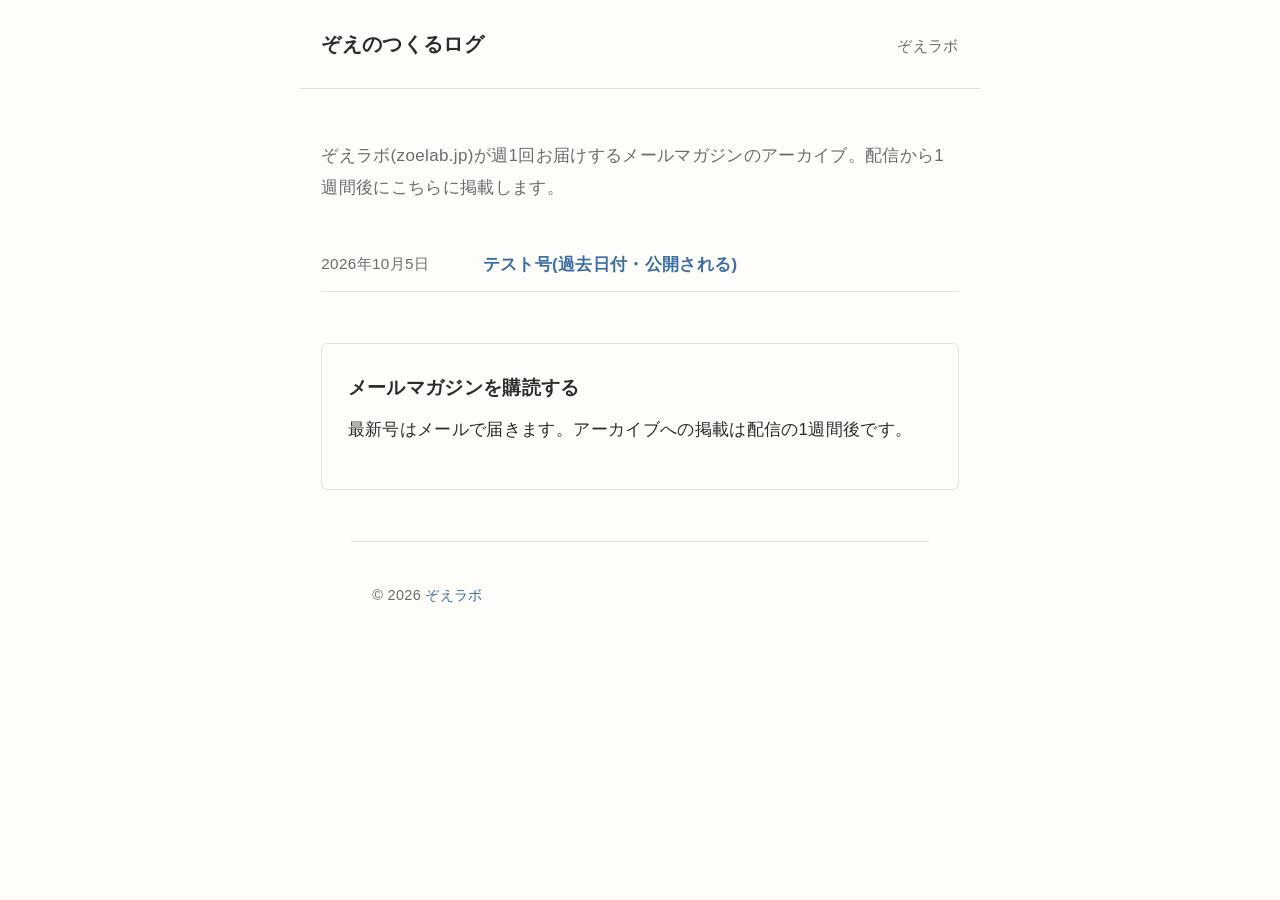
==== index.html @ a9b3b791 "deploy: push 994f52f250ec38b141d0f42de07a185b97714ee7 kz-sue/zoelab-letter@994f52f250ec38b141d0f42de" ====
<!doctype html><html lang=ja><head><meta charset=utf-8><meta name=viewport content="width=device-width,initial-scale=1"><title>ぞえのつくるログ</title><meta name=description content="ぞえラボ(zoelab.jp)が週1回お届けするメールマガジンのアーカイブ"><link rel=canonical href=https://letter.zoelab.jp/><link rel=stylesheet href=/css/style.css><link rel=alternate type=application/rss+xml title=ぞえのつくるログ href=https://letter.zoelab.jp/index.xml><meta name=generator content="Hugo 0.168.0"></head><body><header class=site-header><a class=site-title href=/>ぞえのつくるログ</a><nav class=site-nav><a href=https://zoelab.jp/>ぞえラボ</a></nav></header><main class=site-main><section class=intro><p>ぞえラボ(zoelab.jp)が週1回お届けするメールマガジンのアーカイブ。配信から1週間後にこちらに掲載します。</p></section><ul class=post-list><li class=post-list__item><time class=post-list__date datetime=2026-10-05>2026年10月5日</time>
<a class=post-list__title href=/posts/2026-10-05-test-past/>テスト号(過去日付・公開される)</a></li></ul><section class=subscribe><h2 class=subscribe__title>メールマガジンを購読する</h2><p>最新号はメールで届きます。アーカイブへの掲載は配信の1週間後です。</p></section></main><footer class=site-footer><p>&copy; 2026 <a href=https://zoelab.jp/>ぞえラボ</a></p></footer></body></html>
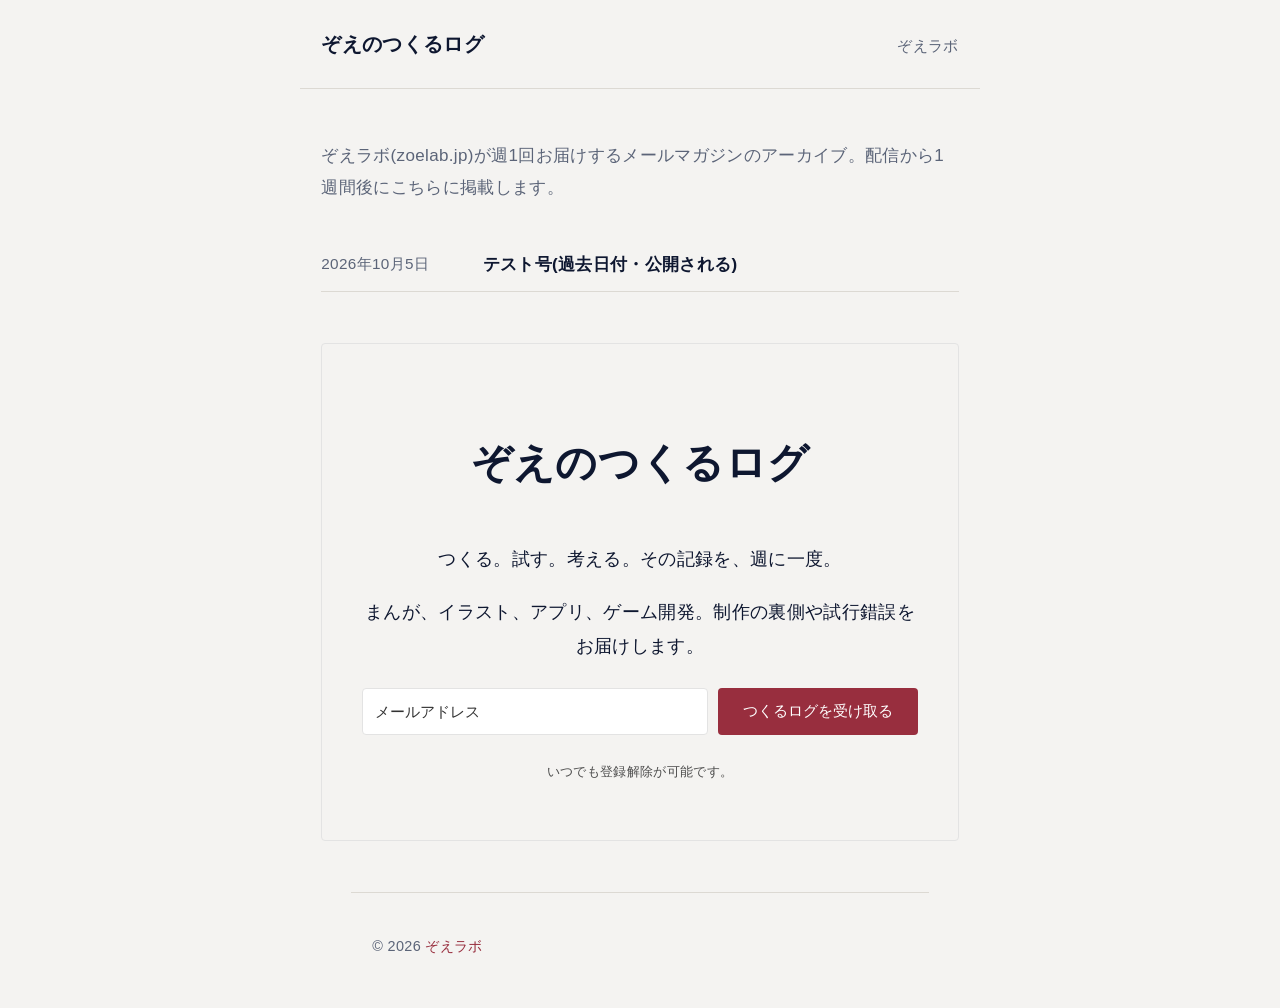
==== commit e119e293: "deploy: push c31c65dd21a1a579f4e2a824b4500133743e1aaf kz-sue/zoelab-letter@c31c65dd21a1a579f4e2a824b" ====
--- a/index.html
+++ b/index.html
@@ -1,2 +1,2 @@
 <!doctype html><html lang=ja><head><meta charset=utf-8><meta name=viewport content="width=device-width,initial-scale=1"><title>ぞえのつくるログ</title><meta name=description content="ぞえラボ(zoelab.jp)が週1回お届けするメールマガジンのアーカイブ"><link rel=canonical href=https://letter.zoelab.jp/><link rel=stylesheet href=/css/style.css><link rel=alternate type=application/rss+xml title=ぞえのつくるログ href=https://letter.zoelab.jp/index.xml><meta name=generator content="Hugo 0.168.0"></head><body><header class=site-header><a class=site-title href=/>ぞえのつくるログ</a><nav class=site-nav><a href=https://zoelab.jp/>ぞえラボ</a></nav></header><main class=site-main><section class=intro><p>ぞえラボ(zoelab.jp)が週1回お届けするメールマガジンのアーカイブ。配信から1週間後にこちらに掲載します。</p></section><ul class=post-list><li class=post-list__item><time class=post-list__date datetime=2026-10-05>2026年10月5日</time>
-<a class=post-list__title href=/posts/2026-10-05-test-past/>テスト号(過去日付・公開される)</a></li></ul><section class=subscribe><h2 class=subscribe__title>メールマガジンを購読する</h2><p>最新号はメールで届きます。アーカイブへの掲載は配信の1週間後です。</p></section></main><footer class=site-footer><p>&copy; 2026 <a href=https://zoelab.jp/>ぞえラボ</a></p></footer></body></html>+<a class=post-list__title href=/posts/2026-10-05-test-past/>テスト号(過去日付・公開される)</a></li></ul><section class=subscribe><script src=https://f.convertkit.com/ckjs/ck.5.js></script><form action=https://app.kit.com/forms/10065532/subscriptions style=background-color:#f4f3f1;border-radius:4px class="seva-form formkit-form" method=post data-sv-form=10065532 data-uid=e13d628d82 data-format=inline data-version=5 data-options='{"settings":{"after_subscribe":{"action":"message","success_message":"ご登録ありがとうございます。\n確認メールを送信しました。メール内のリンクをクリックすると登録完了です。","redirect_url":""},"analytics":{"google":null,"fathom":null,"facebook":null,"segment":null,"pinterest":null,"sparkloop":null,"googletagmanager":null},"modal":{"trigger":"timer","scroll_percentage":null,"timer":5,"devices":"all","show_once_every":15},"powered_by":{"show":false,"url":"https://kit.com/features/forms?utm_campaign=poweredby&amp;utm_content=form&amp;utm_medium=referral&amp;utm_source=dynamic"},"recaptcha":{"enabled":false},"return_visitor":{"action":"show","custom_content":""},"slide_in":{"display_in":"bottom_right","trigger":"timer","scroll_percentage":null,"timer":5,"devices":"all","show_once_every":15},"sticky_bar":{"display_in":"top","trigger":"timer","scroll_percentage":null,"timer":5,"devices":"all","show_once_every":15}},"version":"5"}' min-width="400 500 600 700 800"><div style=opacity:.2 class=formkit-background></div><div data-style=minimal><div class=formkit-header style=color:#0e1730;font-size:27px;font-weight:700 data-element=header><h2>ぞえのつくるログ</h2></div><div class=formkit-subheader style=color:#0e1730;font-size:18px data-element=subheader><p>つくる。試す。考える。その記録を、週に一度。</p><p>まんが、イラスト、アプリ、ゲーム開発。制作の裏側や試行錯誤をお届けします。</p></div><ul class="formkit-alert formkit-alert-error" data-element=errors data-group=alert></ul><div data-element=fields data-stacked=false class="seva-fields formkit-fields"><div class=formkit-field><input class=formkit-input name=email_address style=color:#000;border-color:#e3e3e3;border-radius:4px;font-weight:400 aria-label=メールアドレス placeholder=メールアドレス required type=email></div><button data-element=submit class="formkit-submit formkit-submit" style=color:#fff;background-color:#982e3e;border-radius:4px;font-weight:400><div class=formkit-spinner><div></div><div></div><div></div></div><span>つくるログを受け取る</span></button></div><div class=formkit-guarantee style=color:#4d4d4d;font-size:13px;font-weight:400 data-element=guarantee><p>いつでも登録解除が可能です。</p></div></div><style>.formkit-form[data-uid=e13d628d82] *{box-sizing:border-box}.formkit-form[data-uid=e13d628d82]{-webkit-font-smoothing:antialiased;-moz-osx-font-smoothing:grayscale}.formkit-form[data-uid=e13d628d82] legend{border:none;font-size:inherit;margin-bottom:10px;padding:0;position:relative;display:table}.formkit-form[data-uid=e13d628d82] fieldset{border:0;padding:.01em 0 0;margin:0;min-width:0}.formkit-form[data-uid=e13d628d82] body:not(:-moz-handler-blocked) fieldset{display:table-cell}.formkit-form[data-uid=e13d628d82] h1,.formkit-form[data-uid=e13d628d82] h2,.formkit-form[data-uid=e13d628d82] h3,.formkit-form[data-uid=e13d628d82] h4,.formkit-form[data-uid=e13d628d82] h5,.formkit-form[data-uid=e13d628d82] h6{color:inherit;font-size:inherit;font-weight:inherit}.formkit-form[data-uid=e13d628d82] h2{font-size:1.5em;margin:1em 0}.formkit-form[data-uid=e13d628d82] h3{font-size:1.17em;margin:1em 0}.formkit-form[data-uid=e13d628d82] p{color:inherit;font-size:inherit;font-weight:inherit}.formkit-form[data-uid=e13d628d82] ol:not([template-default]),.formkit-form[data-uid=e13d628d82] ul:not([template-default]),.formkit-form[data-uid=e13d628d82] blockquote:not([template-default]){text-align:left}.formkit-form[data-uid=e13d628d82] p:not([template-default]),.formkit-form[data-uid=e13d628d82] hr:not([template-default]),.formkit-form[data-uid=e13d628d82] blockquote:not([template-default]),.formkit-form[data-uid=e13d628d82] ol:not([template-default]),.formkit-form[data-uid=e13d628d82] ul:not([template-default]){color:inherit;font-style:initial}.formkit-form[data-uid=e13d628d82] .ordered-list,.formkit-form[data-uid=e13d628d82] .unordered-list{list-style-position:outside!important;padding-left:1em}.formkit-form[data-uid=e13d628d82] .list-item{padding-left:0}.formkit-form[data-uid=e13d628d82][data-format=modal]{display:none}.formkit-form[data-uid=e13d628d82][data-format="slide in"]{display:none}.formkit-form[data-uid=e13d628d82][data-format="sticky bar"]{display:none}.formkit-sticky-bar .formkit-form[data-uid=e13d628d82][data-format="sticky bar"]{display:block}.formkit-form[data-uid=e13d628d82] .formkit-input,.formkit-form[data-uid=e13d628d82] .formkit-select,.formkit-form[data-uid=e13d628d82] .formkit-checkboxes{width:100%}.formkit-form[data-uid=e13d628d82] .formkit-button,.formkit-form[data-uid=e13d628d82] .formkit-submit{border:0;border-radius:5px;color:#fff;cursor:pointer;display:inline-block;text-align:center;font-size:15px;font-weight:500;cursor:pointer;margin-bottom:15px;overflow:hidden;padding:0;position:relative;vertical-align:middle}.formkit-form[data-uid=e13d628d82] .formkit-button:hover,.formkit-form[data-uid=e13d628d82] .formkit-submit:hover,.formkit-form[data-uid=e13d628d82] .formkit-button:focus,.formkit-form[data-uid=e13d628d82] .formkit-submit:focus{outline:none}.formkit-form[data-uid=e13d628d82] .formkit-button:hover>span,.formkit-form[data-uid=e13d628d82] .formkit-submit:hover>span,.formkit-form[data-uid=e13d628d82] .formkit-button:focus>span,.formkit-form[data-uid=e13d628d82] .formkit-submit:focus>span{background-color:rgba(0,0,0,.1)}.formkit-form[data-uid=e13d628d82] .formkit-button>span,.formkit-form[data-uid=e13d628d82] .formkit-submit>span{display:block;-webkit-transition:all 300ms ease-in-out;transition:all 300ms ease-in-out;padding:12px 24px}.formkit-form[data-uid=e13d628d82] .formkit-input{background:#fff;font-size:15px;padding:12px;border:1px solid #e3e3e3;-webkit-flex:1 0 auto;-ms-flex:1 0 auto;flex:1 0 auto;line-height:1.4;margin:0;-webkit-transition:border-color ease-out 300ms;transition:border-color ease-out 300ms}.formkit-form[data-uid=e13d628d82] .formkit-input:focus{outline:none;border-color:#1677be;-webkit-transition:border-color ease 300ms;transition:border-color ease 300ms}.formkit-form[data-uid=e13d628d82] .formkit-input::-webkit-input-placeholder{color:inherit;opacity:.8}.formkit-form[data-uid=e13d628d82] .formkit-input::-moz-placeholder{color:inherit;opacity:.8}.formkit-form[data-uid=e13d628d82] .formkit-input:-ms-input-placeholder{color:inherit;opacity:.8}.formkit-form[data-uid=e13d628d82] .formkit-input::placeholder{color:inherit;opacity:.8}.formkit-form[data-uid=e13d628d82] [data-group=dropdown]{position:relative;display:inline-block;width:100%}.formkit-form[data-uid=e13d628d82] [data-group=dropdown]::before{content:"";top:calc(50% - 2.5px);right:10px;position:absolute;pointer-events:none;border-color:#4f4f4f transparent transparent transparent;border-style:solid;border-width:6px 6px 0;height:0;width:0;z-index:999}.formkit-form[data-uid=e13d628d82] [data-group=dropdown] select{height:auto;width:100%;cursor:pointer;color:#333;line-height:1.4;margin-bottom:0;padding:0 6px;-webkit-appearance:none;-moz-appearance:none;appearance:none;font-size:15px;padding:12px;padding-right:25px;border:1px solid #e3e3e3;background:#fff}.formkit-form[data-uid=e13d628d82] [data-group=dropdown] select:focus{outline:none}.formkit-form[data-uid=e13d628d82] [data-group=checkboxes]{text-align:left;margin:0}.formkit-form[data-uid=e13d628d82] [data-group=checkboxes] [data-group=checkbox]{margin-bottom:10px}.formkit-form[data-uid=e13d628d82] [data-group=checkboxes] [data-group=checkbox] *{cursor:pointer}.formkit-form[data-uid=e13d628d82] [data-group=checkboxes] [data-group=checkbox]:last-of-type{margin-bottom:0}.formkit-form[data-uid=e13d628d82] [data-group=checkboxes] [data-group=checkbox] input[type=checkbox]{display:none}.formkit-form[data-uid=e13d628d82] [data-group=checkboxes] [data-group=checkbox] input[type=checkbox]+label::after{content:none}.formkit-form[data-uid=e13d628d82] [data-group=checkboxes] [data-group=checkbox] input[type=checkbox]:checked+label::after{border-color:#fff;content:""}.formkit-form[data-uid=e13d628d82] [data-group=checkboxes] [data-group=checkbox] input[type=checkbox]:checked+label::before{background:#10bf7a;border-color:#10bf7a}.formkit-form[data-uid=e13d628d82] [data-group=checkboxes] [data-group=checkbox] label{position:relative;display:inline-block;padding-left:28px}.formkit-form[data-uid=e13d628d82] [data-group=checkboxes] [data-group=checkbox] label::before,.formkit-form[data-uid=e13d628d82] [data-group=checkboxes] [data-group=checkbox] label::after{position:absolute;content:"";display:inline-block}.formkit-form[data-uid=e13d628d82] [data-group=checkboxes] [data-group=checkbox] label::before{height:16px;width:16px;border:1px solid #e3e3e3;background:#fff;left:0;top:3px}.formkit-form[data-uid=e13d628d82] [data-group=checkboxes] [data-group=checkbox] label::after{height:4px;width:8px;border-left:2px solid #4d4d4d;border-bottom:2px solid #4d4d4d;-webkit-transform:rotate(-45deg);-ms-transform:rotate(-45deg);transform:rotate(-45deg);left:4px;top:8px}.formkit-form[data-uid=e13d628d82] .formkit-alert{background:#f9fafb;border:1px solid #e3e3e3;border-radius:5px;-webkit-flex:1 0 auto;-ms-flex:1 0 auto;flex:1 0 auto;list-style:none;margin:25px auto;padding:12px;text-align:center;width:100%}.formkit-form[data-uid=e13d628d82] .formkit-alert:empty{display:none}.formkit-form[data-uid=e13d628d82] .formkit-alert-success{background:#d3fbeb;border-color:#10bf7a;color:#0c905c}.formkit-form[data-uid=e13d628d82] .formkit-alert-error{background:#fde8e2;border-color:#f2643b;color:#ea4110}.formkit-form[data-uid=e13d628d82] .formkit-spinner{display:-webkit-box;display:-webkit-flex;display:-ms-flexbox;display:flex;height:0;width:0;margin:0 auto;position:absolute;top:0;left:0;right:0;width:0;overflow:hidden;text-align:center;-webkit-transition:all 300ms ease-in-out;transition:all 300ms ease-in-out}.formkit-form[data-uid=e13d628d82] .formkit-spinner>div{margin:auto;width:12px;height:12px;background-color:#fff;opacity:.3;border-radius:100%;display:inline-block;-webkit-animation:formkit-bouncedelay-formkit-form-data-uid-e13d628d82- 1.4s infinite ease-in-out both;animation:formkit-bouncedelay-formkit-form-data-uid-e13d628d82- 1.4s infinite ease-in-out both}.formkit-form[data-uid=e13d628d82] .formkit-spinner>div:nth-child(1){-webkit-animation-delay:-.32s;animation-delay:-.32s}.formkit-form[data-uid=e13d628d82] .formkit-spinner>div:nth-child(2){-webkit-animation-delay:-.16s;animation-delay:-.16s}.formkit-form[data-uid=e13d628d82] .formkit-submit[data-active] .formkit-spinner{opacity:1;height:100%;width:50px}.formkit-form[data-uid=e13d628d82] .formkit-submit[data-active] .formkit-spinner~span{opacity:0}.formkit-form[data-uid=e13d628d82] .formkit-powered-by[data-active=false]{opacity:.35}.formkit-form[data-uid=e13d628d82] .formkit-powered-by-convertkit-container{display:-webkit-box;display:-webkit-flex;display:-ms-flexbox;display:flex;width:100%;margin:10px 0;position:relative}.formkit-form[data-uid=e13d628d82] .formkit-powered-by-convertkit-container[data-active=false]{opacity:.35}.formkit-form[data-uid=e13d628d82] .formkit-powered-by-convertkit{-webkit-align-items:center;-webkit-box-align:center;-ms-flex-align:center;align-items:center;background-color:#fff;border-radius:9px;color:#3d3d3d;cursor:pointer;display:block;height:36px;margin:0 auto;opacity:.95;padding:0;-webkit-text-decoration:none;text-decoration:none;text-indent:100%;-webkit-transition:ease-in-out all 200ms;transition:ease-in-out all 200ms;white-space:nowrap;overflow:hidden;-webkit-user-select:none;-moz-user-select:none;-ms-user-select:none;user-select:none;width:157px;background-repeat:no-repeat;background-position:50%;background-image:url("data:image/svg+xml;charset=utf8,%3Csvg width='133' height='36' viewBox='0 0 133 36' fill='none' xmlns='http://www.w3.org/2000/svg'%3E%3Cpath d='M0.861 25.5C0.735 25.5 0.651 25.416 0.651 25.29V10.548C0.651 10.422 0.735 10.338 0.861 10.338H6.279C9.072 10.338 10.668 11.451 10.668 13.824C10.668 15.819 9.219 16.932 8.001 17.226C7.707 17.268 7.707 17.625 8.022 17.688C9.912 18.108 11.088 19.116 11.088 21.321C11.088 23.715 9.429 25.5 6.426 25.5H0.861ZM5.397 23.085C6.825 23.085 7.518 22.224 7.518 21.006C7.518 19.683 6.825 18.948 5.397 18.948H4.2V23.085H5.397ZM5.313 16.617C6.51 16.617 7.245 15.945 7.245 14.601C7.245 13.383 6.51 12.753 5.25 12.753H4.2V16.617H5.313ZM17.9758 23.883C17.9758 23.568 17.6608 23.505 17.5348 23.799C17.0308 24.954 16.1698 25.731 14.5528 25.731C12.8728 25.731 12.0958 24.471 12.0958 22.707V14.937C12.0958 14.811 12.1798 14.727 12.3058 14.727H15.2248C15.3508 14.727 15.4348 14.811 15.4348 14.937V21.657C15.4348 22.581 15.7708 23.022 16.4638 23.022C17.1778 23.022 17.6188 22.581 17.6188 21.657V14.937C17.6188 14.811 17.7028 14.727 17.8288 14.727H20.7478C20.8738 14.727 20.9578 14.811 20.9578 14.937V25.29C20.9578 25.416 20.8738 25.5 20.7478 25.5H18.1858C18.0598 25.5 17.9758 25.416 17.9758 25.29V23.883ZM25.6141 25.29C25.6141 25.416 25.5301 25.5 25.4041 25.5H22.4851C22.3591 25.5 22.2751 25.416 22.2751 25.29V14.937C22.2751 14.811 22.3591 14.727 22.4851 14.727H25.4041C25.5301 14.727 25.6141 14.811 25.6141 14.937V25.29ZM23.9131 13.74C22.8001 13.74 22.0441 12.942 22.0441 11.934C22.0441 10.926 22.8001 10.107 23.9131 10.107C25.0051 10.107 25.7611 10.926 25.7611 11.934C25.7611 12.942 25.0051 13.74 23.9131 13.74ZM26.7883 10.548C26.7883 10.422 26.8723 10.338 26.9983 10.338H29.9173C30.0433 10.338 30.1273 10.422 30.1273 10.548V22.056C30.1273 22.749 30.2533 23.085 30.8203 23.085C31.0093 23.085 31.1983 23.043 31.3663 23.001C31.5133 22.959 31.6183 22.959 31.6183 23.127V25.059C31.6183 25.164 31.5763 25.269 31.4923 25.311C30.9673 25.521 30.2953 25.71 29.5813 25.71C27.7123 25.71 26.7883 24.639 26.7883 22.476V10.548ZM32.4237 14.727C32.8227 14.727 32.9277 14.538 32.9697 14.055L33.1167 12.039C33.1167 11.913 33.2217 11.829 33.3477 11.829H35.8887C36.0147 11.829 36.0987 11.913 36.0987 12.039V14.517C36.0987 14.643 36.1827 14.727 36.3087 14.727H38.2827C38.4087 14.727 38.4927 14.811 38.4927 14.937V16.659C38.4927 16.785 38.4087 16.869 38.2827 16.869H36.0777V22.056C36.0777 22.875 36.5397 23.085 37.0647 23.085C37.4847 23.085 37.9467 22.938 38.3247 22.707C38.4717 22.623 38.5767 22.665 38.5767 22.833V24.828C38.5767 24.933 38.5347 25.017 38.4507 25.08C37.8417 25.458 36.9807 25.71 36.0357 25.71C34.2927 25.71 32.7387 24.912 32.7387 22.476V16.869H31.8567C31.7307 16.869 31.6467 16.785 31.6467 16.659V14.937C31.6467 14.811 31.7307 14.727 31.8567 14.727H32.4237ZM51.3808 14.727C51.5068 14.727 51.5908 14.79 51.6118 14.916L52.3888 19.851L52.5778 21.174C52.6198 21.468 52.9558 21.468 52.9768 21.174C53.0398 20.712 53.0818 20.271 53.1658 19.83L53.8798 14.916C53.9008 14.79 53.9848 14.727 54.1108 14.727H56.6728C56.8198 14.727 56.8828 14.811 56.8618 14.958L54.6778 25.311C54.6568 25.437 54.5728 25.5 54.4468 25.5H51.3178C51.1918 25.5 51.1078 25.437 51.0868 25.311L50.1208 20.082L49.8898 18.633C49.8688 18.444 49.6588 18.444 49.6378 18.633L49.4068 20.103L48.5458 25.311C48.5248 25.437 48.4408 25.5 48.3148 25.5H45.2068C45.0808 25.5 44.9968 25.437 44.9758 25.311L42.8128 14.958C42.7918 14.811 42.8548 14.727 43.0018 14.727H45.9628C46.0888 14.727 46.1728 14.79 46.1938 14.916L46.9288 19.83C47.0128 20.271 47.0758 20.754 47.1388 21.195C47.2018 21.51 47.4748 21.531 47.5378 21.195L47.7478 19.872L48.6088 14.916C48.6298 14.79 48.7138 14.727 48.8398 14.727H51.3808ZM61.1582 25.29C61.1582 25.416 61.0742 25.5 60.9482 25.5H58.0292C57.9032 25.5 57.8192 25.416 57.8192 25.29V14.937C57.8192 14.811 57.9032 14.727 58.0292 14.727H60.9482C61.0742 14.727 61.1582 14.811 61.1582 14.937V25.29ZM59.4572 13.74C58.3442 13.74 57.5882 12.942 57.5882 11.934C57.5882 10.926 58.3442 10.107 59.4572 10.107C60.5492 10.107 61.3052 10.926 61.3052 11.934C61.3052 12.942 60.5492 13.74 59.4572 13.74ZM62.8154 14.727C63.2144 14.727 63.3194 14.538 63.3614 14.055L63.5084 12.039C63.5084 11.913 63.6134 11.829 63.7394 11.829H66.2804C66.4064 11.829 66.4904 11.913 66.4904 12.039V14.517C66.4904 14.643 66.5744 14.727 66.7004 14.727H68.6744C68.8004 14.727 68.8844 14.811 68.8844 14.937V16.659C68.8844 16.785 68.8004 16.869 68.6744 16.869H66.4694V22.056C66.4694 22.875 66.9314 23.085 67.4564 23.085C67.8764 23.085 68.3384 22.938 68.7164 22.707C68.8634 22.623 68.9684 22.665 68.9684 22.833V24.828C68.9684 24.933 68.9264 25.017 68.8424 25.08C68.2334 25.458 67.3724 25.71 66.4274 25.71C64.6844 25.71 63.1304 24.912 63.1304 22.476V16.869H62.2484C62.1224 16.869 62.0384 16.785 62.0384 16.659V14.937C62.0384 14.811 62.1224 14.727 62.2484 14.727H62.8154ZM73.4298 16.323C73.4298 16.638 73.7868 16.68 73.9128 16.407C74.3748 15.315 75.1308 14.496 76.6008 14.496C78.2178 14.496 78.9528 15.609 78.9528 17.373V25.29C78.9528 25.416 78.8688 25.5 78.7428 25.5H75.8238C75.6978 25.5 75.6138 25.416 75.6138 25.29V18.633C75.6138 17.709 75.2778 17.268 74.5848 17.268C73.8708 17.268 73.4298 17.709 73.4298 18.633V25.29C73.4298 25.416 73.3458 25.5 73.2198 25.5H70.3008C70.1748 25.5 70.0908 25.416 70.0908 25.29V10.548C70.0908 10.422 70.1748 10.338 70.3008 10.338H73.2198C73.3458 10.338 73.4298 10.422 73.4298 10.548V16.323Z' fill='%231E1E1E'/%3E%3Cpath d='M100.132 16.3203C105.58 17.3761 107.272 22.4211 107.318 27.4961C107.318 27.6101 107.226 27.7041 107.112 27.7041H100.252C100.138 27.7041 100.046 27.6121 100.046 27.5001C100.026 23.5629 99.3877 20.0896 95.4865 19.9396C95.3705 19.9356 95.2725 20.0276 95.2725 20.1456V27.5001C95.2725 27.6141 95.1806 27.7061 95.0666 27.7061H88.206C88.092 27.7061 88 27.6141 88 27.5001V8.75585C88 8.64187 88.092 8.54989 88.206 8.54989H95.0686C95.1826 8.54989 95.2745 8.64187 95.2745 8.75585V15.7764C95.2745 15.8804 95.3585 15.9644 95.4625 15.9644C95.5445 15.9644 95.6185 15.9104 95.6425 15.8324C97.4081 10.0416 100.709 8.58588 106.07 8.55189C106.184 8.55189 106.276 8.64387 106.276 8.75785V15.7604C106.276 15.8744 106.184 15.9664 106.07 15.9664H100.166C100.066 15.9664 99.9856 16.0464 99.9856 16.1464C99.9856 16.2304 100.048 16.3043 100.132 16.3203ZM118.918 20.7095V16.1704C118.918 16.0564 119.01 15.9644 119.124 15.9644H124.173C124.273 15.9644 124.353 15.8844 124.353 15.7844C124.353 15.6985 124.291 15.6245 124.207 15.6085C120.256 14.8246 118.432 12.5511 118.37 8.75585C118.368 8.64387 118.458 8.54989 118.572 8.54989H125.986C126.1 8.54989 126.192 8.64187 126.192 8.75585V11.9532C126.192 12.0672 126.284 12.1592 126.398 12.1592H130.649C130.763 12.1592 130.855 12.2511 130.855 12.3651V15.7624C130.855 15.8764 130.763 15.9684 130.649 15.9684H126.398C126.284 15.9684 126.192 16.0604 126.192 16.1744V19.8356C126.192 21.1294 126.986 21.5553 128.04 21.5553C129.692 21.5553 131.323 20.8114 131.977 20.4735C132.113 20.4035 132.277 20.5015 132.277 20.6555V26.3543C132.277 26.5063 132.193 26.6463 132.059 26.7183C131.413 27.0582 129.418 28 127.136 28C122.435 27.996 118.918 26.0824 118.918 20.7095ZM109.266 27.4981V16.1704C109.266 16.0564 109.358 15.9644 109.472 15.9644H116.334C116.448 15.9644 116.54 16.0564 116.54 16.1704V27.4981C116.54 27.6121 116.448 27.7041 116.334 27.7041H109.472C109.358 27.7021 109.266 27.6101 109.266 27.4981ZM108.876 11.4913C108.876 13.4189 110.238 14.9826 112.853 14.9826C115.469 14.9826 116.83 13.4189 116.83 11.4913C116.83 9.56369 115.471 8 112.853 8C110.238 8 108.876 9.56369 108.876 11.4913Z' fill='%231E1E1E'/%3E%3C/svg%3E")}.formkit-form[data-uid=e13d628d82] .formkit-powered-by-convertkit:hover,.formkit-form[data-uid=e13d628d82] .formkit-powered-by-convertkit:focus{background-color:#fff;-webkit-transform:scale(1.025)perspective(1px);-ms-transform:scale(1.025)perspective(1px);transform:scale(1.025)perspective(1px);opacity:1}.formkit-form[data-uid=e13d628d82] .formkit-powered-by-convertkit[data-variant=dark],.formkit-form[data-uid=e13d628d82] .formkit-powered-by-convertkit[data-variant=light]{background-color:transparent;border-color:transparent;width:133px}.formkit-form[data-uid=e13d628d82] .formkit-powered-by-convertkit[data-variant=light]{color:#fff;background-image:url("data:image/svg+xml;charset=utf8,%3Csvg width='133' height='36' viewBox='0 0 133 36' fill='none' xmlns='http://www.w3.org/2000/svg'%3E%3Cpath d='M0.861 25.5C0.735 25.5 0.651 25.416 0.651 25.29V10.548C0.651 10.422 0.735 10.338 0.861 10.338H6.279C9.072 10.338 10.668 11.451 10.668 13.824C10.668 15.819 9.219 16.932 8.001 17.226C7.707 17.268 7.707 17.625 8.022 17.688C9.912 18.108 11.088 19.116 11.088 21.321C11.088 23.715 9.429 25.5 6.426 25.5H0.861ZM5.397 23.085C6.825 23.085 7.518 22.224 7.518 21.006C7.518 19.683 6.825 18.948 5.397 18.948H4.2V23.085H5.397ZM5.313 16.617C6.51 16.617 7.245 15.945 7.245 14.601C7.245 13.383 6.51 12.753 5.25 12.753H4.2V16.617H5.313ZM17.9758 23.883C17.9758 23.568 17.6608 23.505 17.5348 23.799C17.0308 24.954 16.1698 25.731 14.5528 25.731C12.8728 25.731 12.0958 24.471 12.0958 22.707V14.937C12.0958 14.811 12.1798 14.727 12.3058 14.727H15.2248C15.3508 14.727 15.4348 14.811 15.4348 14.937V21.657C15.4348 22.581 15.7708 23.022 16.4638 23.022C17.1778 23.022 17.6188 22.581 17.6188 21.657V14.937C17.6188 14.811 17.7028 14.727 17.8288 14.727H20.7478C20.8738 14.727 20.9578 14.811 20.9578 14.937V25.29C20.9578 25.416 20.8738 25.5 20.7478 25.5H18.1858C18.0598 25.5 17.9758 25.416 17.9758 25.29V23.883ZM25.6141 25.29C25.6141 25.416 25.5301 25.5 25.4041 25.5H22.4851C22.3591 25.5 22.2751 25.416 22.2751 25.29V14.937C22.2751 14.811 22.3591 14.727 22.4851 14.727H25.4041C25.5301 14.727 25.6141 14.811 25.6141 14.937V25.29ZM23.9131 13.74C22.8001 13.74 22.0441 12.942 22.0441 11.934C22.0441 10.926 22.8001 10.107 23.9131 10.107C25.0051 10.107 25.7611 10.926 25.7611 11.934C25.7611 12.942 25.0051 13.74 23.9131 13.74ZM26.7883 10.548C26.7883 10.422 26.8723 10.338 26.9983 10.338H29.9173C30.0433 10.338 30.1273 10.422 30.1273 10.548V22.056C30.1273 22.749 30.2533 23.085 30.8203 23.085C31.0093 23.085 31.1983 23.043 31.3663 23.001C31.5133 22.959 31.6183 22.959 31.6183 23.127V25.059C31.6183 25.164 31.5763 25.269 31.4923 25.311C30.9673 25.521 30.2953 25.71 29.5813 25.71C27.7123 25.71 26.7883 24.639 26.7883 22.476V10.548ZM32.4237 14.727C32.8227 14.727 32.9277 14.538 32.9697 14.055L33.1167 12.039C33.1167 11.913 33.2217 11.829 33.3477 11.829H35.8887C36.0147 11.829 36.0987 11.913 36.0987 12.039V14.517C36.0987 14.643 36.1827 14.727 36.3087 14.727H38.2827C38.4087 14.727 38.4927 14.811 38.4927 14.937V16.659C38.4927 16.785 38.4087 16.869 38.2827 16.869H36.0777V22.056C36.0777 22.875 36.5397 23.085 37.0647 23.085C37.4847 23.085 37.9467 22.938 38.3247 22.707C38.4717 22.623 38.5767 22.665 38.5767 22.833V24.828C38.5767 24.933 38.5347 25.017 38.4507 25.08C37.8417 25.458 36.9807 25.71 36.0357 25.71C34.2927 25.71 32.7387 24.912 32.7387 22.476V16.869H31.8567C31.7307 16.869 31.6467 16.785 31.6467 16.659V14.937C31.6467 14.811 31.7307 14.727 31.8567 14.727H32.4237ZM51.3808 14.727C51.5068 14.727 51.5908 14.79 51.6118 14.916L52.3888 19.851L52.5778 21.174C52.6198 21.468 52.9558 21.468 52.9768 21.174C53.0398 20.712 53.0818 20.271 53.1658 19.83L53.8798 14.916C53.9008 14.79 53.9848 14.727 54.1108 14.727H56.6728C56.8198 14.727 56.8828 14.811 56.8618 14.958L54.6778 25.311C54.6568 25.437 54.5728 25.5 54.4468 25.5H51.3178C51.1918 25.5 51.1078 25.437 51.0868 25.311L50.1208 20.082L49.8898 18.633C49.8688 18.444 49.6588 18.444 49.6378 18.633L49.4068 20.103L48.5458 25.311C48.5248 25.437 48.4408 25.5 48.3148 25.5H45.2068C45.0808 25.5 44.9968 25.437 44.9758 25.311L42.8128 14.958C42.7918 14.811 42.8548 14.727 43.0018 14.727H45.9628C46.0888 14.727 46.1728 14.79 46.1938 14.916L46.9288 19.83C47.0128 20.271 47.0758 20.754 47.1388 21.195C47.2018 21.51 47.4748 21.531 47.5378 21.195L47.7478 19.872L48.6088 14.916C48.6298 14.79 48.7138 14.727 48.8398 14.727H51.3808ZM61.1582 25.29C61.1582 25.416 61.0742 25.5 60.9482 25.5H58.0292C57.9032 25.5 57.8192 25.416 57.8192 25.29V14.937C57.8192 14.811 57.9032 14.727 58.0292 14.727H60.9482C61.0742 14.727 61.1582 14.811 61.1582 14.937V25.29ZM59.4572 13.74C58.3442 13.74 57.5882 12.942 57.5882 11.934C57.5882 10.926 58.3442 10.107 59.4572 10.107C60.5492 10.107 61.3052 10.926 61.3052 11.934C61.3052 12.942 60.5492 13.74 59.4572 13.74ZM62.8154 14.727C63.2144 14.727 63.3194 14.538 63.3614 14.055L63.5084 12.039C63.5084 11.913 63.6134 11.829 63.7394 11.829H66.2804C66.4064 11.829 66.4904 11.913 66.4904 12.039V14.517C66.4904 14.643 66.5744 14.727 66.7004 14.727H68.6744C68.8004 14.727 68.8844 14.811 68.8844 14.937V16.659C68.8844 16.785 68.8004 16.869 68.6744 16.869H66.4694V22.056C66.4694 22.875 66.9314 23.085 67.4564 23.085C67.8764 23.085 68.3384 22.938 68.7164 22.707C68.8634 22.623 68.9684 22.665 68.9684 22.833V24.828C68.9684 24.933 68.9264 25.017 68.8424 25.08C68.2334 25.458 67.3724 25.71 66.4274 25.71C64.6844 25.71 63.1304 24.912 63.1304 22.476V16.869H62.2484C62.1224 16.869 62.0384 16.785 62.0384 16.659V14.937C62.0384 14.811 62.1224 14.727 62.2484 14.727H62.8154ZM73.4298 16.323C73.4298 16.638 73.7868 16.68 73.9128 16.407C74.3748 15.315 75.1308 14.496 76.6008 14.496C78.2178 14.496 78.9528 15.609 78.9528 17.373V25.29C78.9528 25.416 78.8688 25.5 78.7428 25.5H75.8238C75.6978 25.5 75.6138 25.416 75.6138 25.29V18.633C75.6138 17.709 75.2778 17.268 74.5848 17.268C73.8708 17.268 73.4298 17.709 73.4298 18.633V25.29C73.4298 25.416 73.3458 25.5 73.2198 25.5H70.3008C70.1748 25.5 70.0908 25.416 70.0908 25.29V10.548C70.0908 10.422 70.1748 10.338 70.3008 10.338H73.2198C73.3458 10.338 73.4298 10.422 73.4298 10.548V16.323Z' fill='white'/%3E%3Cpath d='M100.132 16.3203C105.58 17.3761 107.272 22.4211 107.318 27.4961C107.318 27.6101 107.226 27.7041 107.112 27.7041H100.252C100.138 27.7041 100.046 27.6121 100.046 27.5001C100.026 23.5629 99.3877 20.0896 95.4865 19.9396C95.3705 19.9356 95.2725 20.0276 95.2725 20.1456V27.5001C95.2725 27.6141 95.1806 27.7061 95.0666 27.7061H88.206C88.092 27.7061 88 27.6141 88 27.5001V8.75585C88 8.64187 88.092 8.54989 88.206 8.54989H95.0686C95.1826 8.54989 95.2745 8.64187 95.2745 8.75585V15.7764C95.2745 15.8804 95.3585 15.9644 95.4625 15.9644C95.5445 15.9644 95.6185 15.9104 95.6425 15.8324C97.4081 10.0416 100.709 8.58588 106.07 8.55189C106.184 8.55189 106.276 8.64387 106.276 8.75785V15.7604C106.276 15.8744 106.184 15.9664 106.07 15.9664H100.166C100.066 15.9664 99.9856 16.0464 99.9856 16.1464C99.9856 16.2304 100.048 16.3043 100.132 16.3203ZM118.918 20.7095V16.1704C118.918 16.0564 119.01 15.9644 119.124 15.9644H124.173C124.273 15.9644 124.353 15.8844 124.353 15.7844C124.353 15.6985 124.291 15.6245 124.207 15.6085C120.256 14.8246 118.432 12.5511 118.37 8.75585C118.368 8.64387 118.458 8.54989 118.572 8.54989H125.986C126.1 8.54989 126.192 8.64187 126.192 8.75585V11.9532C126.192 12.0672 126.284 12.1592 126.398 12.1592H130.649C130.763 12.1592 130.855 12.2511 130.855 12.3651V15.7624C130.855 15.8764 130.763 15.9684 130.649 15.9684H126.398C126.284 15.9684 126.192 16.0604 126.192 16.1744V19.8356C126.192 21.1294 126.986 21.5553 128.04 21.5553C129.692 21.5553 131.323 20.8114 131.977 20.4735C132.113 20.4035 132.277 20.5015 132.277 20.6555V26.3543C132.277 26.5063 132.193 26.6463 132.059 26.7183C131.413 27.0582 129.418 28 127.136 28C122.435 27.996 118.918 26.0824 118.918 20.7095ZM109.266 27.4981V16.1704C109.266 16.0564 109.358 15.9644 109.472 15.9644H116.334C116.448 15.9644 116.54 16.0564 116.54 16.1704V27.4981C116.54 27.6121 116.448 27.7041 116.334 27.7041H109.472C109.358 27.7021 109.266 27.6101 109.266 27.4981ZM108.876 11.4913C108.876 13.4189 110.238 14.9826 112.853 14.9826C115.469 14.9826 116.83 13.4189 116.83 11.4913C116.83 9.56369 115.471 8 112.853 8C110.238 8 108.876 9.56369 108.876 11.4913Z' fill='white'/%3E%3C/svg%3E")}@-webkit-keyframes formkit-bouncedelay-formkit-form-data-uid-e13d628d82-{0%,80%,100%{-webkit-transform:scale(0);-ms-transform:scale(0);transform:scale(0)}40%{-webkit-transform:scale(1);-ms-transform:scale(1);transform:scale(1)}}@keyframes formkit-bouncedelay-formkit-form-data-uid-e13d628d82-{0%,80%,100%{-webkit-transform:scale(0);-ms-transform:scale(0);transform:scale(0)}40%{-webkit-transform:scale(1);-ms-transform:scale(1);transform:scale(1)}}.formkit-form[data-uid=e13d628d82] blockquote{padding:10px 20px;margin:0 0 20px;border-left:5px solid #e1e1e1}.formkit-form[data-uid=e13d628d82] .seva-custom-content{padding:15px;font-size:16px;color:#fff;mix-blend-mode:difference}.formkit-form[data-uid=e13d628d82] .formkit-modal.guard{max-width:420px;width:100%}.formkit-form[data-uid=e13d628d82]{border:1px solid #e3e3e3;max-width:700px;position:relative;overflow:hidden}.formkit-form[data-uid=e13d628d82] .formkit-background{width:100%;height:100%;position:absolute;top:0;left:0;background-size:cover;background-position:50%;opacity:.3}.formkit-form[data-uid=e13d628d82] [data-style=minimal]{padding:20px;width:100%;position:relative}.formkit-form[data-uid=e13d628d82] .formkit-header{margin:0 0 27px;text-align:center}.formkit-form[data-uid=e13d628d82] .formkit-subheader{margin:18px 0;text-align:center}.formkit-form[data-uid=e13d628d82] .formkit-guarantee{font-size:13px;margin:10px 0 15px;text-align:center}.formkit-form[data-uid=e13d628d82] .formkit-guarantee>p{margin:0}.formkit-form[data-uid=e13d628d82] .formkit-powered-by-convertkit-container{margin-bottom:0}.formkit-form[data-uid=e13d628d82] .formkit-fields{display:-webkit-box;display:-webkit-flex;display:-ms-flexbox;display:flex;-webkit-flex-wrap:wrap;-ms-flex-wrap:wrap;flex-wrap:wrap;margin:25px auto 0}.formkit-form[data-uid=e13d628d82] .formkit-field{min-width:220px}.formkit-form[data-uid=e13d628d82] .formkit-field,.formkit-form[data-uid=e13d628d82] .formkit-submit{margin:0 0 15px;-webkit-flex:1 0 100%;-ms-flex:1 0 100%;flex:1 0 100%}.formkit-form[data-uid=e13d628d82][min-width~="600"] [data-style=minimal]{padding:40px}.formkit-form[data-uid=e13d628d82][min-width~="600"] .formkit-fields[data-stacked=false]{margin-left:-5px;margin-right:-5px}.formkit-form[data-uid=e13d628d82][min-width~="600"] .formkit-fields[data-stacked=false] .formkit-field,.formkit-form[data-uid=e13d628d82][min-width~="600"] .formkit-fields[data-stacked=false] .formkit-submit{margin:0 5px 15px}.formkit-form[data-uid=e13d628d82][min-width~="600"] .formkit-fields[data-stacked=false] .formkit-field{-webkit-flex:100 1 auto;-ms-flex:100 1 auto;flex:100 1 auto}.formkit-form[data-uid=e13d628d82][min-width~="600"] .formkit-fields[data-stacked=false] .formkit-submit{-webkit-flex:1 1 auto;-ms-flex:1 1 auto;flex:auto}</style></form></section></main><footer class=site-footer><p>&copy; 2026 <a href=https://zoelab.jp/>ぞえラボ</a></p></footer></body></html>
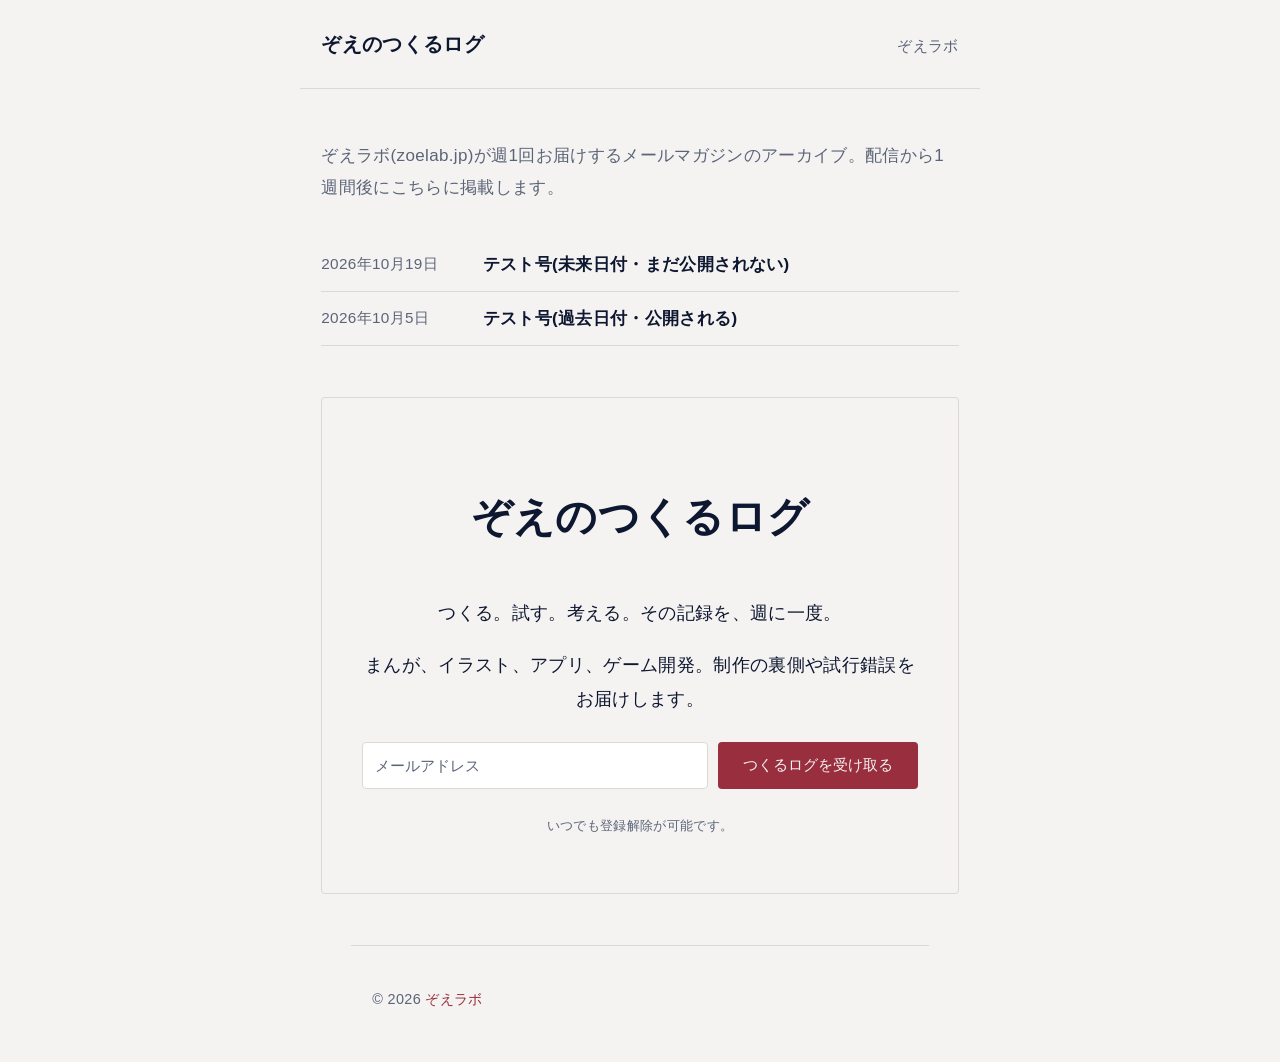
==== commit 35fc031c: "deploy: schedule a2a3f84c529e6a069f101870e593c8397fd10650 kz-sue/zoelab-letter@a2a3f84c529e6a069f101" ====
--- a/index.html
+++ b/index.html
@@ -1,2 +1,3 @@
-<!doctype html><html lang=ja><head><meta charset=utf-8><meta name=viewport content="width=device-width,initial-scale=1"><title>ぞえのつくるログ</title><meta name=description content="ぞえラボ(zoelab.jp)が週1回お届けするメールマガジンのアーカイブ"><link rel=canonical href=https://letter.zoelab.jp/><link rel=stylesheet href=/css/style.css><link rel=alternate type=application/rss+xml title=ぞえのつくるログ href=https://letter.zoelab.jp/index.xml><meta name=generator content="Hugo 0.168.0"></head><body><header class=site-header><a class=site-title href=/>ぞえのつくるログ</a><nav class=site-nav><a href=https://zoelab.jp/>ぞえラボ</a></nav></header><main class=site-main><section class=intro><p>ぞえラボ(zoelab.jp)が週1回お届けするメールマガジンのアーカイブ。配信から1週間後にこちらに掲載します。</p></section><ul class=post-list><li class=post-list__item><time class=post-list__date datetime=2026-10-05>2026年10月5日</time>
+<!doctype html><html lang=ja><head><meta charset=utf-8><meta name=viewport content="width=device-width,initial-scale=1"><title>ぞえのつくるログ</title><meta name=description content="ぞえラボ(zoelab.jp)が週1回お届けするメールマガジンのアーカイブ"><link rel=canonical href=https://letter.zoelab.jp/><link rel=stylesheet href=/css/style.css><link rel=alternate type=application/rss+xml title=ぞえのつくるログ href=https://letter.zoelab.jp/index.xml><meta name=generator content="Hugo 0.168.0"></head><body><header class=site-header><a class=site-title href=/>ぞえのつくるログ</a><nav class=site-nav><a href=https://zoelab.jp/>ぞえラボ</a></nav></header><main class=site-main><section class=intro><p>ぞえラボ(zoelab.jp)が週1回お届けするメールマガジンのアーカイブ。配信から1週間後にこちらに掲載します。</p></section><ul class=post-list><li class=post-list__item><time class=post-list__date datetime=2026-10-19>2026年10月19日</time>
+<a class=post-list__title href=/posts/2026-10-19-test-future/>テスト号(未来日付・まだ公開されない)</a></li><li class=post-list__item><time class=post-list__date datetime=2026-10-05>2026年10月5日</time>
 <a class=post-list__title href=/posts/2026-10-05-test-past/>テスト号(過去日付・公開される)</a></li></ul><section class=subscribe><script src=https://f.convertkit.com/ckjs/ck.5.js></script><form action=https://app.kit.com/forms/10065532/subscriptions style=background-color:#f4f3f1;border-radius:4px class="seva-form formkit-form" method=post data-sv-form=10065532 data-uid=e13d628d82 data-format=inline data-version=5 data-options='{"settings":{"after_subscribe":{"action":"message","success_message":"ご登録ありがとうございます。\n確認メールを送信しました。メール内のリンクをクリックすると登録完了です。","redirect_url":""},"analytics":{"google":null,"fathom":null,"facebook":null,"segment":null,"pinterest":null,"sparkloop":null,"googletagmanager":null},"modal":{"trigger":"timer","scroll_percentage":null,"timer":5,"devices":"all","show_once_every":15},"powered_by":{"show":false,"url":"https://kit.com/features/forms?utm_campaign=poweredby&amp;utm_content=form&amp;utm_medium=referral&amp;utm_source=dynamic"},"recaptcha":{"enabled":false},"return_visitor":{"action":"show","custom_content":""},"slide_in":{"display_in":"bottom_right","trigger":"timer","scroll_percentage":null,"timer":5,"devices":"all","show_once_every":15},"sticky_bar":{"display_in":"top","trigger":"timer","scroll_percentage":null,"timer":5,"devices":"all","show_once_every":15}},"version":"5"}' min-width="400 500 600 700 800"><div style=opacity:.2 class=formkit-background></div><div data-style=minimal><div class=formkit-header style=color:#0e1730;font-size:27px;font-weight:700 data-element=header><h2>ぞえのつくるログ</h2></div><div class=formkit-subheader style=color:#0e1730;font-size:18px data-element=subheader><p>つくる。試す。考える。その記録を、週に一度。</p><p>まんが、イラスト、アプリ、ゲーム開発。制作の裏側や試行錯誤をお届けします。</p></div><ul class="formkit-alert formkit-alert-error" data-element=errors data-group=alert></ul><div data-element=fields data-stacked=false class="seva-fields formkit-fields"><div class=formkit-field><input class=formkit-input name=email_address style=color:#000;border-color:#e3e3e3;border-radius:4px;font-weight:400 aria-label=メールアドレス placeholder=メールアドレス required type=email></div><button data-element=submit class="formkit-submit formkit-submit" style=color:#fff;background-color:#982e3e;border-radius:4px;font-weight:400><div class=formkit-spinner><div></div><div></div><div></div></div><span>つくるログを受け取る</span></button></div><div class=formkit-guarantee style=color:#4d4d4d;font-size:13px;font-weight:400 data-element=guarantee><p>いつでも登録解除が可能です。</p></div></div><style>.formkit-form[data-uid=e13d628d82] *{box-sizing:border-box}.formkit-form[data-uid=e13d628d82]{-webkit-font-smoothing:antialiased;-moz-osx-font-smoothing:grayscale}.formkit-form[data-uid=e13d628d82] legend{border:none;font-size:inherit;margin-bottom:10px;padding:0;position:relative;display:table}.formkit-form[data-uid=e13d628d82] fieldset{border:0;padding:.01em 0 0;margin:0;min-width:0}.formkit-form[data-uid=e13d628d82] body:not(:-moz-handler-blocked) fieldset{display:table-cell}.formkit-form[data-uid=e13d628d82] h1,.formkit-form[data-uid=e13d628d82] h2,.formkit-form[data-uid=e13d628d82] h3,.formkit-form[data-uid=e13d628d82] h4,.formkit-form[data-uid=e13d628d82] h5,.formkit-form[data-uid=e13d628d82] h6{color:inherit;font-size:inherit;font-weight:inherit}.formkit-form[data-uid=e13d628d82] h2{font-size:1.5em;margin:1em 0}.formkit-form[data-uid=e13d628d82] h3{font-size:1.17em;margin:1em 0}.formkit-form[data-uid=e13d628d82] p{color:inherit;font-size:inherit;font-weight:inherit}.formkit-form[data-uid=e13d628d82] ol:not([template-default]),.formkit-form[data-uid=e13d628d82] ul:not([template-default]),.formkit-form[data-uid=e13d628d82] blockquote:not([template-default]){text-align:left}.formkit-form[data-uid=e13d628d82] p:not([template-default]),.formkit-form[data-uid=e13d628d82] hr:not([template-default]),.formkit-form[data-uid=e13d628d82] blockquote:not([template-default]),.formkit-form[data-uid=e13d628d82] ol:not([template-default]),.formkit-form[data-uid=e13d628d82] ul:not([template-default]){color:inherit;font-style:initial}.formkit-form[data-uid=e13d628d82] .ordered-list,.formkit-form[data-uid=e13d628d82] .unordered-list{list-style-position:outside!important;padding-left:1em}.formkit-form[data-uid=e13d628d82] .list-item{padding-left:0}.formkit-form[data-uid=e13d628d82][data-format=modal]{display:none}.formkit-form[data-uid=e13d628d82][data-format="slide in"]{display:none}.formkit-form[data-uid=e13d628d82][data-format="sticky bar"]{display:none}.formkit-sticky-bar .formkit-form[data-uid=e13d628d82][data-format="sticky bar"]{display:block}.formkit-form[data-uid=e13d628d82] .formkit-input,.formkit-form[data-uid=e13d628d82] .formkit-select,.formkit-form[data-uid=e13d628d82] .formkit-checkboxes{width:100%}.formkit-form[data-uid=e13d628d82] .formkit-button,.formkit-form[data-uid=e13d628d82] .formkit-submit{border:0;border-radius:5px;color:#fff;cursor:pointer;display:inline-block;text-align:center;font-size:15px;font-weight:500;cursor:pointer;margin-bottom:15px;overflow:hidden;padding:0;position:relative;vertical-align:middle}.formkit-form[data-uid=e13d628d82] .formkit-button:hover,.formkit-form[data-uid=e13d628d82] .formkit-submit:hover,.formkit-form[data-uid=e13d628d82] .formkit-button:focus,.formkit-form[data-uid=e13d628d82] .formkit-submit:focus{outline:none}.formkit-form[data-uid=e13d628d82] .formkit-button:hover>span,.formkit-form[data-uid=e13d628d82] .formkit-submit:hover>span,.formkit-form[data-uid=e13d628d82] .formkit-button:focus>span,.formkit-form[data-uid=e13d628d82] .formkit-submit:focus>span{background-color:rgba(0,0,0,.1)}.formkit-form[data-uid=e13d628d82] .formkit-button>span,.formkit-form[data-uid=e13d628d82] .formkit-submit>span{display:block;-webkit-transition:all 300ms ease-in-out;transition:all 300ms ease-in-out;padding:12px 24px}.formkit-form[data-uid=e13d628d82] .formkit-input{background:#fff;font-size:15px;padding:12px;border:1px solid #e3e3e3;-webkit-flex:1 0 auto;-ms-flex:1 0 auto;flex:1 0 auto;line-height:1.4;margin:0;-webkit-transition:border-color ease-out 300ms;transition:border-color ease-out 300ms}.formkit-form[data-uid=e13d628d82] .formkit-input:focus{outline:none;border-color:#1677be;-webkit-transition:border-color ease 300ms;transition:border-color ease 300ms}.formkit-form[data-uid=e13d628d82] .formkit-input::-webkit-input-placeholder{color:inherit;opacity:.8}.formkit-form[data-uid=e13d628d82] .formkit-input::-moz-placeholder{color:inherit;opacity:.8}.formkit-form[data-uid=e13d628d82] .formkit-input:-ms-input-placeholder{color:inherit;opacity:.8}.formkit-form[data-uid=e13d628d82] .formkit-input::placeholder{color:inherit;opacity:.8}.formkit-form[data-uid=e13d628d82] [data-group=dropdown]{position:relative;display:inline-block;width:100%}.formkit-form[data-uid=e13d628d82] [data-group=dropdown]::before{content:"";top:calc(50% - 2.5px);right:10px;position:absolute;pointer-events:none;border-color:#4f4f4f transparent transparent transparent;border-style:solid;border-width:6px 6px 0;height:0;width:0;z-index:999}.formkit-form[data-uid=e13d628d82] [data-group=dropdown] select{height:auto;width:100%;cursor:pointer;color:#333;line-height:1.4;margin-bottom:0;padding:0 6px;-webkit-appearance:none;-moz-appearance:none;appearance:none;font-size:15px;padding:12px;padding-right:25px;border:1px solid #e3e3e3;background:#fff}.formkit-form[data-uid=e13d628d82] [data-group=dropdown] select:focus{outline:none}.formkit-form[data-uid=e13d628d82] [data-group=checkboxes]{text-align:left;margin:0}.formkit-form[data-uid=e13d628d82] [data-group=checkboxes] [data-group=checkbox]{margin-bottom:10px}.formkit-form[data-uid=e13d628d82] [data-group=checkboxes] [data-group=checkbox] *{cursor:pointer}.formkit-form[data-uid=e13d628d82] [data-group=checkboxes] [data-group=checkbox]:last-of-type{margin-bottom:0}.formkit-form[data-uid=e13d628d82] [data-group=checkboxes] [data-group=checkbox] input[type=checkbox]{display:none}.formkit-form[data-uid=e13d628d82] [data-group=checkboxes] [data-group=checkbox] input[type=checkbox]+label::after{content:none}.formkit-form[data-uid=e13d628d82] [data-group=checkboxes] [data-group=checkbox] input[type=checkbox]:checked+label::after{border-color:#fff;content:""}.formkit-form[data-uid=e13d628d82] [data-group=checkboxes] [data-group=checkbox] input[type=checkbox]:checked+label::before{background:#10bf7a;border-color:#10bf7a}.formkit-form[data-uid=e13d628d82] [data-group=checkboxes] [data-group=checkbox] label{position:relative;display:inline-block;padding-left:28px}.formkit-form[data-uid=e13d628d82] [data-group=checkboxes] [data-group=checkbox] label::before,.formkit-form[data-uid=e13d628d82] [data-group=checkboxes] [data-group=checkbox] label::after{position:absolute;content:"";display:inline-block}.formkit-form[data-uid=e13d628d82] [data-group=checkboxes] [data-group=checkbox] label::before{height:16px;width:16px;border:1px solid #e3e3e3;background:#fff;left:0;top:3px}.formkit-form[data-uid=e13d628d82] [data-group=checkboxes] [data-group=checkbox] label::after{height:4px;width:8px;border-left:2px solid #4d4d4d;border-bottom:2px solid #4d4d4d;-webkit-transform:rotate(-45deg);-ms-transform:rotate(-45deg);transform:rotate(-45deg);left:4px;top:8px}.formkit-form[data-uid=e13d628d82] .formkit-alert{background:#f9fafb;border:1px solid #e3e3e3;border-radius:5px;-webkit-flex:1 0 auto;-ms-flex:1 0 auto;flex:1 0 auto;list-style:none;margin:25px auto;padding:12px;text-align:center;width:100%}.formkit-form[data-uid=e13d628d82] .formkit-alert:empty{display:none}.formkit-form[data-uid=e13d628d82] .formkit-alert-success{background:#d3fbeb;border-color:#10bf7a;color:#0c905c}.formkit-form[data-uid=e13d628d82] .formkit-alert-error{background:#fde8e2;border-color:#f2643b;color:#ea4110}.formkit-form[data-uid=e13d628d82] .formkit-spinner{display:-webkit-box;display:-webkit-flex;display:-ms-flexbox;display:flex;height:0;width:0;margin:0 auto;position:absolute;top:0;left:0;right:0;width:0;overflow:hidden;text-align:center;-webkit-transition:all 300ms ease-in-out;transition:all 300ms ease-in-out}.formkit-form[data-uid=e13d628d82] .formkit-spinner>div{margin:auto;width:12px;height:12px;background-color:#fff;opacity:.3;border-radius:100%;display:inline-block;-webkit-animation:formkit-bouncedelay-formkit-form-data-uid-e13d628d82- 1.4s infinite ease-in-out both;animation:formkit-bouncedelay-formkit-form-data-uid-e13d628d82- 1.4s infinite ease-in-out both}.formkit-form[data-uid=e13d628d82] .formkit-spinner>div:nth-child(1){-webkit-animation-delay:-.32s;animation-delay:-.32s}.formkit-form[data-uid=e13d628d82] .formkit-spinner>div:nth-child(2){-webkit-animation-delay:-.16s;animation-delay:-.16s}.formkit-form[data-uid=e13d628d82] .formkit-submit[data-active] .formkit-spinner{opacity:1;height:100%;width:50px}.formkit-form[data-uid=e13d628d82] .formkit-submit[data-active] .formkit-spinner~span{opacity:0}.formkit-form[data-uid=e13d628d82] .formkit-powered-by[data-active=false]{opacity:.35}.formkit-form[data-uid=e13d628d82] .formkit-powered-by-convertkit-container{display:-webkit-box;display:-webkit-flex;display:-ms-flexbox;display:flex;width:100%;margin:10px 0;position:relative}.formkit-form[data-uid=e13d628d82] .formkit-powered-by-convertkit-container[data-active=false]{opacity:.35}.formkit-form[data-uid=e13d628d82] .formkit-powered-by-convertkit{-webkit-align-items:center;-webkit-box-align:center;-ms-flex-align:center;align-items:center;background-color:#fff;border-radius:9px;color:#3d3d3d;cursor:pointer;display:block;height:36px;margin:0 auto;opacity:.95;padding:0;-webkit-text-decoration:none;text-decoration:none;text-indent:100%;-webkit-transition:ease-in-out all 200ms;transition:ease-in-out all 200ms;white-space:nowrap;overflow:hidden;-webkit-user-select:none;-moz-user-select:none;-ms-user-select:none;user-select:none;width:157px;background-repeat:no-repeat;background-position:50%;background-image:url("data:image/svg+xml;charset=utf8,%3Csvg width='133' height='36' viewBox='0 0 133 36' fill='none' xmlns='http://www.w3.org/2000/svg'%3E%3Cpath d='M0.861 25.5C0.735 25.5 0.651 25.416 0.651 25.29V10.548C0.651 10.422 0.735 10.338 0.861 10.338H6.279C9.072 10.338 10.668 11.451 10.668 13.824C10.668 15.819 9.219 16.932 8.001 17.226C7.707 17.268 7.707 17.625 8.022 17.688C9.912 18.108 11.088 19.116 11.088 21.321C11.088 23.715 9.429 25.5 6.426 25.5H0.861ZM5.397 23.085C6.825 23.085 7.518 22.224 7.518 21.006C7.518 19.683 6.825 18.948 5.397 18.948H4.2V23.085H5.397ZM5.313 16.617C6.51 16.617 7.245 15.945 7.245 14.601C7.245 13.383 6.51 12.753 5.25 12.753H4.2V16.617H5.313ZM17.9758 23.883C17.9758 23.568 17.6608 23.505 17.5348 23.799C17.0308 24.954 16.1698 25.731 14.5528 25.731C12.8728 25.731 12.0958 24.471 12.0958 22.707V14.937C12.0958 14.811 12.1798 14.727 12.3058 14.727H15.2248C15.3508 14.727 15.4348 14.811 15.4348 14.937V21.657C15.4348 22.581 15.7708 23.022 16.4638 23.022C17.1778 23.022 17.6188 22.581 17.6188 21.657V14.937C17.6188 14.811 17.7028 14.727 17.8288 14.727H20.7478C20.8738 14.727 20.9578 14.811 20.9578 14.937V25.29C20.9578 25.416 20.8738 25.5 20.7478 25.5H18.1858C18.0598 25.5 17.9758 25.416 17.9758 25.29V23.883ZM25.6141 25.29C25.6141 25.416 25.5301 25.5 25.4041 25.5H22.4851C22.3591 25.5 22.2751 25.416 22.2751 25.29V14.937C22.2751 14.811 22.3591 14.727 22.4851 14.727H25.4041C25.5301 14.727 25.6141 14.811 25.6141 14.937V25.29ZM23.9131 13.74C22.8001 13.74 22.0441 12.942 22.0441 11.934C22.0441 10.926 22.8001 10.107 23.9131 10.107C25.0051 10.107 25.7611 10.926 25.7611 11.934C25.7611 12.942 25.0051 13.74 23.9131 13.74ZM26.7883 10.548C26.7883 10.422 26.8723 10.338 26.9983 10.338H29.9173C30.0433 10.338 30.1273 10.422 30.1273 10.548V22.056C30.1273 22.749 30.2533 23.085 30.8203 23.085C31.0093 23.085 31.1983 23.043 31.3663 23.001C31.5133 22.959 31.6183 22.959 31.6183 23.127V25.059C31.6183 25.164 31.5763 25.269 31.4923 25.311C30.9673 25.521 30.2953 25.71 29.5813 25.71C27.7123 25.71 26.7883 24.639 26.7883 22.476V10.548ZM32.4237 14.727C32.8227 14.727 32.9277 14.538 32.9697 14.055L33.1167 12.039C33.1167 11.913 33.2217 11.829 33.3477 11.829H35.8887C36.0147 11.829 36.0987 11.913 36.0987 12.039V14.517C36.0987 14.643 36.1827 14.727 36.3087 14.727H38.2827C38.4087 14.727 38.4927 14.811 38.4927 14.937V16.659C38.4927 16.785 38.4087 16.869 38.2827 16.869H36.0777V22.056C36.0777 22.875 36.5397 23.085 37.0647 23.085C37.4847 23.085 37.9467 22.938 38.3247 22.707C38.4717 22.623 38.5767 22.665 38.5767 22.833V24.828C38.5767 24.933 38.5347 25.017 38.4507 25.08C37.8417 25.458 36.9807 25.71 36.0357 25.71C34.2927 25.71 32.7387 24.912 32.7387 22.476V16.869H31.8567C31.7307 16.869 31.6467 16.785 31.6467 16.659V14.937C31.6467 14.811 31.7307 14.727 31.8567 14.727H32.4237ZM51.3808 14.727C51.5068 14.727 51.5908 14.79 51.6118 14.916L52.3888 19.851L52.5778 21.174C52.6198 21.468 52.9558 21.468 52.9768 21.174C53.0398 20.712 53.0818 20.271 53.1658 19.83L53.8798 14.916C53.9008 14.79 53.9848 14.727 54.1108 14.727H56.6728C56.8198 14.727 56.8828 14.811 56.8618 14.958L54.6778 25.311C54.6568 25.437 54.5728 25.5 54.4468 25.5H51.3178C51.1918 25.5 51.1078 25.437 51.0868 25.311L50.1208 20.082L49.8898 18.633C49.8688 18.444 49.6588 18.444 49.6378 18.633L49.4068 20.103L48.5458 25.311C48.5248 25.437 48.4408 25.5 48.3148 25.5H45.2068C45.0808 25.5 44.9968 25.437 44.9758 25.311L42.8128 14.958C42.7918 14.811 42.8548 14.727 43.0018 14.727H45.9628C46.0888 14.727 46.1728 14.79 46.1938 14.916L46.9288 19.83C47.0128 20.271 47.0758 20.754 47.1388 21.195C47.2018 21.51 47.4748 21.531 47.5378 21.195L47.7478 19.872L48.6088 14.916C48.6298 14.79 48.7138 14.727 48.8398 14.727H51.3808ZM61.1582 25.29C61.1582 25.416 61.0742 25.5 60.9482 25.5H58.0292C57.9032 25.5 57.8192 25.416 57.8192 25.29V14.937C57.8192 14.811 57.9032 14.727 58.0292 14.727H60.9482C61.0742 14.727 61.1582 14.811 61.1582 14.937V25.29ZM59.4572 13.74C58.3442 13.74 57.5882 12.942 57.5882 11.934C57.5882 10.926 58.3442 10.107 59.4572 10.107C60.5492 10.107 61.3052 10.926 61.3052 11.934C61.3052 12.942 60.5492 13.74 59.4572 13.74ZM62.8154 14.727C63.2144 14.727 63.3194 14.538 63.3614 14.055L63.5084 12.039C63.5084 11.913 63.6134 11.829 63.7394 11.829H66.2804C66.4064 11.829 66.4904 11.913 66.4904 12.039V14.517C66.4904 14.643 66.5744 14.727 66.7004 14.727H68.6744C68.8004 14.727 68.8844 14.811 68.8844 14.937V16.659C68.8844 16.785 68.8004 16.869 68.6744 16.869H66.4694V22.056C66.4694 22.875 66.9314 23.085 67.4564 23.085C67.8764 23.085 68.3384 22.938 68.7164 22.707C68.8634 22.623 68.9684 22.665 68.9684 22.833V24.828C68.9684 24.933 68.9264 25.017 68.8424 25.08C68.2334 25.458 67.3724 25.71 66.4274 25.71C64.6844 25.71 63.1304 24.912 63.1304 22.476V16.869H62.2484C62.1224 16.869 62.0384 16.785 62.0384 16.659V14.937C62.0384 14.811 62.1224 14.727 62.2484 14.727H62.8154ZM73.4298 16.323C73.4298 16.638 73.7868 16.68 73.9128 16.407C74.3748 15.315 75.1308 14.496 76.6008 14.496C78.2178 14.496 78.9528 15.609 78.9528 17.373V25.29C78.9528 25.416 78.8688 25.5 78.7428 25.5H75.8238C75.6978 25.5 75.6138 25.416 75.6138 25.29V18.633C75.6138 17.709 75.2778 17.268 74.5848 17.268C73.8708 17.268 73.4298 17.709 73.4298 18.633V25.29C73.4298 25.416 73.3458 25.5 73.2198 25.5H70.3008C70.1748 25.5 70.0908 25.416 70.0908 25.29V10.548C70.0908 10.422 70.1748 10.338 70.3008 10.338H73.2198C73.3458 10.338 73.4298 10.422 73.4298 10.548V16.323Z' fill='%231E1E1E'/%3E%3Cpath d='M100.132 16.3203C105.58 17.3761 107.272 22.4211 107.318 27.4961C107.318 27.6101 107.226 27.7041 107.112 27.7041H100.252C100.138 27.7041 100.046 27.6121 100.046 27.5001C100.026 23.5629 99.3877 20.0896 95.4865 19.9396C95.3705 19.9356 95.2725 20.0276 95.2725 20.1456V27.5001C95.2725 27.6141 95.1806 27.7061 95.0666 27.7061H88.206C88.092 27.7061 88 27.6141 88 27.5001V8.75585C88 8.64187 88.092 8.54989 88.206 8.54989H95.0686C95.1826 8.54989 95.2745 8.64187 95.2745 8.75585V15.7764C95.2745 15.8804 95.3585 15.9644 95.4625 15.9644C95.5445 15.9644 95.6185 15.9104 95.6425 15.8324C97.4081 10.0416 100.709 8.58588 106.07 8.55189C106.184 8.55189 106.276 8.64387 106.276 8.75785V15.7604C106.276 15.8744 106.184 15.9664 106.07 15.9664H100.166C100.066 15.9664 99.9856 16.0464 99.9856 16.1464C99.9856 16.2304 100.048 16.3043 100.132 16.3203ZM118.918 20.7095V16.1704C118.918 16.0564 119.01 15.9644 119.124 15.9644H124.173C124.273 15.9644 124.353 15.8844 124.353 15.7844C124.353 15.6985 124.291 15.6245 124.207 15.6085C120.256 14.8246 118.432 12.5511 118.37 8.75585C118.368 8.64387 118.458 8.54989 118.572 8.54989H125.986C126.1 8.54989 126.192 8.64187 126.192 8.75585V11.9532C126.192 12.0672 126.284 12.1592 126.398 12.1592H130.649C130.763 12.1592 130.855 12.2511 130.855 12.3651V15.7624C130.855 15.8764 130.763 15.9684 130.649 15.9684H126.398C126.284 15.9684 126.192 16.0604 126.192 16.1744V19.8356C126.192 21.1294 126.986 21.5553 128.04 21.5553C129.692 21.5553 131.323 20.8114 131.977 20.4735C132.113 20.4035 132.277 20.5015 132.277 20.6555V26.3543C132.277 26.5063 132.193 26.6463 132.059 26.7183C131.413 27.0582 129.418 28 127.136 28C122.435 27.996 118.918 26.0824 118.918 20.7095ZM109.266 27.4981V16.1704C109.266 16.0564 109.358 15.9644 109.472 15.9644H116.334C116.448 15.9644 116.54 16.0564 116.54 16.1704V27.4981C116.54 27.6121 116.448 27.7041 116.334 27.7041H109.472C109.358 27.7021 109.266 27.6101 109.266 27.4981ZM108.876 11.4913C108.876 13.4189 110.238 14.9826 112.853 14.9826C115.469 14.9826 116.83 13.4189 116.83 11.4913C116.83 9.56369 115.471 8 112.853 8C110.238 8 108.876 9.56369 108.876 11.4913Z' fill='%231E1E1E'/%3E%3C/svg%3E")}.formkit-form[data-uid=e13d628d82] .formkit-powered-by-convertkit:hover,.formkit-form[data-uid=e13d628d82] .formkit-powered-by-convertkit:focus{background-color:#fff;-webkit-transform:scale(1.025)perspective(1px);-ms-transform:scale(1.025)perspective(1px);transform:scale(1.025)perspective(1px);opacity:1}.formkit-form[data-uid=e13d628d82] .formkit-powered-by-convertkit[data-variant=dark],.formkit-form[data-uid=e13d628d82] .formkit-powered-by-convertkit[data-variant=light]{background-color:transparent;border-color:transparent;width:133px}.formkit-form[data-uid=e13d628d82] .formkit-powered-by-convertkit[data-variant=light]{color:#fff;background-image:url("data:image/svg+xml;charset=utf8,%3Csvg width='133' height='36' viewBox='0 0 133 36' fill='none' xmlns='http://www.w3.org/2000/svg'%3E%3Cpath d='M0.861 25.5C0.735 25.5 0.651 25.416 0.651 25.29V10.548C0.651 10.422 0.735 10.338 0.861 10.338H6.279C9.072 10.338 10.668 11.451 10.668 13.824C10.668 15.819 9.219 16.932 8.001 17.226C7.707 17.268 7.707 17.625 8.022 17.688C9.912 18.108 11.088 19.116 11.088 21.321C11.088 23.715 9.429 25.5 6.426 25.5H0.861ZM5.397 23.085C6.825 23.085 7.518 22.224 7.518 21.006C7.518 19.683 6.825 18.948 5.397 18.948H4.2V23.085H5.397ZM5.313 16.617C6.51 16.617 7.245 15.945 7.245 14.601C7.245 13.383 6.51 12.753 5.25 12.753H4.2V16.617H5.313ZM17.9758 23.883C17.9758 23.568 17.6608 23.505 17.5348 23.799C17.0308 24.954 16.1698 25.731 14.5528 25.731C12.8728 25.731 12.0958 24.471 12.0958 22.707V14.937C12.0958 14.811 12.1798 14.727 12.3058 14.727H15.2248C15.3508 14.727 15.4348 14.811 15.4348 14.937V21.657C15.4348 22.581 15.7708 23.022 16.4638 23.022C17.1778 23.022 17.6188 22.581 17.6188 21.657V14.937C17.6188 14.811 17.7028 14.727 17.8288 14.727H20.7478C20.8738 14.727 20.9578 14.811 20.9578 14.937V25.29C20.9578 25.416 20.8738 25.5 20.7478 25.5H18.1858C18.0598 25.5 17.9758 25.416 17.9758 25.29V23.883ZM25.6141 25.29C25.6141 25.416 25.5301 25.5 25.4041 25.5H22.4851C22.3591 25.5 22.2751 25.416 22.2751 25.29V14.937C22.2751 14.811 22.3591 14.727 22.4851 14.727H25.4041C25.5301 14.727 25.6141 14.811 25.6141 14.937V25.29ZM23.9131 13.74C22.8001 13.74 22.0441 12.942 22.0441 11.934C22.0441 10.926 22.8001 10.107 23.9131 10.107C25.0051 10.107 25.7611 10.926 25.7611 11.934C25.7611 12.942 25.0051 13.74 23.9131 13.74ZM26.7883 10.548C26.7883 10.422 26.8723 10.338 26.9983 10.338H29.9173C30.0433 10.338 30.1273 10.422 30.1273 10.548V22.056C30.1273 22.749 30.2533 23.085 30.8203 23.085C31.0093 23.085 31.1983 23.043 31.3663 23.001C31.5133 22.959 31.6183 22.959 31.6183 23.127V25.059C31.6183 25.164 31.5763 25.269 31.4923 25.311C30.9673 25.521 30.2953 25.71 29.5813 25.71C27.7123 25.71 26.7883 24.639 26.7883 22.476V10.548ZM32.4237 14.727C32.8227 14.727 32.9277 14.538 32.9697 14.055L33.1167 12.039C33.1167 11.913 33.2217 11.829 33.3477 11.829H35.8887C36.0147 11.829 36.0987 11.913 36.0987 12.039V14.517C36.0987 14.643 36.1827 14.727 36.3087 14.727H38.2827C38.4087 14.727 38.4927 14.811 38.4927 14.937V16.659C38.4927 16.785 38.4087 16.869 38.2827 16.869H36.0777V22.056C36.0777 22.875 36.5397 23.085 37.0647 23.085C37.4847 23.085 37.9467 22.938 38.3247 22.707C38.4717 22.623 38.5767 22.665 38.5767 22.833V24.828C38.5767 24.933 38.5347 25.017 38.4507 25.08C37.8417 25.458 36.9807 25.71 36.0357 25.71C34.2927 25.71 32.7387 24.912 32.7387 22.476V16.869H31.8567C31.7307 16.869 31.6467 16.785 31.6467 16.659V14.937C31.6467 14.811 31.7307 14.727 31.8567 14.727H32.4237ZM51.3808 14.727C51.5068 14.727 51.5908 14.79 51.6118 14.916L52.3888 19.851L52.5778 21.174C52.6198 21.468 52.9558 21.468 52.9768 21.174C53.0398 20.712 53.0818 20.271 53.1658 19.83L53.8798 14.916C53.9008 14.79 53.9848 14.727 54.1108 14.727H56.6728C56.8198 14.727 56.8828 14.811 56.8618 14.958L54.6778 25.311C54.6568 25.437 54.5728 25.5 54.4468 25.5H51.3178C51.1918 25.5 51.1078 25.437 51.0868 25.311L50.1208 20.082L49.8898 18.633C49.8688 18.444 49.6588 18.444 49.6378 18.633L49.4068 20.103L48.5458 25.311C48.5248 25.437 48.4408 25.5 48.3148 25.5H45.2068C45.0808 25.5 44.9968 25.437 44.9758 25.311L42.8128 14.958C42.7918 14.811 42.8548 14.727 43.0018 14.727H45.9628C46.0888 14.727 46.1728 14.79 46.1938 14.916L46.9288 19.83C47.0128 20.271 47.0758 20.754 47.1388 21.195C47.2018 21.51 47.4748 21.531 47.5378 21.195L47.7478 19.872L48.6088 14.916C48.6298 14.79 48.7138 14.727 48.8398 14.727H51.3808ZM61.1582 25.29C61.1582 25.416 61.0742 25.5 60.9482 25.5H58.0292C57.9032 25.5 57.8192 25.416 57.8192 25.29V14.937C57.8192 14.811 57.9032 14.727 58.0292 14.727H60.9482C61.0742 14.727 61.1582 14.811 61.1582 14.937V25.29ZM59.4572 13.74C58.3442 13.74 57.5882 12.942 57.5882 11.934C57.5882 10.926 58.3442 10.107 59.4572 10.107C60.5492 10.107 61.3052 10.926 61.3052 11.934C61.3052 12.942 60.5492 13.74 59.4572 13.74ZM62.8154 14.727C63.2144 14.727 63.3194 14.538 63.3614 14.055L63.5084 12.039C63.5084 11.913 63.6134 11.829 63.7394 11.829H66.2804C66.4064 11.829 66.4904 11.913 66.4904 12.039V14.517C66.4904 14.643 66.5744 14.727 66.7004 14.727H68.6744C68.8004 14.727 68.8844 14.811 68.8844 14.937V16.659C68.8844 16.785 68.8004 16.869 68.6744 16.869H66.4694V22.056C66.4694 22.875 66.9314 23.085 67.4564 23.085C67.8764 23.085 68.3384 22.938 68.7164 22.707C68.8634 22.623 68.9684 22.665 68.9684 22.833V24.828C68.9684 24.933 68.9264 25.017 68.8424 25.08C68.2334 25.458 67.3724 25.71 66.4274 25.71C64.6844 25.71 63.1304 24.912 63.1304 22.476V16.869H62.2484C62.1224 16.869 62.0384 16.785 62.0384 16.659V14.937C62.0384 14.811 62.1224 14.727 62.2484 14.727H62.8154ZM73.4298 16.323C73.4298 16.638 73.7868 16.68 73.9128 16.407C74.3748 15.315 75.1308 14.496 76.6008 14.496C78.2178 14.496 78.9528 15.609 78.9528 17.373V25.29C78.9528 25.416 78.8688 25.5 78.7428 25.5H75.8238C75.6978 25.5 75.6138 25.416 75.6138 25.29V18.633C75.6138 17.709 75.2778 17.268 74.5848 17.268C73.8708 17.268 73.4298 17.709 73.4298 18.633V25.29C73.4298 25.416 73.3458 25.5 73.2198 25.5H70.3008C70.1748 25.5 70.0908 25.416 70.0908 25.29V10.548C70.0908 10.422 70.1748 10.338 70.3008 10.338H73.2198C73.3458 10.338 73.4298 10.422 73.4298 10.548V16.323Z' fill='white'/%3E%3Cpath d='M100.132 16.3203C105.58 17.3761 107.272 22.4211 107.318 27.4961C107.318 27.6101 107.226 27.7041 107.112 27.7041H100.252C100.138 27.7041 100.046 27.6121 100.046 27.5001C100.026 23.5629 99.3877 20.0896 95.4865 19.9396C95.3705 19.9356 95.2725 20.0276 95.2725 20.1456V27.5001C95.2725 27.6141 95.1806 27.7061 95.0666 27.7061H88.206C88.092 27.7061 88 27.6141 88 27.5001V8.75585C88 8.64187 88.092 8.54989 88.206 8.54989H95.0686C95.1826 8.54989 95.2745 8.64187 95.2745 8.75585V15.7764C95.2745 15.8804 95.3585 15.9644 95.4625 15.9644C95.5445 15.9644 95.6185 15.9104 95.6425 15.8324C97.4081 10.0416 100.709 8.58588 106.07 8.55189C106.184 8.55189 106.276 8.64387 106.276 8.75785V15.7604C106.276 15.8744 106.184 15.9664 106.07 15.9664H100.166C100.066 15.9664 99.9856 16.0464 99.9856 16.1464C99.9856 16.2304 100.048 16.3043 100.132 16.3203ZM118.918 20.7095V16.1704C118.918 16.0564 119.01 15.9644 119.124 15.9644H124.173C124.273 15.9644 124.353 15.8844 124.353 15.7844C124.353 15.6985 124.291 15.6245 124.207 15.6085C120.256 14.8246 118.432 12.5511 118.37 8.75585C118.368 8.64387 118.458 8.54989 118.572 8.54989H125.986C126.1 8.54989 126.192 8.64187 126.192 8.75585V11.9532C126.192 12.0672 126.284 12.1592 126.398 12.1592H130.649C130.763 12.1592 130.855 12.2511 130.855 12.3651V15.7624C130.855 15.8764 130.763 15.9684 130.649 15.9684H126.398C126.284 15.9684 126.192 16.0604 126.192 16.1744V19.8356C126.192 21.1294 126.986 21.5553 128.04 21.5553C129.692 21.5553 131.323 20.8114 131.977 20.4735C132.113 20.4035 132.277 20.5015 132.277 20.6555V26.3543C132.277 26.5063 132.193 26.6463 132.059 26.7183C131.413 27.0582 129.418 28 127.136 28C122.435 27.996 118.918 26.0824 118.918 20.7095ZM109.266 27.4981V16.1704C109.266 16.0564 109.358 15.9644 109.472 15.9644H116.334C116.448 15.9644 116.54 16.0564 116.54 16.1704V27.4981C116.54 27.6121 116.448 27.7041 116.334 27.7041H109.472C109.358 27.7021 109.266 27.6101 109.266 27.4981ZM108.876 11.4913C108.876 13.4189 110.238 14.9826 112.853 14.9826C115.469 14.9826 116.83 13.4189 116.83 11.4913C116.83 9.56369 115.471 8 112.853 8C110.238 8 108.876 9.56369 108.876 11.4913Z' fill='white'/%3E%3C/svg%3E")}@-webkit-keyframes formkit-bouncedelay-formkit-form-data-uid-e13d628d82-{0%,80%,100%{-webkit-transform:scale(0);-ms-transform:scale(0);transform:scale(0)}40%{-webkit-transform:scale(1);-ms-transform:scale(1);transform:scale(1)}}@keyframes formkit-bouncedelay-formkit-form-data-uid-e13d628d82-{0%,80%,100%{-webkit-transform:scale(0);-ms-transform:scale(0);transform:scale(0)}40%{-webkit-transform:scale(1);-ms-transform:scale(1);transform:scale(1)}}.formkit-form[data-uid=e13d628d82] blockquote{padding:10px 20px;margin:0 0 20px;border-left:5px solid #e1e1e1}.formkit-form[data-uid=e13d628d82] .seva-custom-content{padding:15px;font-size:16px;color:#fff;mix-blend-mode:difference}.formkit-form[data-uid=e13d628d82] .formkit-modal.guard{max-width:420px;width:100%}.formkit-form[data-uid=e13d628d82]{border:1px solid #e3e3e3;max-width:700px;position:relative;overflow:hidden}.formkit-form[data-uid=e13d628d82] .formkit-background{width:100%;height:100%;position:absolute;top:0;left:0;background-size:cover;background-position:50%;opacity:.3}.formkit-form[data-uid=e13d628d82] [data-style=minimal]{padding:20px;width:100%;position:relative}.formkit-form[data-uid=e13d628d82] .formkit-header{margin:0 0 27px;text-align:center}.formkit-form[data-uid=e13d628d82] .formkit-subheader{margin:18px 0;text-align:center}.formkit-form[data-uid=e13d628d82] .formkit-guarantee{font-size:13px;margin:10px 0 15px;text-align:center}.formkit-form[data-uid=e13d628d82] .formkit-guarantee>p{margin:0}.formkit-form[data-uid=e13d628d82] .formkit-powered-by-convertkit-container{margin-bottom:0}.formkit-form[data-uid=e13d628d82] .formkit-fields{display:-webkit-box;display:-webkit-flex;display:-ms-flexbox;display:flex;-webkit-flex-wrap:wrap;-ms-flex-wrap:wrap;flex-wrap:wrap;margin:25px auto 0}.formkit-form[data-uid=e13d628d82] .formkit-field{min-width:220px}.formkit-form[data-uid=e13d628d82] .formkit-field,.formkit-form[data-uid=e13d628d82] .formkit-submit{margin:0 0 15px;-webkit-flex:1 0 100%;-ms-flex:1 0 100%;flex:1 0 100%}.formkit-form[data-uid=e13d628d82][min-width~="600"] [data-style=minimal]{padding:40px}.formkit-form[data-uid=e13d628d82][min-width~="600"] .formkit-fields[data-stacked=false]{margin-left:-5px;margin-right:-5px}.formkit-form[data-uid=e13d628d82][min-width~="600"] .formkit-fields[data-stacked=false] .formkit-field,.formkit-form[data-uid=e13d628d82][min-width~="600"] .formkit-fields[data-stacked=false] .formkit-submit{margin:0 5px 15px}.formkit-form[data-uid=e13d628d82][min-width~="600"] .formkit-fields[data-stacked=false] .formkit-field{-webkit-flex:100 1 auto;-ms-flex:100 1 auto;flex:100 1 auto}.formkit-form[data-uid=e13d628d82][min-width~="600"] .formkit-fields[data-stacked=false] .formkit-submit{-webkit-flex:1 1 auto;-ms-flex:1 1 auto;flex:auto}</style></form></section></main><footer class=site-footer><p>&copy; 2026 <a href=https://zoelab.jp/>ぞえラボ</a></p></footer></body></html>
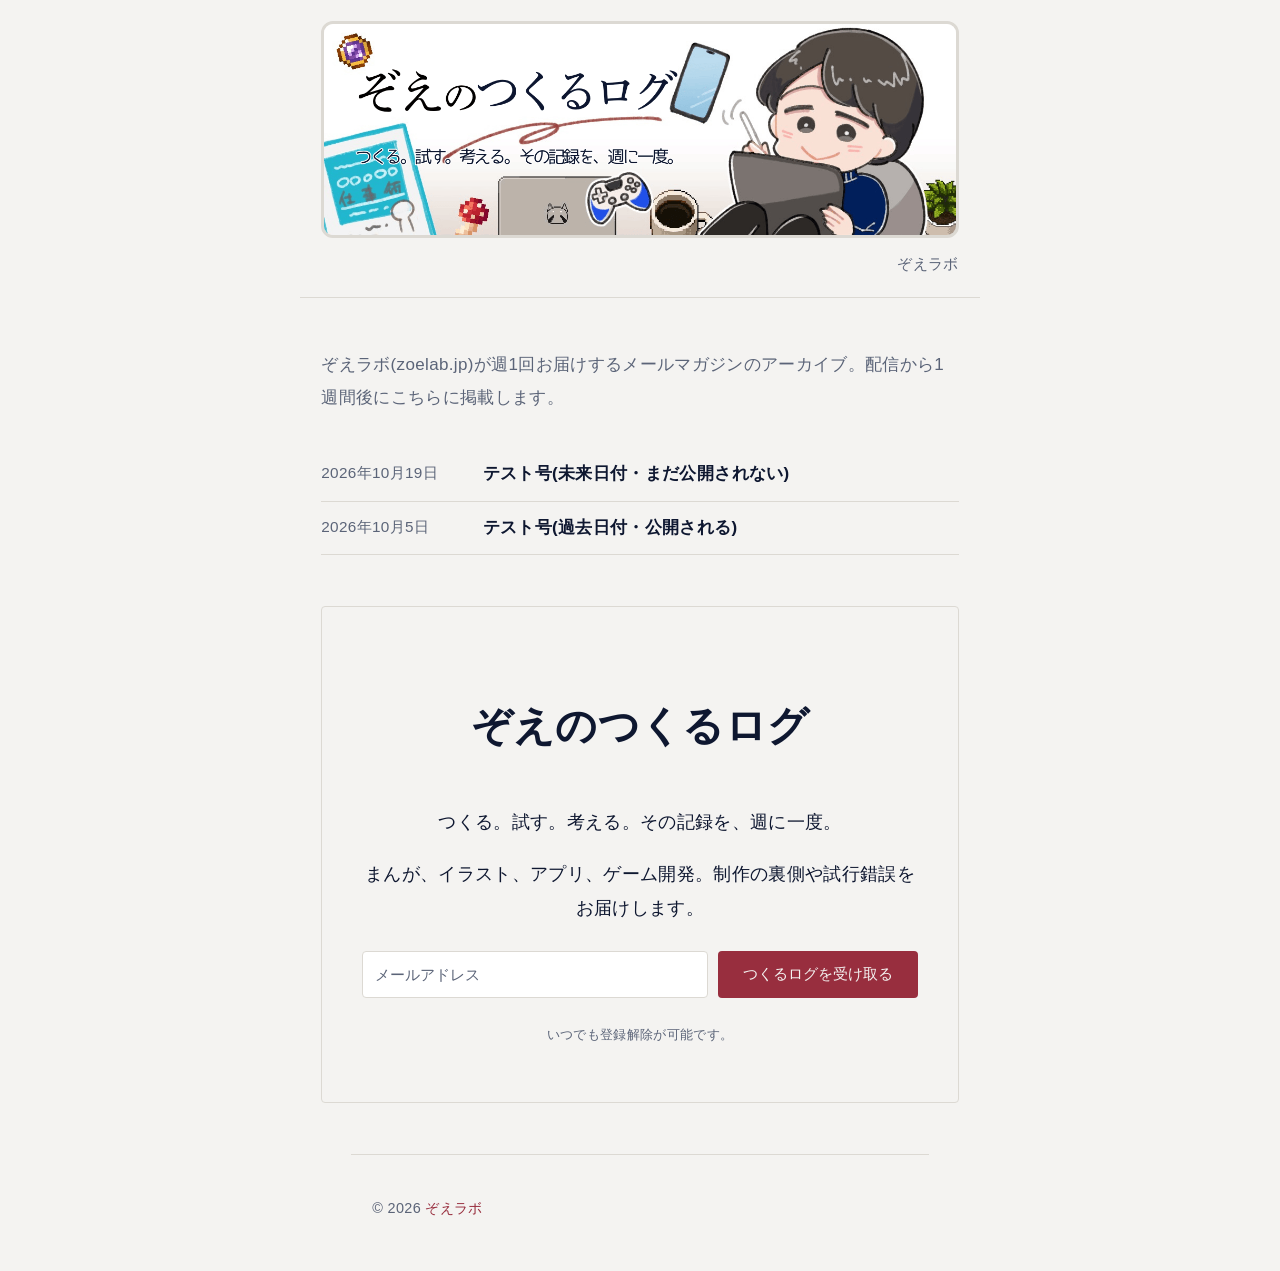
==== commit bd08bdd0: "deploy: push 225b9337d7bd0aa317a2e2e5fd13620e0b097abf kz-sue/zoelab-letter@225b9337d7bd0aa317a2e2e5f" ====
--- a/index.html
+++ b/index.html
@@ -1,3 +1,3 @@
-<!doctype html><html lang=ja><head><meta charset=utf-8><meta name=viewport content="width=device-width,initial-scale=1"><title>ぞえのつくるログ</title><meta name=description content="ぞえラボ(zoelab.jp)が週1回お届けするメールマガジンのアーカイブ"><link rel=canonical href=https://letter.zoelab.jp/><link rel=stylesheet href=/css/style.css><link rel=alternate type=application/rss+xml title=ぞえのつくるログ href=https://letter.zoelab.jp/index.xml><meta name=generator content="Hugo 0.168.0"></head><body><header class=site-header><a class=site-title href=/>ぞえのつくるログ</a><nav class=site-nav><a href=https://zoelab.jp/>ぞえラボ</a></nav></header><main class=site-main><section class=intro><p>ぞえラボ(zoelab.jp)が週1回お届けするメールマガジンのアーカイブ。配信から1週間後にこちらに掲載します。</p></section><ul class=post-list><li class=post-list__item><time class=post-list__date datetime=2026-10-19>2026年10月19日</time>
+<!doctype html><html lang=ja><head><meta charset=utf-8><meta name=viewport content="width=device-width,initial-scale=1"><title>ぞえのつくるログ</title><meta name=description content="ぞえラボ(zoelab.jp)が週1回お届けするメールマガジンのアーカイブ"><link rel=canonical href=https://letter.zoelab.jp/><link rel=stylesheet href=/css/style.css><link rel=alternate type=application/rss+xml title=ぞえのつくるログ href=https://letter.zoelab.jp/index.xml><meta name=generator content="Hugo 0.168.0"></head><body><header class="site-header site-header--image"><a class=site-title href=/><img class=site-logo src=/img/header.png alt=ぞえのつくるログ width=1200 height=400></a><nav class=site-nav><a href=https://zoelab.jp/>ぞえラボ</a></nav></header><main class=site-main><section class=intro><p>ぞえラボ(zoelab.jp)が週1回お届けするメールマガジンのアーカイブ。配信から1週間後にこちらに掲載します。</p></section><ul class=post-list><li class=post-list__item><time class=post-list__date datetime=2026-10-19>2026年10月19日</time>
 <a class=post-list__title href=/posts/2026-10-19-test-future/>テスト号(未来日付・まだ公開されない)</a></li><li class=post-list__item><time class=post-list__date datetime=2026-10-05>2026年10月5日</time>
 <a class=post-list__title href=/posts/2026-10-05-test-past/>テスト号(過去日付・公開される)</a></li></ul><section class=subscribe><script src=https://f.convertkit.com/ckjs/ck.5.js></script><form action=https://app.kit.com/forms/10065532/subscriptions style=background-color:#f4f3f1;border-radius:4px class="seva-form formkit-form" method=post data-sv-form=10065532 data-uid=e13d628d82 data-format=inline data-version=5 data-options='{"settings":{"after_subscribe":{"action":"message","success_message":"ご登録ありがとうございます。\n確認メールを送信しました。メール内のリンクをクリックすると登録完了です。","redirect_url":""},"analytics":{"google":null,"fathom":null,"facebook":null,"segment":null,"pinterest":null,"sparkloop":null,"googletagmanager":null},"modal":{"trigger":"timer","scroll_percentage":null,"timer":5,"devices":"all","show_once_every":15},"powered_by":{"show":false,"url":"https://kit.com/features/forms?utm_campaign=poweredby&amp;utm_content=form&amp;utm_medium=referral&amp;utm_source=dynamic"},"recaptcha":{"enabled":false},"return_visitor":{"action":"show","custom_content":""},"slide_in":{"display_in":"bottom_right","trigger":"timer","scroll_percentage":null,"timer":5,"devices":"all","show_once_every":15},"sticky_bar":{"display_in":"top","trigger":"timer","scroll_percentage":null,"timer":5,"devices":"all","show_once_every":15}},"version":"5"}' min-width="400 500 600 700 800"><div style=opacity:.2 class=formkit-background></div><div data-style=minimal><div class=formkit-header style=color:#0e1730;font-size:27px;font-weight:700 data-element=header><h2>ぞえのつくるログ</h2></div><div class=formkit-subheader style=color:#0e1730;font-size:18px data-element=subheader><p>つくる。試す。考える。その記録を、週に一度。</p><p>まんが、イラスト、アプリ、ゲーム開発。制作の裏側や試行錯誤をお届けします。</p></div><ul class="formkit-alert formkit-alert-error" data-element=errors data-group=alert></ul><div data-element=fields data-stacked=false class="seva-fields formkit-fields"><div class=formkit-field><input class=formkit-input name=email_address style=color:#000;border-color:#e3e3e3;border-radius:4px;font-weight:400 aria-label=メールアドレス placeholder=メールアドレス required type=email></div><button data-element=submit class="formkit-submit formkit-submit" style=color:#fff;background-color:#982e3e;border-radius:4px;font-weight:400><div class=formkit-spinner><div></div><div></div><div></div></div><span>つくるログを受け取る</span></button></div><div class=formkit-guarantee style=color:#4d4d4d;font-size:13px;font-weight:400 data-element=guarantee><p>いつでも登録解除が可能です。</p></div></div><style>.formkit-form[data-uid=e13d628d82] *{box-sizing:border-box}.formkit-form[data-uid=e13d628d82]{-webkit-font-smoothing:antialiased;-moz-osx-font-smoothing:grayscale}.formkit-form[data-uid=e13d628d82] legend{border:none;font-size:inherit;margin-bottom:10px;padding:0;position:relative;display:table}.formkit-form[data-uid=e13d628d82] fieldset{border:0;padding:.01em 0 0;margin:0;min-width:0}.formkit-form[data-uid=e13d628d82] body:not(:-moz-handler-blocked) fieldset{display:table-cell}.formkit-form[data-uid=e13d628d82] h1,.formkit-form[data-uid=e13d628d82] h2,.formkit-form[data-uid=e13d628d82] h3,.formkit-form[data-uid=e13d628d82] h4,.formkit-form[data-uid=e13d628d82] h5,.formkit-form[data-uid=e13d628d82] h6{color:inherit;font-size:inherit;font-weight:inherit}.formkit-form[data-uid=e13d628d82] h2{font-size:1.5em;margin:1em 0}.formkit-form[data-uid=e13d628d82] h3{font-size:1.17em;margin:1em 0}.formkit-form[data-uid=e13d628d82] p{color:inherit;font-size:inherit;font-weight:inherit}.formkit-form[data-uid=e13d628d82] ol:not([template-default]),.formkit-form[data-uid=e13d628d82] ul:not([template-default]),.formkit-form[data-uid=e13d628d82] blockquote:not([template-default]){text-align:left}.formkit-form[data-uid=e13d628d82] p:not([template-default]),.formkit-form[data-uid=e13d628d82] hr:not([template-default]),.formkit-form[data-uid=e13d628d82] blockquote:not([template-default]),.formkit-form[data-uid=e13d628d82] ol:not([template-default]),.formkit-form[data-uid=e13d628d82] ul:not([template-default]){color:inherit;font-style:initial}.formkit-form[data-uid=e13d628d82] .ordered-list,.formkit-form[data-uid=e13d628d82] .unordered-list{list-style-position:outside!important;padding-left:1em}.formkit-form[data-uid=e13d628d82] .list-item{padding-left:0}.formkit-form[data-uid=e13d628d82][data-format=modal]{display:none}.formkit-form[data-uid=e13d628d82][data-format="slide in"]{display:none}.formkit-form[data-uid=e13d628d82][data-format="sticky bar"]{display:none}.formkit-sticky-bar .formkit-form[data-uid=e13d628d82][data-format="sticky bar"]{display:block}.formkit-form[data-uid=e13d628d82] .formkit-input,.formkit-form[data-uid=e13d628d82] .formkit-select,.formkit-form[data-uid=e13d628d82] .formkit-checkboxes{width:100%}.formkit-form[data-uid=e13d628d82] .formkit-button,.formkit-form[data-uid=e13d628d82] .formkit-submit{border:0;border-radius:5px;color:#fff;cursor:pointer;display:inline-block;text-align:center;font-size:15px;font-weight:500;cursor:pointer;margin-bottom:15px;overflow:hidden;padding:0;position:relative;vertical-align:middle}.formkit-form[data-uid=e13d628d82] .formkit-button:hover,.formkit-form[data-uid=e13d628d82] .formkit-submit:hover,.formkit-form[data-uid=e13d628d82] .formkit-button:focus,.formkit-form[data-uid=e13d628d82] .formkit-submit:focus{outline:none}.formkit-form[data-uid=e13d628d82] .formkit-button:hover>span,.formkit-form[data-uid=e13d628d82] .formkit-submit:hover>span,.formkit-form[data-uid=e13d628d82] .formkit-button:focus>span,.formkit-form[data-uid=e13d628d82] .formkit-submit:focus>span{background-color:rgba(0,0,0,.1)}.formkit-form[data-uid=e13d628d82] .formkit-button>span,.formkit-form[data-uid=e13d628d82] .formkit-submit>span{display:block;-webkit-transition:all 300ms ease-in-out;transition:all 300ms ease-in-out;padding:12px 24px}.formkit-form[data-uid=e13d628d82] .formkit-input{background:#fff;font-size:15px;padding:12px;border:1px solid #e3e3e3;-webkit-flex:1 0 auto;-ms-flex:1 0 auto;flex:1 0 auto;line-height:1.4;margin:0;-webkit-transition:border-color ease-out 300ms;transition:border-color ease-out 300ms}.formkit-form[data-uid=e13d628d82] .formkit-input:focus{outline:none;border-color:#1677be;-webkit-transition:border-color ease 300ms;transition:border-color ease 300ms}.formkit-form[data-uid=e13d628d82] .formkit-input::-webkit-input-placeholder{color:inherit;opacity:.8}.formkit-form[data-uid=e13d628d82] .formkit-input::-moz-placeholder{color:inherit;opacity:.8}.formkit-form[data-uid=e13d628d82] .formkit-input:-ms-input-placeholder{color:inherit;opacity:.8}.formkit-form[data-uid=e13d628d82] .formkit-input::placeholder{color:inherit;opacity:.8}.formkit-form[data-uid=e13d628d82] [data-group=dropdown]{position:relative;display:inline-block;width:100%}.formkit-form[data-uid=e13d628d82] [data-group=dropdown]::before{content:"";top:calc(50% - 2.5px);right:10px;position:absolute;pointer-events:none;border-color:#4f4f4f transparent transparent transparent;border-style:solid;border-width:6px 6px 0;height:0;width:0;z-index:999}.formkit-form[data-uid=e13d628d82] [data-group=dropdown] select{height:auto;width:100%;cursor:pointer;color:#333;line-height:1.4;margin-bottom:0;padding:0 6px;-webkit-appearance:none;-moz-appearance:none;appearance:none;font-size:15px;padding:12px;padding-right:25px;border:1px solid #e3e3e3;background:#fff}.formkit-form[data-uid=e13d628d82] [data-group=dropdown] select:focus{outline:none}.formkit-form[data-uid=e13d628d82] [data-group=checkboxes]{text-align:left;margin:0}.formkit-form[data-uid=e13d628d82] [data-group=checkboxes] [data-group=checkbox]{margin-bottom:10px}.formkit-form[data-uid=e13d628d82] [data-group=checkboxes] [data-group=checkbox] *{cursor:pointer}.formkit-form[data-uid=e13d628d82] [data-group=checkboxes] [data-group=checkbox]:last-of-type{margin-bottom:0}.formkit-form[data-uid=e13d628d82] [data-group=checkboxes] [data-group=checkbox] input[type=checkbox]{display:none}.formkit-form[data-uid=e13d628d82] [data-group=checkboxes] [data-group=checkbox] input[type=checkbox]+label::after{content:none}.formkit-form[data-uid=e13d628d82] [data-group=checkboxes] [data-group=checkbox] input[type=checkbox]:checked+label::after{border-color:#fff;content:""}.formkit-form[data-uid=e13d628d82] [data-group=checkboxes] [data-group=checkbox] input[type=checkbox]:checked+label::before{background:#10bf7a;border-color:#10bf7a}.formkit-form[data-uid=e13d628d82] [data-group=checkboxes] [data-group=checkbox] label{position:relative;display:inline-block;padding-left:28px}.formkit-form[data-uid=e13d628d82] [data-group=checkboxes] [data-group=checkbox] label::before,.formkit-form[data-uid=e13d628d82] [data-group=checkboxes] [data-group=checkbox] label::after{position:absolute;content:"";display:inline-block}.formkit-form[data-uid=e13d628d82] [data-group=checkboxes] [data-group=checkbox] label::before{height:16px;width:16px;border:1px solid #e3e3e3;background:#fff;left:0;top:3px}.formkit-form[data-uid=e13d628d82] [data-group=checkboxes] [data-group=checkbox] label::after{height:4px;width:8px;border-left:2px solid #4d4d4d;border-bottom:2px solid #4d4d4d;-webkit-transform:rotate(-45deg);-ms-transform:rotate(-45deg);transform:rotate(-45deg);left:4px;top:8px}.formkit-form[data-uid=e13d628d82] .formkit-alert{background:#f9fafb;border:1px solid #e3e3e3;border-radius:5px;-webkit-flex:1 0 auto;-ms-flex:1 0 auto;flex:1 0 auto;list-style:none;margin:25px auto;padding:12px;text-align:center;width:100%}.formkit-form[data-uid=e13d628d82] .formkit-alert:empty{display:none}.formkit-form[data-uid=e13d628d82] .formkit-alert-success{background:#d3fbeb;border-color:#10bf7a;color:#0c905c}.formkit-form[data-uid=e13d628d82] .formkit-alert-error{background:#fde8e2;border-color:#f2643b;color:#ea4110}.formkit-form[data-uid=e13d628d82] .formkit-spinner{display:-webkit-box;display:-webkit-flex;display:-ms-flexbox;display:flex;height:0;width:0;margin:0 auto;position:absolute;top:0;left:0;right:0;width:0;overflow:hidden;text-align:center;-webkit-transition:all 300ms ease-in-out;transition:all 300ms ease-in-out}.formkit-form[data-uid=e13d628d82] .formkit-spinner>div{margin:auto;width:12px;height:12px;background-color:#fff;opacity:.3;border-radius:100%;display:inline-block;-webkit-animation:formkit-bouncedelay-formkit-form-data-uid-e13d628d82- 1.4s infinite ease-in-out both;animation:formkit-bouncedelay-formkit-form-data-uid-e13d628d82- 1.4s infinite ease-in-out both}.formkit-form[data-uid=e13d628d82] .formkit-spinner>div:nth-child(1){-webkit-animation-delay:-.32s;animation-delay:-.32s}.formkit-form[data-uid=e13d628d82] .formkit-spinner>div:nth-child(2){-webkit-animation-delay:-.16s;animation-delay:-.16s}.formkit-form[data-uid=e13d628d82] .formkit-submit[data-active] .formkit-spinner{opacity:1;height:100%;width:50px}.formkit-form[data-uid=e13d628d82] .formkit-submit[data-active] .formkit-spinner~span{opacity:0}.formkit-form[data-uid=e13d628d82] .formkit-powered-by[data-active=false]{opacity:.35}.formkit-form[data-uid=e13d628d82] .formkit-powered-by-convertkit-container{display:-webkit-box;display:-webkit-flex;display:-ms-flexbox;display:flex;width:100%;margin:10px 0;position:relative}.formkit-form[data-uid=e13d628d82] .formkit-powered-by-convertkit-container[data-active=false]{opacity:.35}.formkit-form[data-uid=e13d628d82] .formkit-powered-by-convertkit{-webkit-align-items:center;-webkit-box-align:center;-ms-flex-align:center;align-items:center;background-color:#fff;border-radius:9px;color:#3d3d3d;cursor:pointer;display:block;height:36px;margin:0 auto;opacity:.95;padding:0;-webkit-text-decoration:none;text-decoration:none;text-indent:100%;-webkit-transition:ease-in-out all 200ms;transition:ease-in-out all 200ms;white-space:nowrap;overflow:hidden;-webkit-user-select:none;-moz-user-select:none;-ms-user-select:none;user-select:none;width:157px;background-repeat:no-repeat;background-position:50%;background-image:url("data:image/svg+xml;charset=utf8,%3Csvg width='133' height='36' viewBox='0 0 133 36' fill='none' xmlns='http://www.w3.org/2000/svg'%3E%3Cpath d='M0.861 25.5C0.735 25.5 0.651 25.416 0.651 25.29V10.548C0.651 10.422 0.735 10.338 0.861 10.338H6.279C9.072 10.338 10.668 11.451 10.668 13.824C10.668 15.819 9.219 16.932 8.001 17.226C7.707 17.268 7.707 17.625 8.022 17.688C9.912 18.108 11.088 19.116 11.088 21.321C11.088 23.715 9.429 25.5 6.426 25.5H0.861ZM5.397 23.085C6.825 23.085 7.518 22.224 7.518 21.006C7.518 19.683 6.825 18.948 5.397 18.948H4.2V23.085H5.397ZM5.313 16.617C6.51 16.617 7.245 15.945 7.245 14.601C7.245 13.383 6.51 12.753 5.25 12.753H4.2V16.617H5.313ZM17.9758 23.883C17.9758 23.568 17.6608 23.505 17.5348 23.799C17.0308 24.954 16.1698 25.731 14.5528 25.731C12.8728 25.731 12.0958 24.471 12.0958 22.707V14.937C12.0958 14.811 12.1798 14.727 12.3058 14.727H15.2248C15.3508 14.727 15.4348 14.811 15.4348 14.937V21.657C15.4348 22.581 15.7708 23.022 16.4638 23.022C17.1778 23.022 17.6188 22.581 17.6188 21.657V14.937C17.6188 14.811 17.7028 14.727 17.8288 14.727H20.7478C20.8738 14.727 20.9578 14.811 20.9578 14.937V25.29C20.9578 25.416 20.8738 25.5 20.7478 25.5H18.1858C18.0598 25.5 17.9758 25.416 17.9758 25.29V23.883ZM25.6141 25.29C25.6141 25.416 25.5301 25.5 25.4041 25.5H22.4851C22.3591 25.5 22.2751 25.416 22.2751 25.29V14.937C22.2751 14.811 22.3591 14.727 22.4851 14.727H25.4041C25.5301 14.727 25.6141 14.811 25.6141 14.937V25.29ZM23.9131 13.74C22.8001 13.74 22.0441 12.942 22.0441 11.934C22.0441 10.926 22.8001 10.107 23.9131 10.107C25.0051 10.107 25.7611 10.926 25.7611 11.934C25.7611 12.942 25.0051 13.74 23.9131 13.74ZM26.7883 10.548C26.7883 10.422 26.8723 10.338 26.9983 10.338H29.9173C30.0433 10.338 30.1273 10.422 30.1273 10.548V22.056C30.1273 22.749 30.2533 23.085 30.8203 23.085C31.0093 23.085 31.1983 23.043 31.3663 23.001C31.5133 22.959 31.6183 22.959 31.6183 23.127V25.059C31.6183 25.164 31.5763 25.269 31.4923 25.311C30.9673 25.521 30.2953 25.71 29.5813 25.71C27.7123 25.71 26.7883 24.639 26.7883 22.476V10.548ZM32.4237 14.727C32.8227 14.727 32.9277 14.538 32.9697 14.055L33.1167 12.039C33.1167 11.913 33.2217 11.829 33.3477 11.829H35.8887C36.0147 11.829 36.0987 11.913 36.0987 12.039V14.517C36.0987 14.643 36.1827 14.727 36.3087 14.727H38.2827C38.4087 14.727 38.4927 14.811 38.4927 14.937V16.659C38.4927 16.785 38.4087 16.869 38.2827 16.869H36.0777V22.056C36.0777 22.875 36.5397 23.085 37.0647 23.085C37.4847 23.085 37.9467 22.938 38.3247 22.707C38.4717 22.623 38.5767 22.665 38.5767 22.833V24.828C38.5767 24.933 38.5347 25.017 38.4507 25.08C37.8417 25.458 36.9807 25.71 36.0357 25.71C34.2927 25.71 32.7387 24.912 32.7387 22.476V16.869H31.8567C31.7307 16.869 31.6467 16.785 31.6467 16.659V14.937C31.6467 14.811 31.7307 14.727 31.8567 14.727H32.4237ZM51.3808 14.727C51.5068 14.727 51.5908 14.79 51.6118 14.916L52.3888 19.851L52.5778 21.174C52.6198 21.468 52.9558 21.468 52.9768 21.174C53.0398 20.712 53.0818 20.271 53.1658 19.83L53.8798 14.916C53.9008 14.79 53.9848 14.727 54.1108 14.727H56.6728C56.8198 14.727 56.8828 14.811 56.8618 14.958L54.6778 25.311C54.6568 25.437 54.5728 25.5 54.4468 25.5H51.3178C51.1918 25.5 51.1078 25.437 51.0868 25.311L50.1208 20.082L49.8898 18.633C49.8688 18.444 49.6588 18.444 49.6378 18.633L49.4068 20.103L48.5458 25.311C48.5248 25.437 48.4408 25.5 48.3148 25.5H45.2068C45.0808 25.5 44.9968 25.437 44.9758 25.311L42.8128 14.958C42.7918 14.811 42.8548 14.727 43.0018 14.727H45.9628C46.0888 14.727 46.1728 14.79 46.1938 14.916L46.9288 19.83C47.0128 20.271 47.0758 20.754 47.1388 21.195C47.2018 21.51 47.4748 21.531 47.5378 21.195L47.7478 19.872L48.6088 14.916C48.6298 14.79 48.7138 14.727 48.8398 14.727H51.3808ZM61.1582 25.29C61.1582 25.416 61.0742 25.5 60.9482 25.5H58.0292C57.9032 25.5 57.8192 25.416 57.8192 25.29V14.937C57.8192 14.811 57.9032 14.727 58.0292 14.727H60.9482C61.0742 14.727 61.1582 14.811 61.1582 14.937V25.29ZM59.4572 13.74C58.3442 13.74 57.5882 12.942 57.5882 11.934C57.5882 10.926 58.3442 10.107 59.4572 10.107C60.5492 10.107 61.3052 10.926 61.3052 11.934C61.3052 12.942 60.5492 13.74 59.4572 13.74ZM62.8154 14.727C63.2144 14.727 63.3194 14.538 63.3614 14.055L63.5084 12.039C63.5084 11.913 63.6134 11.829 63.7394 11.829H66.2804C66.4064 11.829 66.4904 11.913 66.4904 12.039V14.517C66.4904 14.643 66.5744 14.727 66.7004 14.727H68.6744C68.8004 14.727 68.8844 14.811 68.8844 14.937V16.659C68.8844 16.785 68.8004 16.869 68.6744 16.869H66.4694V22.056C66.4694 22.875 66.9314 23.085 67.4564 23.085C67.8764 23.085 68.3384 22.938 68.7164 22.707C68.8634 22.623 68.9684 22.665 68.9684 22.833V24.828C68.9684 24.933 68.9264 25.017 68.8424 25.08C68.2334 25.458 67.3724 25.71 66.4274 25.71C64.6844 25.71 63.1304 24.912 63.1304 22.476V16.869H62.2484C62.1224 16.869 62.0384 16.785 62.0384 16.659V14.937C62.0384 14.811 62.1224 14.727 62.2484 14.727H62.8154ZM73.4298 16.323C73.4298 16.638 73.7868 16.68 73.9128 16.407C74.3748 15.315 75.1308 14.496 76.6008 14.496C78.2178 14.496 78.9528 15.609 78.9528 17.373V25.29C78.9528 25.416 78.8688 25.5 78.7428 25.5H75.8238C75.6978 25.5 75.6138 25.416 75.6138 25.29V18.633C75.6138 17.709 75.2778 17.268 74.5848 17.268C73.8708 17.268 73.4298 17.709 73.4298 18.633V25.29C73.4298 25.416 73.3458 25.5 73.2198 25.5H70.3008C70.1748 25.5 70.0908 25.416 70.0908 25.29V10.548C70.0908 10.422 70.1748 10.338 70.3008 10.338H73.2198C73.3458 10.338 73.4298 10.422 73.4298 10.548V16.323Z' fill='%231E1E1E'/%3E%3Cpath d='M100.132 16.3203C105.58 17.3761 107.272 22.4211 107.318 27.4961C107.318 27.6101 107.226 27.7041 107.112 27.7041H100.252C100.138 27.7041 100.046 27.6121 100.046 27.5001C100.026 23.5629 99.3877 20.0896 95.4865 19.9396C95.3705 19.9356 95.2725 20.0276 95.2725 20.1456V27.5001C95.2725 27.6141 95.1806 27.7061 95.0666 27.7061H88.206C88.092 27.7061 88 27.6141 88 27.5001V8.75585C88 8.64187 88.092 8.54989 88.206 8.54989H95.0686C95.1826 8.54989 95.2745 8.64187 95.2745 8.75585V15.7764C95.2745 15.8804 95.3585 15.9644 95.4625 15.9644C95.5445 15.9644 95.6185 15.9104 95.6425 15.8324C97.4081 10.0416 100.709 8.58588 106.07 8.55189C106.184 8.55189 106.276 8.64387 106.276 8.75785V15.7604C106.276 15.8744 106.184 15.9664 106.07 15.9664H100.166C100.066 15.9664 99.9856 16.0464 99.9856 16.1464C99.9856 16.2304 100.048 16.3043 100.132 16.3203ZM118.918 20.7095V16.1704C118.918 16.0564 119.01 15.9644 119.124 15.9644H124.173C124.273 15.9644 124.353 15.8844 124.353 15.7844C124.353 15.6985 124.291 15.6245 124.207 15.6085C120.256 14.8246 118.432 12.5511 118.37 8.75585C118.368 8.64387 118.458 8.54989 118.572 8.54989H125.986C126.1 8.54989 126.192 8.64187 126.192 8.75585V11.9532C126.192 12.0672 126.284 12.1592 126.398 12.1592H130.649C130.763 12.1592 130.855 12.2511 130.855 12.3651V15.7624C130.855 15.8764 130.763 15.9684 130.649 15.9684H126.398C126.284 15.9684 126.192 16.0604 126.192 16.1744V19.8356C126.192 21.1294 126.986 21.5553 128.04 21.5553C129.692 21.5553 131.323 20.8114 131.977 20.4735C132.113 20.4035 132.277 20.5015 132.277 20.6555V26.3543C132.277 26.5063 132.193 26.6463 132.059 26.7183C131.413 27.0582 129.418 28 127.136 28C122.435 27.996 118.918 26.0824 118.918 20.7095ZM109.266 27.4981V16.1704C109.266 16.0564 109.358 15.9644 109.472 15.9644H116.334C116.448 15.9644 116.54 16.0564 116.54 16.1704V27.4981C116.54 27.6121 116.448 27.7041 116.334 27.7041H109.472C109.358 27.7021 109.266 27.6101 109.266 27.4981ZM108.876 11.4913C108.876 13.4189 110.238 14.9826 112.853 14.9826C115.469 14.9826 116.83 13.4189 116.83 11.4913C116.83 9.56369 115.471 8 112.853 8C110.238 8 108.876 9.56369 108.876 11.4913Z' fill='%231E1E1E'/%3E%3C/svg%3E")}.formkit-form[data-uid=e13d628d82] .formkit-powered-by-convertkit:hover,.formkit-form[data-uid=e13d628d82] .formkit-powered-by-convertkit:focus{background-color:#fff;-webkit-transform:scale(1.025)perspective(1px);-ms-transform:scale(1.025)perspective(1px);transform:scale(1.025)perspective(1px);opacity:1}.formkit-form[data-uid=e13d628d82] .formkit-powered-by-convertkit[data-variant=dark],.formkit-form[data-uid=e13d628d82] .formkit-powered-by-convertkit[data-variant=light]{background-color:transparent;border-color:transparent;width:133px}.formkit-form[data-uid=e13d628d82] .formkit-powered-by-convertkit[data-variant=light]{color:#fff;background-image:url("data:image/svg+xml;charset=utf8,%3Csvg width='133' height='36' viewBox='0 0 133 36' fill='none' xmlns='http://www.w3.org/2000/svg'%3E%3Cpath d='M0.861 25.5C0.735 25.5 0.651 25.416 0.651 25.29V10.548C0.651 10.422 0.735 10.338 0.861 10.338H6.279C9.072 10.338 10.668 11.451 10.668 13.824C10.668 15.819 9.219 16.932 8.001 17.226C7.707 17.268 7.707 17.625 8.022 17.688C9.912 18.108 11.088 19.116 11.088 21.321C11.088 23.715 9.429 25.5 6.426 25.5H0.861ZM5.397 23.085C6.825 23.085 7.518 22.224 7.518 21.006C7.518 19.683 6.825 18.948 5.397 18.948H4.2V23.085H5.397ZM5.313 16.617C6.51 16.617 7.245 15.945 7.245 14.601C7.245 13.383 6.51 12.753 5.25 12.753H4.2V16.617H5.313ZM17.9758 23.883C17.9758 23.568 17.6608 23.505 17.5348 23.799C17.0308 24.954 16.1698 25.731 14.5528 25.731C12.8728 25.731 12.0958 24.471 12.0958 22.707V14.937C12.0958 14.811 12.1798 14.727 12.3058 14.727H15.2248C15.3508 14.727 15.4348 14.811 15.4348 14.937V21.657C15.4348 22.581 15.7708 23.022 16.4638 23.022C17.1778 23.022 17.6188 22.581 17.6188 21.657V14.937C17.6188 14.811 17.7028 14.727 17.8288 14.727H20.7478C20.8738 14.727 20.9578 14.811 20.9578 14.937V25.29C20.9578 25.416 20.8738 25.5 20.7478 25.5H18.1858C18.0598 25.5 17.9758 25.416 17.9758 25.29V23.883ZM25.6141 25.29C25.6141 25.416 25.5301 25.5 25.4041 25.5H22.4851C22.3591 25.5 22.2751 25.416 22.2751 25.29V14.937C22.2751 14.811 22.3591 14.727 22.4851 14.727H25.4041C25.5301 14.727 25.6141 14.811 25.6141 14.937V25.29ZM23.9131 13.74C22.8001 13.74 22.0441 12.942 22.0441 11.934C22.0441 10.926 22.8001 10.107 23.9131 10.107C25.0051 10.107 25.7611 10.926 25.7611 11.934C25.7611 12.942 25.0051 13.74 23.9131 13.74ZM26.7883 10.548C26.7883 10.422 26.8723 10.338 26.9983 10.338H29.9173C30.0433 10.338 30.1273 10.422 30.1273 10.548V22.056C30.1273 22.749 30.2533 23.085 30.8203 23.085C31.0093 23.085 31.1983 23.043 31.3663 23.001C31.5133 22.959 31.6183 22.959 31.6183 23.127V25.059C31.6183 25.164 31.5763 25.269 31.4923 25.311C30.9673 25.521 30.2953 25.71 29.5813 25.71C27.7123 25.71 26.7883 24.639 26.7883 22.476V10.548ZM32.4237 14.727C32.8227 14.727 32.9277 14.538 32.9697 14.055L33.1167 12.039C33.1167 11.913 33.2217 11.829 33.3477 11.829H35.8887C36.0147 11.829 36.0987 11.913 36.0987 12.039V14.517C36.0987 14.643 36.1827 14.727 36.3087 14.727H38.2827C38.4087 14.727 38.4927 14.811 38.4927 14.937V16.659C38.4927 16.785 38.4087 16.869 38.2827 16.869H36.0777V22.056C36.0777 22.875 36.5397 23.085 37.0647 23.085C37.4847 23.085 37.9467 22.938 38.3247 22.707C38.4717 22.623 38.5767 22.665 38.5767 22.833V24.828C38.5767 24.933 38.5347 25.017 38.4507 25.08C37.8417 25.458 36.9807 25.71 36.0357 25.71C34.2927 25.71 32.7387 24.912 32.7387 22.476V16.869H31.8567C31.7307 16.869 31.6467 16.785 31.6467 16.659V14.937C31.6467 14.811 31.7307 14.727 31.8567 14.727H32.4237ZM51.3808 14.727C51.5068 14.727 51.5908 14.79 51.6118 14.916L52.3888 19.851L52.5778 21.174C52.6198 21.468 52.9558 21.468 52.9768 21.174C53.0398 20.712 53.0818 20.271 53.1658 19.83L53.8798 14.916C53.9008 14.79 53.9848 14.727 54.1108 14.727H56.6728C56.8198 14.727 56.8828 14.811 56.8618 14.958L54.6778 25.311C54.6568 25.437 54.5728 25.5 54.4468 25.5H51.3178C51.1918 25.5 51.1078 25.437 51.0868 25.311L50.1208 20.082L49.8898 18.633C49.8688 18.444 49.6588 18.444 49.6378 18.633L49.4068 20.103L48.5458 25.311C48.5248 25.437 48.4408 25.5 48.3148 25.5H45.2068C45.0808 25.5 44.9968 25.437 44.9758 25.311L42.8128 14.958C42.7918 14.811 42.8548 14.727 43.0018 14.727H45.9628C46.0888 14.727 46.1728 14.79 46.1938 14.916L46.9288 19.83C47.0128 20.271 47.0758 20.754 47.1388 21.195C47.2018 21.51 47.4748 21.531 47.5378 21.195L47.7478 19.872L48.6088 14.916C48.6298 14.79 48.7138 14.727 48.8398 14.727H51.3808ZM61.1582 25.29C61.1582 25.416 61.0742 25.5 60.9482 25.5H58.0292C57.9032 25.5 57.8192 25.416 57.8192 25.29V14.937C57.8192 14.811 57.9032 14.727 58.0292 14.727H60.9482C61.0742 14.727 61.1582 14.811 61.1582 14.937V25.29ZM59.4572 13.74C58.3442 13.74 57.5882 12.942 57.5882 11.934C57.5882 10.926 58.3442 10.107 59.4572 10.107C60.5492 10.107 61.3052 10.926 61.3052 11.934C61.3052 12.942 60.5492 13.74 59.4572 13.74ZM62.8154 14.727C63.2144 14.727 63.3194 14.538 63.3614 14.055L63.5084 12.039C63.5084 11.913 63.6134 11.829 63.7394 11.829H66.2804C66.4064 11.829 66.4904 11.913 66.4904 12.039V14.517C66.4904 14.643 66.5744 14.727 66.7004 14.727H68.6744C68.8004 14.727 68.8844 14.811 68.8844 14.937V16.659C68.8844 16.785 68.8004 16.869 68.6744 16.869H66.4694V22.056C66.4694 22.875 66.9314 23.085 67.4564 23.085C67.8764 23.085 68.3384 22.938 68.7164 22.707C68.8634 22.623 68.9684 22.665 68.9684 22.833V24.828C68.9684 24.933 68.9264 25.017 68.8424 25.08C68.2334 25.458 67.3724 25.71 66.4274 25.71C64.6844 25.71 63.1304 24.912 63.1304 22.476V16.869H62.2484C62.1224 16.869 62.0384 16.785 62.0384 16.659V14.937C62.0384 14.811 62.1224 14.727 62.2484 14.727H62.8154ZM73.4298 16.323C73.4298 16.638 73.7868 16.68 73.9128 16.407C74.3748 15.315 75.1308 14.496 76.6008 14.496C78.2178 14.496 78.9528 15.609 78.9528 17.373V25.29C78.9528 25.416 78.8688 25.5 78.7428 25.5H75.8238C75.6978 25.5 75.6138 25.416 75.6138 25.29V18.633C75.6138 17.709 75.2778 17.268 74.5848 17.268C73.8708 17.268 73.4298 17.709 73.4298 18.633V25.29C73.4298 25.416 73.3458 25.5 73.2198 25.5H70.3008C70.1748 25.5 70.0908 25.416 70.0908 25.29V10.548C70.0908 10.422 70.1748 10.338 70.3008 10.338H73.2198C73.3458 10.338 73.4298 10.422 73.4298 10.548V16.323Z' fill='white'/%3E%3Cpath d='M100.132 16.3203C105.58 17.3761 107.272 22.4211 107.318 27.4961C107.318 27.6101 107.226 27.7041 107.112 27.7041H100.252C100.138 27.7041 100.046 27.6121 100.046 27.5001C100.026 23.5629 99.3877 20.0896 95.4865 19.9396C95.3705 19.9356 95.2725 20.0276 95.2725 20.1456V27.5001C95.2725 27.6141 95.1806 27.7061 95.0666 27.7061H88.206C88.092 27.7061 88 27.6141 88 27.5001V8.75585C88 8.64187 88.092 8.54989 88.206 8.54989H95.0686C95.1826 8.54989 95.2745 8.64187 95.2745 8.75585V15.7764C95.2745 15.8804 95.3585 15.9644 95.4625 15.9644C95.5445 15.9644 95.6185 15.9104 95.6425 15.8324C97.4081 10.0416 100.709 8.58588 106.07 8.55189C106.184 8.55189 106.276 8.64387 106.276 8.75785V15.7604C106.276 15.8744 106.184 15.9664 106.07 15.9664H100.166C100.066 15.9664 99.9856 16.0464 99.9856 16.1464C99.9856 16.2304 100.048 16.3043 100.132 16.3203ZM118.918 20.7095V16.1704C118.918 16.0564 119.01 15.9644 119.124 15.9644H124.173C124.273 15.9644 124.353 15.8844 124.353 15.7844C124.353 15.6985 124.291 15.6245 124.207 15.6085C120.256 14.8246 118.432 12.5511 118.37 8.75585C118.368 8.64387 118.458 8.54989 118.572 8.54989H125.986C126.1 8.54989 126.192 8.64187 126.192 8.75585V11.9532C126.192 12.0672 126.284 12.1592 126.398 12.1592H130.649C130.763 12.1592 130.855 12.2511 130.855 12.3651V15.7624C130.855 15.8764 130.763 15.9684 130.649 15.9684H126.398C126.284 15.9684 126.192 16.0604 126.192 16.1744V19.8356C126.192 21.1294 126.986 21.5553 128.04 21.5553C129.692 21.5553 131.323 20.8114 131.977 20.4735C132.113 20.4035 132.277 20.5015 132.277 20.6555V26.3543C132.277 26.5063 132.193 26.6463 132.059 26.7183C131.413 27.0582 129.418 28 127.136 28C122.435 27.996 118.918 26.0824 118.918 20.7095ZM109.266 27.4981V16.1704C109.266 16.0564 109.358 15.9644 109.472 15.9644H116.334C116.448 15.9644 116.54 16.0564 116.54 16.1704V27.4981C116.54 27.6121 116.448 27.7041 116.334 27.7041H109.472C109.358 27.7021 109.266 27.6101 109.266 27.4981ZM108.876 11.4913C108.876 13.4189 110.238 14.9826 112.853 14.9826C115.469 14.9826 116.83 13.4189 116.83 11.4913C116.83 9.56369 115.471 8 112.853 8C110.238 8 108.876 9.56369 108.876 11.4913Z' fill='white'/%3E%3C/svg%3E")}@-webkit-keyframes formkit-bouncedelay-formkit-form-data-uid-e13d628d82-{0%,80%,100%{-webkit-transform:scale(0);-ms-transform:scale(0);transform:scale(0)}40%{-webkit-transform:scale(1);-ms-transform:scale(1);transform:scale(1)}}@keyframes formkit-bouncedelay-formkit-form-data-uid-e13d628d82-{0%,80%,100%{-webkit-transform:scale(0);-ms-transform:scale(0);transform:scale(0)}40%{-webkit-transform:scale(1);-ms-transform:scale(1);transform:scale(1)}}.formkit-form[data-uid=e13d628d82] blockquote{padding:10px 20px;margin:0 0 20px;border-left:5px solid #e1e1e1}.formkit-form[data-uid=e13d628d82] .seva-custom-content{padding:15px;font-size:16px;color:#fff;mix-blend-mode:difference}.formkit-form[data-uid=e13d628d82] .formkit-modal.guard{max-width:420px;width:100%}.formkit-form[data-uid=e13d628d82]{border:1px solid #e3e3e3;max-width:700px;position:relative;overflow:hidden}.formkit-form[data-uid=e13d628d82] .formkit-background{width:100%;height:100%;position:absolute;top:0;left:0;background-size:cover;background-position:50%;opacity:.3}.formkit-form[data-uid=e13d628d82] [data-style=minimal]{padding:20px;width:100%;position:relative}.formkit-form[data-uid=e13d628d82] .formkit-header{margin:0 0 27px;text-align:center}.formkit-form[data-uid=e13d628d82] .formkit-subheader{margin:18px 0;text-align:center}.formkit-form[data-uid=e13d628d82] .formkit-guarantee{font-size:13px;margin:10px 0 15px;text-align:center}.formkit-form[data-uid=e13d628d82] .formkit-guarantee>p{margin:0}.formkit-form[data-uid=e13d628d82] .formkit-powered-by-convertkit-container{margin-bottom:0}.formkit-form[data-uid=e13d628d82] .formkit-fields{display:-webkit-box;display:-webkit-flex;display:-ms-flexbox;display:flex;-webkit-flex-wrap:wrap;-ms-flex-wrap:wrap;flex-wrap:wrap;margin:25px auto 0}.formkit-form[data-uid=e13d628d82] .formkit-field{min-width:220px}.formkit-form[data-uid=e13d628d82] .formkit-field,.formkit-form[data-uid=e13d628d82] .formkit-submit{margin:0 0 15px;-webkit-flex:1 0 100%;-ms-flex:1 0 100%;flex:1 0 100%}.formkit-form[data-uid=e13d628d82][min-width~="600"] [data-style=minimal]{padding:40px}.formkit-form[data-uid=e13d628d82][min-width~="600"] .formkit-fields[data-stacked=false]{margin-left:-5px;margin-right:-5px}.formkit-form[data-uid=e13d628d82][min-width~="600"] .formkit-fields[data-stacked=false] .formkit-field,.formkit-form[data-uid=e13d628d82][min-width~="600"] .formkit-fields[data-stacked=false] .formkit-submit{margin:0 5px 15px}.formkit-form[data-uid=e13d628d82][min-width~="600"] .formkit-fields[data-stacked=false] .formkit-field{-webkit-flex:100 1 auto;-ms-flex:100 1 auto;flex:100 1 auto}.formkit-form[data-uid=e13d628d82][min-width~="600"] .formkit-fields[data-stacked=false] .formkit-submit{-webkit-flex:1 1 auto;-ms-flex:1 1 auto;flex:auto}</style></form></section></main><footer class=site-footer><p>&copy; 2026 <a href=https://zoelab.jp/>ぞえラボ</a></p></footer></body></html>
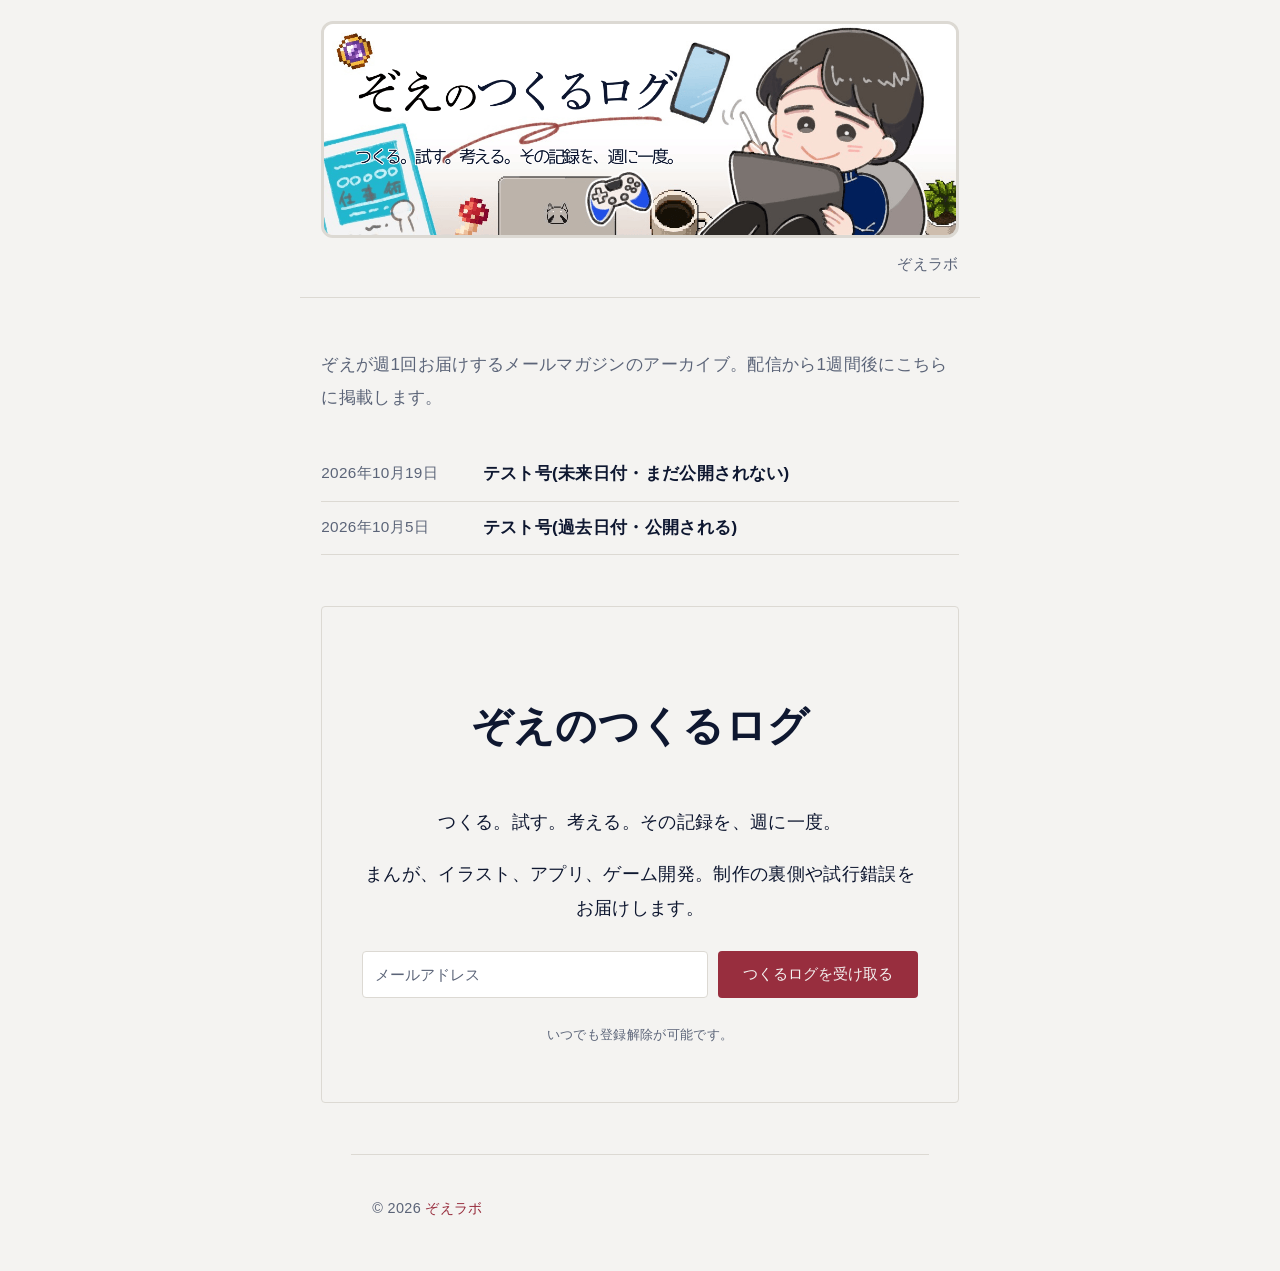
==== commit 81a33ec0: "deploy: push b1394498e090309e84c5129196c4152911a1a83e kz-sue/zoelab-letter@b1394498e090309e84c512919" ====
--- a/index.html
+++ b/index.html
@@ -1,3 +1,3 @@
-<!doctype html><html lang=ja><head><meta charset=utf-8><meta name=viewport content="width=device-width,initial-scale=1"><title>ぞえのつくるログ</title><meta name=description content="ぞえラボ(zoelab.jp)が週1回お届けするメールマガジンのアーカイブ"><link rel=canonical href=https://letter.zoelab.jp/><link rel=stylesheet href=/css/style.css><link rel=alternate type=application/rss+xml title=ぞえのつくるログ href=https://letter.zoelab.jp/index.xml><meta name=generator content="Hugo 0.168.0"></head><body><header class="site-header site-header--image"><a class=site-title href=/><img class=site-logo src=/img/header.png alt=ぞえのつくるログ width=1200 height=400></a><nav class=site-nav><a href=https://zoelab.jp/>ぞえラボ</a></nav></header><main class=site-main><section class=intro><p>ぞえラボ(zoelab.jp)が週1回お届けするメールマガジンのアーカイブ。配信から1週間後にこちらに掲載します。</p></section><ul class=post-list><li class=post-list__item><time class=post-list__date datetime=2026-10-19>2026年10月19日</time>
+<!doctype html><html lang=ja><head><meta charset=utf-8><meta name=viewport content="width=device-width,initial-scale=1"><title>ぞえのつくるログ</title><meta name=description content="ぞえが週1回お届けするメールマガジンのアーカイブ"><link rel=canonical href=https://letter.zoelab.jp/><link rel=stylesheet href=/css/style.css><link rel=alternate type=application/rss+xml title=ぞえのつくるログ href=https://letter.zoelab.jp/index.xml><meta name=generator content="Hugo 0.168.0"></head><body><header class="site-header site-header--image"><a class=site-title href=/><img class=site-logo src=/img/header.png alt=ぞえのつくるログ width=1200 height=400></a><nav class=site-nav><a href=https://zoelab.jp/>ぞえラボ</a></nav></header><main class=site-main><section class=intro><p>ぞえが週1回お届けするメールマガジンのアーカイブ。配信から1週間後にこちらに掲載します。</p></section><ul class=post-list><li class=post-list__item><time class=post-list__date datetime=2026-10-19>2026年10月19日</time>
 <a class=post-list__title href=/posts/2026-10-19-test-future/>テスト号(未来日付・まだ公開されない)</a></li><li class=post-list__item><time class=post-list__date datetime=2026-10-05>2026年10月5日</time>
 <a class=post-list__title href=/posts/2026-10-05-test-past/>テスト号(過去日付・公開される)</a></li></ul><section class=subscribe><script src=https://f.convertkit.com/ckjs/ck.5.js></script><form action=https://app.kit.com/forms/10065532/subscriptions style=background-color:#f4f3f1;border-radius:4px class="seva-form formkit-form" method=post data-sv-form=10065532 data-uid=e13d628d82 data-format=inline data-version=5 data-options='{"settings":{"after_subscribe":{"action":"message","success_message":"ご登録ありがとうございます。\n確認メールを送信しました。メール内のリンクをクリックすると登録完了です。","redirect_url":""},"analytics":{"google":null,"fathom":null,"facebook":null,"segment":null,"pinterest":null,"sparkloop":null,"googletagmanager":null},"modal":{"trigger":"timer","scroll_percentage":null,"timer":5,"devices":"all","show_once_every":15},"powered_by":{"show":false,"url":"https://kit.com/features/forms?utm_campaign=poweredby&amp;utm_content=form&amp;utm_medium=referral&amp;utm_source=dynamic"},"recaptcha":{"enabled":false},"return_visitor":{"action":"show","custom_content":""},"slide_in":{"display_in":"bottom_right","trigger":"timer","scroll_percentage":null,"timer":5,"devices":"all","show_once_every":15},"sticky_bar":{"display_in":"top","trigger":"timer","scroll_percentage":null,"timer":5,"devices":"all","show_once_every":15}},"version":"5"}' min-width="400 500 600 700 800"><div style=opacity:.2 class=formkit-background></div><div data-style=minimal><div class=formkit-header style=color:#0e1730;font-size:27px;font-weight:700 data-element=header><h2>ぞえのつくるログ</h2></div><div class=formkit-subheader style=color:#0e1730;font-size:18px data-element=subheader><p>つくる。試す。考える。その記録を、週に一度。</p><p>まんが、イラスト、アプリ、ゲーム開発。制作の裏側や試行錯誤をお届けします。</p></div><ul class="formkit-alert formkit-alert-error" data-element=errors data-group=alert></ul><div data-element=fields data-stacked=false class="seva-fields formkit-fields"><div class=formkit-field><input class=formkit-input name=email_address style=color:#000;border-color:#e3e3e3;border-radius:4px;font-weight:400 aria-label=メールアドレス placeholder=メールアドレス required type=email></div><button data-element=submit class="formkit-submit formkit-submit" style=color:#fff;background-color:#982e3e;border-radius:4px;font-weight:400><div class=formkit-spinner><div></div><div></div><div></div></div><span>つくるログを受け取る</span></button></div><div class=formkit-guarantee style=color:#4d4d4d;font-size:13px;font-weight:400 data-element=guarantee><p>いつでも登録解除が可能です。</p></div></div><style>.formkit-form[data-uid=e13d628d82] *{box-sizing:border-box}.formkit-form[data-uid=e13d628d82]{-webkit-font-smoothing:antialiased;-moz-osx-font-smoothing:grayscale}.formkit-form[data-uid=e13d628d82] legend{border:none;font-size:inherit;margin-bottom:10px;padding:0;position:relative;display:table}.formkit-form[data-uid=e13d628d82] fieldset{border:0;padding:.01em 0 0;margin:0;min-width:0}.formkit-form[data-uid=e13d628d82] body:not(:-moz-handler-blocked) fieldset{display:table-cell}.formkit-form[data-uid=e13d628d82] h1,.formkit-form[data-uid=e13d628d82] h2,.formkit-form[data-uid=e13d628d82] h3,.formkit-form[data-uid=e13d628d82] h4,.formkit-form[data-uid=e13d628d82] h5,.formkit-form[data-uid=e13d628d82] h6{color:inherit;font-size:inherit;font-weight:inherit}.formkit-form[data-uid=e13d628d82] h2{font-size:1.5em;margin:1em 0}.formkit-form[data-uid=e13d628d82] h3{font-size:1.17em;margin:1em 0}.formkit-form[data-uid=e13d628d82] p{color:inherit;font-size:inherit;font-weight:inherit}.formkit-form[data-uid=e13d628d82] ol:not([template-default]),.formkit-form[data-uid=e13d628d82] ul:not([template-default]),.formkit-form[data-uid=e13d628d82] blockquote:not([template-default]){text-align:left}.formkit-form[data-uid=e13d628d82] p:not([template-default]),.formkit-form[data-uid=e13d628d82] hr:not([template-default]),.formkit-form[data-uid=e13d628d82] blockquote:not([template-default]),.formkit-form[data-uid=e13d628d82] ol:not([template-default]),.formkit-form[data-uid=e13d628d82] ul:not([template-default]){color:inherit;font-style:initial}.formkit-form[data-uid=e13d628d82] .ordered-list,.formkit-form[data-uid=e13d628d82] .unordered-list{list-style-position:outside!important;padding-left:1em}.formkit-form[data-uid=e13d628d82] .list-item{padding-left:0}.formkit-form[data-uid=e13d628d82][data-format=modal]{display:none}.formkit-form[data-uid=e13d628d82][data-format="slide in"]{display:none}.formkit-form[data-uid=e13d628d82][data-format="sticky bar"]{display:none}.formkit-sticky-bar .formkit-form[data-uid=e13d628d82][data-format="sticky bar"]{display:block}.formkit-form[data-uid=e13d628d82] .formkit-input,.formkit-form[data-uid=e13d628d82] .formkit-select,.formkit-form[data-uid=e13d628d82] .formkit-checkboxes{width:100%}.formkit-form[data-uid=e13d628d82] .formkit-button,.formkit-form[data-uid=e13d628d82] .formkit-submit{border:0;border-radius:5px;color:#fff;cursor:pointer;display:inline-block;text-align:center;font-size:15px;font-weight:500;cursor:pointer;margin-bottom:15px;overflow:hidden;padding:0;position:relative;vertical-align:middle}.formkit-form[data-uid=e13d628d82] .formkit-button:hover,.formkit-form[data-uid=e13d628d82] .formkit-submit:hover,.formkit-form[data-uid=e13d628d82] .formkit-button:focus,.formkit-form[data-uid=e13d628d82] .formkit-submit:focus{outline:none}.formkit-form[data-uid=e13d628d82] .formkit-button:hover>span,.formkit-form[data-uid=e13d628d82] .formkit-submit:hover>span,.formkit-form[data-uid=e13d628d82] .formkit-button:focus>span,.formkit-form[data-uid=e13d628d82] .formkit-submit:focus>span{background-color:rgba(0,0,0,.1)}.formkit-form[data-uid=e13d628d82] .formkit-button>span,.formkit-form[data-uid=e13d628d82] .formkit-submit>span{display:block;-webkit-transition:all 300ms ease-in-out;transition:all 300ms ease-in-out;padding:12px 24px}.formkit-form[data-uid=e13d628d82] .formkit-input{background:#fff;font-size:15px;padding:12px;border:1px solid #e3e3e3;-webkit-flex:1 0 auto;-ms-flex:1 0 auto;flex:1 0 auto;line-height:1.4;margin:0;-webkit-transition:border-color ease-out 300ms;transition:border-color ease-out 300ms}.formkit-form[data-uid=e13d628d82] .formkit-input:focus{outline:none;border-color:#1677be;-webkit-transition:border-color ease 300ms;transition:border-color ease 300ms}.formkit-form[data-uid=e13d628d82] .formkit-input::-webkit-input-placeholder{color:inherit;opacity:.8}.formkit-form[data-uid=e13d628d82] .formkit-input::-moz-placeholder{color:inherit;opacity:.8}.formkit-form[data-uid=e13d628d82] .formkit-input:-ms-input-placeholder{color:inherit;opacity:.8}.formkit-form[data-uid=e13d628d82] .formkit-input::placeholder{color:inherit;opacity:.8}.formkit-form[data-uid=e13d628d82] [data-group=dropdown]{position:relative;display:inline-block;width:100%}.formkit-form[data-uid=e13d628d82] [data-group=dropdown]::before{content:"";top:calc(50% - 2.5px);right:10px;position:absolute;pointer-events:none;border-color:#4f4f4f transparent transparent transparent;border-style:solid;border-width:6px 6px 0;height:0;width:0;z-index:999}.formkit-form[data-uid=e13d628d82] [data-group=dropdown] select{height:auto;width:100%;cursor:pointer;color:#333;line-height:1.4;margin-bottom:0;padding:0 6px;-webkit-appearance:none;-moz-appearance:none;appearance:none;font-size:15px;padding:12px;padding-right:25px;border:1px solid #e3e3e3;background:#fff}.formkit-form[data-uid=e13d628d82] [data-group=dropdown] select:focus{outline:none}.formkit-form[data-uid=e13d628d82] [data-group=checkboxes]{text-align:left;margin:0}.formkit-form[data-uid=e13d628d82] [data-group=checkboxes] [data-group=checkbox]{margin-bottom:10px}.formkit-form[data-uid=e13d628d82] [data-group=checkboxes] [data-group=checkbox] *{cursor:pointer}.formkit-form[data-uid=e13d628d82] [data-group=checkboxes] [data-group=checkbox]:last-of-type{margin-bottom:0}.formkit-form[data-uid=e13d628d82] [data-group=checkboxes] [data-group=checkbox] input[type=checkbox]{display:none}.formkit-form[data-uid=e13d628d82] [data-group=checkboxes] [data-group=checkbox] input[type=checkbox]+label::after{content:none}.formkit-form[data-uid=e13d628d82] [data-group=checkboxes] [data-group=checkbox] input[type=checkbox]:checked+label::after{border-color:#fff;content:""}.formkit-form[data-uid=e13d628d82] [data-group=checkboxes] [data-group=checkbox] input[type=checkbox]:checked+label::before{background:#10bf7a;border-color:#10bf7a}.formkit-form[data-uid=e13d628d82] [data-group=checkboxes] [data-group=checkbox] label{position:relative;display:inline-block;padding-left:28px}.formkit-form[data-uid=e13d628d82] [data-group=checkboxes] [data-group=checkbox] label::before,.formkit-form[data-uid=e13d628d82] [data-group=checkboxes] [data-group=checkbox] label::after{position:absolute;content:"";display:inline-block}.formkit-form[data-uid=e13d628d82] [data-group=checkboxes] [data-group=checkbox] label::before{height:16px;width:16px;border:1px solid #e3e3e3;background:#fff;left:0;top:3px}.formkit-form[data-uid=e13d628d82] [data-group=checkboxes] [data-group=checkbox] label::after{height:4px;width:8px;border-left:2px solid #4d4d4d;border-bottom:2px solid #4d4d4d;-webkit-transform:rotate(-45deg);-ms-transform:rotate(-45deg);transform:rotate(-45deg);left:4px;top:8px}.formkit-form[data-uid=e13d628d82] .formkit-alert{background:#f9fafb;border:1px solid #e3e3e3;border-radius:5px;-webkit-flex:1 0 auto;-ms-flex:1 0 auto;flex:1 0 auto;list-style:none;margin:25px auto;padding:12px;text-align:center;width:100%}.formkit-form[data-uid=e13d628d82] .formkit-alert:empty{display:none}.formkit-form[data-uid=e13d628d82] .formkit-alert-success{background:#d3fbeb;border-color:#10bf7a;color:#0c905c}.formkit-form[data-uid=e13d628d82] .formkit-alert-error{background:#fde8e2;border-color:#f2643b;color:#ea4110}.formkit-form[data-uid=e13d628d82] .formkit-spinner{display:-webkit-box;display:-webkit-flex;display:-ms-flexbox;display:flex;height:0;width:0;margin:0 auto;position:absolute;top:0;left:0;right:0;width:0;overflow:hidden;text-align:center;-webkit-transition:all 300ms ease-in-out;transition:all 300ms ease-in-out}.formkit-form[data-uid=e13d628d82] .formkit-spinner>div{margin:auto;width:12px;height:12px;background-color:#fff;opacity:.3;border-radius:100%;display:inline-block;-webkit-animation:formkit-bouncedelay-formkit-form-data-uid-e13d628d82- 1.4s infinite ease-in-out both;animation:formkit-bouncedelay-formkit-form-data-uid-e13d628d82- 1.4s infinite ease-in-out both}.formkit-form[data-uid=e13d628d82] .formkit-spinner>div:nth-child(1){-webkit-animation-delay:-.32s;animation-delay:-.32s}.formkit-form[data-uid=e13d628d82] .formkit-spinner>div:nth-child(2){-webkit-animation-delay:-.16s;animation-delay:-.16s}.formkit-form[data-uid=e13d628d82] .formkit-submit[data-active] .formkit-spinner{opacity:1;height:100%;width:50px}.formkit-form[data-uid=e13d628d82] .formkit-submit[data-active] .formkit-spinner~span{opacity:0}.formkit-form[data-uid=e13d628d82] .formkit-powered-by[data-active=false]{opacity:.35}.formkit-form[data-uid=e13d628d82] .formkit-powered-by-convertkit-container{display:-webkit-box;display:-webkit-flex;display:-ms-flexbox;display:flex;width:100%;margin:10px 0;position:relative}.formkit-form[data-uid=e13d628d82] .formkit-powered-by-convertkit-container[data-active=false]{opacity:.35}.formkit-form[data-uid=e13d628d82] .formkit-powered-by-convertkit{-webkit-align-items:center;-webkit-box-align:center;-ms-flex-align:center;align-items:center;background-color:#fff;border-radius:9px;color:#3d3d3d;cursor:pointer;display:block;height:36px;margin:0 auto;opacity:.95;padding:0;-webkit-text-decoration:none;text-decoration:none;text-indent:100%;-webkit-transition:ease-in-out all 200ms;transition:ease-in-out all 200ms;white-space:nowrap;overflow:hidden;-webkit-user-select:none;-moz-user-select:none;-ms-user-select:none;user-select:none;width:157px;background-repeat:no-repeat;background-position:50%;background-image:url("data:image/svg+xml;charset=utf8,%3Csvg width='133' height='36' viewBox='0 0 133 36' fill='none' xmlns='http://www.w3.org/2000/svg'%3E%3Cpath d='M0.861 25.5C0.735 25.5 0.651 25.416 0.651 25.29V10.548C0.651 10.422 0.735 10.338 0.861 10.338H6.279C9.072 10.338 10.668 11.451 10.668 13.824C10.668 15.819 9.219 16.932 8.001 17.226C7.707 17.268 7.707 17.625 8.022 17.688C9.912 18.108 11.088 19.116 11.088 21.321C11.088 23.715 9.429 25.5 6.426 25.5H0.861ZM5.397 23.085C6.825 23.085 7.518 22.224 7.518 21.006C7.518 19.683 6.825 18.948 5.397 18.948H4.2V23.085H5.397ZM5.313 16.617C6.51 16.617 7.245 15.945 7.245 14.601C7.245 13.383 6.51 12.753 5.25 12.753H4.2V16.617H5.313ZM17.9758 23.883C17.9758 23.568 17.6608 23.505 17.5348 23.799C17.0308 24.954 16.1698 25.731 14.5528 25.731C12.8728 25.731 12.0958 24.471 12.0958 22.707V14.937C12.0958 14.811 12.1798 14.727 12.3058 14.727H15.2248C15.3508 14.727 15.4348 14.811 15.4348 14.937V21.657C15.4348 22.581 15.7708 23.022 16.4638 23.022C17.1778 23.022 17.6188 22.581 17.6188 21.657V14.937C17.6188 14.811 17.7028 14.727 17.8288 14.727H20.7478C20.8738 14.727 20.9578 14.811 20.9578 14.937V25.29C20.9578 25.416 20.8738 25.5 20.7478 25.5H18.1858C18.0598 25.5 17.9758 25.416 17.9758 25.29V23.883ZM25.6141 25.29C25.6141 25.416 25.5301 25.5 25.4041 25.5H22.4851C22.3591 25.5 22.2751 25.416 22.2751 25.29V14.937C22.2751 14.811 22.3591 14.727 22.4851 14.727H25.4041C25.5301 14.727 25.6141 14.811 25.6141 14.937V25.29ZM23.9131 13.74C22.8001 13.74 22.0441 12.942 22.0441 11.934C22.0441 10.926 22.8001 10.107 23.9131 10.107C25.0051 10.107 25.7611 10.926 25.7611 11.934C25.7611 12.942 25.0051 13.74 23.9131 13.74ZM26.7883 10.548C26.7883 10.422 26.8723 10.338 26.9983 10.338H29.9173C30.0433 10.338 30.1273 10.422 30.1273 10.548V22.056C30.1273 22.749 30.2533 23.085 30.8203 23.085C31.0093 23.085 31.1983 23.043 31.3663 23.001C31.5133 22.959 31.6183 22.959 31.6183 23.127V25.059C31.6183 25.164 31.5763 25.269 31.4923 25.311C30.9673 25.521 30.2953 25.71 29.5813 25.71C27.7123 25.71 26.7883 24.639 26.7883 22.476V10.548ZM32.4237 14.727C32.8227 14.727 32.9277 14.538 32.9697 14.055L33.1167 12.039C33.1167 11.913 33.2217 11.829 33.3477 11.829H35.8887C36.0147 11.829 36.0987 11.913 36.0987 12.039V14.517C36.0987 14.643 36.1827 14.727 36.3087 14.727H38.2827C38.4087 14.727 38.4927 14.811 38.4927 14.937V16.659C38.4927 16.785 38.4087 16.869 38.2827 16.869H36.0777V22.056C36.0777 22.875 36.5397 23.085 37.0647 23.085C37.4847 23.085 37.9467 22.938 38.3247 22.707C38.4717 22.623 38.5767 22.665 38.5767 22.833V24.828C38.5767 24.933 38.5347 25.017 38.4507 25.08C37.8417 25.458 36.9807 25.71 36.0357 25.71C34.2927 25.71 32.7387 24.912 32.7387 22.476V16.869H31.8567C31.7307 16.869 31.6467 16.785 31.6467 16.659V14.937C31.6467 14.811 31.7307 14.727 31.8567 14.727H32.4237ZM51.3808 14.727C51.5068 14.727 51.5908 14.79 51.6118 14.916L52.3888 19.851L52.5778 21.174C52.6198 21.468 52.9558 21.468 52.9768 21.174C53.0398 20.712 53.0818 20.271 53.1658 19.83L53.8798 14.916C53.9008 14.79 53.9848 14.727 54.1108 14.727H56.6728C56.8198 14.727 56.8828 14.811 56.8618 14.958L54.6778 25.311C54.6568 25.437 54.5728 25.5 54.4468 25.5H51.3178C51.1918 25.5 51.1078 25.437 51.0868 25.311L50.1208 20.082L49.8898 18.633C49.8688 18.444 49.6588 18.444 49.6378 18.633L49.4068 20.103L48.5458 25.311C48.5248 25.437 48.4408 25.5 48.3148 25.5H45.2068C45.0808 25.5 44.9968 25.437 44.9758 25.311L42.8128 14.958C42.7918 14.811 42.8548 14.727 43.0018 14.727H45.9628C46.0888 14.727 46.1728 14.79 46.1938 14.916L46.9288 19.83C47.0128 20.271 47.0758 20.754 47.1388 21.195C47.2018 21.51 47.4748 21.531 47.5378 21.195L47.7478 19.872L48.6088 14.916C48.6298 14.79 48.7138 14.727 48.8398 14.727H51.3808ZM61.1582 25.29C61.1582 25.416 61.0742 25.5 60.9482 25.5H58.0292C57.9032 25.5 57.8192 25.416 57.8192 25.29V14.937C57.8192 14.811 57.9032 14.727 58.0292 14.727H60.9482C61.0742 14.727 61.1582 14.811 61.1582 14.937V25.29ZM59.4572 13.74C58.3442 13.74 57.5882 12.942 57.5882 11.934C57.5882 10.926 58.3442 10.107 59.4572 10.107C60.5492 10.107 61.3052 10.926 61.3052 11.934C61.3052 12.942 60.5492 13.74 59.4572 13.74ZM62.8154 14.727C63.2144 14.727 63.3194 14.538 63.3614 14.055L63.5084 12.039C63.5084 11.913 63.6134 11.829 63.7394 11.829H66.2804C66.4064 11.829 66.4904 11.913 66.4904 12.039V14.517C66.4904 14.643 66.5744 14.727 66.7004 14.727H68.6744C68.8004 14.727 68.8844 14.811 68.8844 14.937V16.659C68.8844 16.785 68.8004 16.869 68.6744 16.869H66.4694V22.056C66.4694 22.875 66.9314 23.085 67.4564 23.085C67.8764 23.085 68.3384 22.938 68.7164 22.707C68.8634 22.623 68.9684 22.665 68.9684 22.833V24.828C68.9684 24.933 68.9264 25.017 68.8424 25.08C68.2334 25.458 67.3724 25.71 66.4274 25.71C64.6844 25.71 63.1304 24.912 63.1304 22.476V16.869H62.2484C62.1224 16.869 62.0384 16.785 62.0384 16.659V14.937C62.0384 14.811 62.1224 14.727 62.2484 14.727H62.8154ZM73.4298 16.323C73.4298 16.638 73.7868 16.68 73.9128 16.407C74.3748 15.315 75.1308 14.496 76.6008 14.496C78.2178 14.496 78.9528 15.609 78.9528 17.373V25.29C78.9528 25.416 78.8688 25.5 78.7428 25.5H75.8238C75.6978 25.5 75.6138 25.416 75.6138 25.29V18.633C75.6138 17.709 75.2778 17.268 74.5848 17.268C73.8708 17.268 73.4298 17.709 73.4298 18.633V25.29C73.4298 25.416 73.3458 25.5 73.2198 25.5H70.3008C70.1748 25.5 70.0908 25.416 70.0908 25.29V10.548C70.0908 10.422 70.1748 10.338 70.3008 10.338H73.2198C73.3458 10.338 73.4298 10.422 73.4298 10.548V16.323Z' fill='%231E1E1E'/%3E%3Cpath d='M100.132 16.3203C105.58 17.3761 107.272 22.4211 107.318 27.4961C107.318 27.6101 107.226 27.7041 107.112 27.7041H100.252C100.138 27.7041 100.046 27.6121 100.046 27.5001C100.026 23.5629 99.3877 20.0896 95.4865 19.9396C95.3705 19.9356 95.2725 20.0276 95.2725 20.1456V27.5001C95.2725 27.6141 95.1806 27.7061 95.0666 27.7061H88.206C88.092 27.7061 88 27.6141 88 27.5001V8.75585C88 8.64187 88.092 8.54989 88.206 8.54989H95.0686C95.1826 8.54989 95.2745 8.64187 95.2745 8.75585V15.7764C95.2745 15.8804 95.3585 15.9644 95.4625 15.9644C95.5445 15.9644 95.6185 15.9104 95.6425 15.8324C97.4081 10.0416 100.709 8.58588 106.07 8.55189C106.184 8.55189 106.276 8.64387 106.276 8.75785V15.7604C106.276 15.8744 106.184 15.9664 106.07 15.9664H100.166C100.066 15.9664 99.9856 16.0464 99.9856 16.1464C99.9856 16.2304 100.048 16.3043 100.132 16.3203ZM118.918 20.7095V16.1704C118.918 16.0564 119.01 15.9644 119.124 15.9644H124.173C124.273 15.9644 124.353 15.8844 124.353 15.7844C124.353 15.6985 124.291 15.6245 124.207 15.6085C120.256 14.8246 118.432 12.5511 118.37 8.75585C118.368 8.64387 118.458 8.54989 118.572 8.54989H125.986C126.1 8.54989 126.192 8.64187 126.192 8.75585V11.9532C126.192 12.0672 126.284 12.1592 126.398 12.1592H130.649C130.763 12.1592 130.855 12.2511 130.855 12.3651V15.7624C130.855 15.8764 130.763 15.9684 130.649 15.9684H126.398C126.284 15.9684 126.192 16.0604 126.192 16.1744V19.8356C126.192 21.1294 126.986 21.5553 128.04 21.5553C129.692 21.5553 131.323 20.8114 131.977 20.4735C132.113 20.4035 132.277 20.5015 132.277 20.6555V26.3543C132.277 26.5063 132.193 26.6463 132.059 26.7183C131.413 27.0582 129.418 28 127.136 28C122.435 27.996 118.918 26.0824 118.918 20.7095ZM109.266 27.4981V16.1704C109.266 16.0564 109.358 15.9644 109.472 15.9644H116.334C116.448 15.9644 116.54 16.0564 116.54 16.1704V27.4981C116.54 27.6121 116.448 27.7041 116.334 27.7041H109.472C109.358 27.7021 109.266 27.6101 109.266 27.4981ZM108.876 11.4913C108.876 13.4189 110.238 14.9826 112.853 14.9826C115.469 14.9826 116.83 13.4189 116.83 11.4913C116.83 9.56369 115.471 8 112.853 8C110.238 8 108.876 9.56369 108.876 11.4913Z' fill='%231E1E1E'/%3E%3C/svg%3E")}.formkit-form[data-uid=e13d628d82] .formkit-powered-by-convertkit:hover,.formkit-form[data-uid=e13d628d82] .formkit-powered-by-convertkit:focus{background-color:#fff;-webkit-transform:scale(1.025)perspective(1px);-ms-transform:scale(1.025)perspective(1px);transform:scale(1.025)perspective(1px);opacity:1}.formkit-form[data-uid=e13d628d82] .formkit-powered-by-convertkit[data-variant=dark],.formkit-form[data-uid=e13d628d82] .formkit-powered-by-convertkit[data-variant=light]{background-color:transparent;border-color:transparent;width:133px}.formkit-form[data-uid=e13d628d82] .formkit-powered-by-convertkit[data-variant=light]{color:#fff;background-image:url("data:image/svg+xml;charset=utf8,%3Csvg width='133' height='36' viewBox='0 0 133 36' fill='none' xmlns='http://www.w3.org/2000/svg'%3E%3Cpath d='M0.861 25.5C0.735 25.5 0.651 25.416 0.651 25.29V10.548C0.651 10.422 0.735 10.338 0.861 10.338H6.279C9.072 10.338 10.668 11.451 10.668 13.824C10.668 15.819 9.219 16.932 8.001 17.226C7.707 17.268 7.707 17.625 8.022 17.688C9.912 18.108 11.088 19.116 11.088 21.321C11.088 23.715 9.429 25.5 6.426 25.5H0.861ZM5.397 23.085C6.825 23.085 7.518 22.224 7.518 21.006C7.518 19.683 6.825 18.948 5.397 18.948H4.2V23.085H5.397ZM5.313 16.617C6.51 16.617 7.245 15.945 7.245 14.601C7.245 13.383 6.51 12.753 5.25 12.753H4.2V16.617H5.313ZM17.9758 23.883C17.9758 23.568 17.6608 23.505 17.5348 23.799C17.0308 24.954 16.1698 25.731 14.5528 25.731C12.8728 25.731 12.0958 24.471 12.0958 22.707V14.937C12.0958 14.811 12.1798 14.727 12.3058 14.727H15.2248C15.3508 14.727 15.4348 14.811 15.4348 14.937V21.657C15.4348 22.581 15.7708 23.022 16.4638 23.022C17.1778 23.022 17.6188 22.581 17.6188 21.657V14.937C17.6188 14.811 17.7028 14.727 17.8288 14.727H20.7478C20.8738 14.727 20.9578 14.811 20.9578 14.937V25.29C20.9578 25.416 20.8738 25.5 20.7478 25.5H18.1858C18.0598 25.5 17.9758 25.416 17.9758 25.29V23.883ZM25.6141 25.29C25.6141 25.416 25.5301 25.5 25.4041 25.5H22.4851C22.3591 25.5 22.2751 25.416 22.2751 25.29V14.937C22.2751 14.811 22.3591 14.727 22.4851 14.727H25.4041C25.5301 14.727 25.6141 14.811 25.6141 14.937V25.29ZM23.9131 13.74C22.8001 13.74 22.0441 12.942 22.0441 11.934C22.0441 10.926 22.8001 10.107 23.9131 10.107C25.0051 10.107 25.7611 10.926 25.7611 11.934C25.7611 12.942 25.0051 13.74 23.9131 13.74ZM26.7883 10.548C26.7883 10.422 26.8723 10.338 26.9983 10.338H29.9173C30.0433 10.338 30.1273 10.422 30.1273 10.548V22.056C30.1273 22.749 30.2533 23.085 30.8203 23.085C31.0093 23.085 31.1983 23.043 31.3663 23.001C31.5133 22.959 31.6183 22.959 31.6183 23.127V25.059C31.6183 25.164 31.5763 25.269 31.4923 25.311C30.9673 25.521 30.2953 25.71 29.5813 25.71C27.7123 25.71 26.7883 24.639 26.7883 22.476V10.548ZM32.4237 14.727C32.8227 14.727 32.9277 14.538 32.9697 14.055L33.1167 12.039C33.1167 11.913 33.2217 11.829 33.3477 11.829H35.8887C36.0147 11.829 36.0987 11.913 36.0987 12.039V14.517C36.0987 14.643 36.1827 14.727 36.3087 14.727H38.2827C38.4087 14.727 38.4927 14.811 38.4927 14.937V16.659C38.4927 16.785 38.4087 16.869 38.2827 16.869H36.0777V22.056C36.0777 22.875 36.5397 23.085 37.0647 23.085C37.4847 23.085 37.9467 22.938 38.3247 22.707C38.4717 22.623 38.5767 22.665 38.5767 22.833V24.828C38.5767 24.933 38.5347 25.017 38.4507 25.08C37.8417 25.458 36.9807 25.71 36.0357 25.71C34.2927 25.71 32.7387 24.912 32.7387 22.476V16.869H31.8567C31.7307 16.869 31.6467 16.785 31.6467 16.659V14.937C31.6467 14.811 31.7307 14.727 31.8567 14.727H32.4237ZM51.3808 14.727C51.5068 14.727 51.5908 14.79 51.6118 14.916L52.3888 19.851L52.5778 21.174C52.6198 21.468 52.9558 21.468 52.9768 21.174C53.0398 20.712 53.0818 20.271 53.1658 19.83L53.8798 14.916C53.9008 14.79 53.9848 14.727 54.1108 14.727H56.6728C56.8198 14.727 56.8828 14.811 56.8618 14.958L54.6778 25.311C54.6568 25.437 54.5728 25.5 54.4468 25.5H51.3178C51.1918 25.5 51.1078 25.437 51.0868 25.311L50.1208 20.082L49.8898 18.633C49.8688 18.444 49.6588 18.444 49.6378 18.633L49.4068 20.103L48.5458 25.311C48.5248 25.437 48.4408 25.5 48.3148 25.5H45.2068C45.0808 25.5 44.9968 25.437 44.9758 25.311L42.8128 14.958C42.7918 14.811 42.8548 14.727 43.0018 14.727H45.9628C46.0888 14.727 46.1728 14.79 46.1938 14.916L46.9288 19.83C47.0128 20.271 47.0758 20.754 47.1388 21.195C47.2018 21.51 47.4748 21.531 47.5378 21.195L47.7478 19.872L48.6088 14.916C48.6298 14.79 48.7138 14.727 48.8398 14.727H51.3808ZM61.1582 25.29C61.1582 25.416 61.0742 25.5 60.9482 25.5H58.0292C57.9032 25.5 57.8192 25.416 57.8192 25.29V14.937C57.8192 14.811 57.9032 14.727 58.0292 14.727H60.9482C61.0742 14.727 61.1582 14.811 61.1582 14.937V25.29ZM59.4572 13.74C58.3442 13.74 57.5882 12.942 57.5882 11.934C57.5882 10.926 58.3442 10.107 59.4572 10.107C60.5492 10.107 61.3052 10.926 61.3052 11.934C61.3052 12.942 60.5492 13.74 59.4572 13.74ZM62.8154 14.727C63.2144 14.727 63.3194 14.538 63.3614 14.055L63.5084 12.039C63.5084 11.913 63.6134 11.829 63.7394 11.829H66.2804C66.4064 11.829 66.4904 11.913 66.4904 12.039V14.517C66.4904 14.643 66.5744 14.727 66.7004 14.727H68.6744C68.8004 14.727 68.8844 14.811 68.8844 14.937V16.659C68.8844 16.785 68.8004 16.869 68.6744 16.869H66.4694V22.056C66.4694 22.875 66.9314 23.085 67.4564 23.085C67.8764 23.085 68.3384 22.938 68.7164 22.707C68.8634 22.623 68.9684 22.665 68.9684 22.833V24.828C68.9684 24.933 68.9264 25.017 68.8424 25.08C68.2334 25.458 67.3724 25.71 66.4274 25.71C64.6844 25.71 63.1304 24.912 63.1304 22.476V16.869H62.2484C62.1224 16.869 62.0384 16.785 62.0384 16.659V14.937C62.0384 14.811 62.1224 14.727 62.2484 14.727H62.8154ZM73.4298 16.323C73.4298 16.638 73.7868 16.68 73.9128 16.407C74.3748 15.315 75.1308 14.496 76.6008 14.496C78.2178 14.496 78.9528 15.609 78.9528 17.373V25.29C78.9528 25.416 78.8688 25.5 78.7428 25.5H75.8238C75.6978 25.5 75.6138 25.416 75.6138 25.29V18.633C75.6138 17.709 75.2778 17.268 74.5848 17.268C73.8708 17.268 73.4298 17.709 73.4298 18.633V25.29C73.4298 25.416 73.3458 25.5 73.2198 25.5H70.3008C70.1748 25.5 70.0908 25.416 70.0908 25.29V10.548C70.0908 10.422 70.1748 10.338 70.3008 10.338H73.2198C73.3458 10.338 73.4298 10.422 73.4298 10.548V16.323Z' fill='white'/%3E%3Cpath d='M100.132 16.3203C105.58 17.3761 107.272 22.4211 107.318 27.4961C107.318 27.6101 107.226 27.7041 107.112 27.7041H100.252C100.138 27.7041 100.046 27.6121 100.046 27.5001C100.026 23.5629 99.3877 20.0896 95.4865 19.9396C95.3705 19.9356 95.2725 20.0276 95.2725 20.1456V27.5001C95.2725 27.6141 95.1806 27.7061 95.0666 27.7061H88.206C88.092 27.7061 88 27.6141 88 27.5001V8.75585C88 8.64187 88.092 8.54989 88.206 8.54989H95.0686C95.1826 8.54989 95.2745 8.64187 95.2745 8.75585V15.7764C95.2745 15.8804 95.3585 15.9644 95.4625 15.9644C95.5445 15.9644 95.6185 15.9104 95.6425 15.8324C97.4081 10.0416 100.709 8.58588 106.07 8.55189C106.184 8.55189 106.276 8.64387 106.276 8.75785V15.7604C106.276 15.8744 106.184 15.9664 106.07 15.9664H100.166C100.066 15.9664 99.9856 16.0464 99.9856 16.1464C99.9856 16.2304 100.048 16.3043 100.132 16.3203ZM118.918 20.7095V16.1704C118.918 16.0564 119.01 15.9644 119.124 15.9644H124.173C124.273 15.9644 124.353 15.8844 124.353 15.7844C124.353 15.6985 124.291 15.6245 124.207 15.6085C120.256 14.8246 118.432 12.5511 118.37 8.75585C118.368 8.64387 118.458 8.54989 118.572 8.54989H125.986C126.1 8.54989 126.192 8.64187 126.192 8.75585V11.9532C126.192 12.0672 126.284 12.1592 126.398 12.1592H130.649C130.763 12.1592 130.855 12.2511 130.855 12.3651V15.7624C130.855 15.8764 130.763 15.9684 130.649 15.9684H126.398C126.284 15.9684 126.192 16.0604 126.192 16.1744V19.8356C126.192 21.1294 126.986 21.5553 128.04 21.5553C129.692 21.5553 131.323 20.8114 131.977 20.4735C132.113 20.4035 132.277 20.5015 132.277 20.6555V26.3543C132.277 26.5063 132.193 26.6463 132.059 26.7183C131.413 27.0582 129.418 28 127.136 28C122.435 27.996 118.918 26.0824 118.918 20.7095ZM109.266 27.4981V16.1704C109.266 16.0564 109.358 15.9644 109.472 15.9644H116.334C116.448 15.9644 116.54 16.0564 116.54 16.1704V27.4981C116.54 27.6121 116.448 27.7041 116.334 27.7041H109.472C109.358 27.7021 109.266 27.6101 109.266 27.4981ZM108.876 11.4913C108.876 13.4189 110.238 14.9826 112.853 14.9826C115.469 14.9826 116.83 13.4189 116.83 11.4913C116.83 9.56369 115.471 8 112.853 8C110.238 8 108.876 9.56369 108.876 11.4913Z' fill='white'/%3E%3C/svg%3E")}@-webkit-keyframes formkit-bouncedelay-formkit-form-data-uid-e13d628d82-{0%,80%,100%{-webkit-transform:scale(0);-ms-transform:scale(0);transform:scale(0)}40%{-webkit-transform:scale(1);-ms-transform:scale(1);transform:scale(1)}}@keyframes formkit-bouncedelay-formkit-form-data-uid-e13d628d82-{0%,80%,100%{-webkit-transform:scale(0);-ms-transform:scale(0);transform:scale(0)}40%{-webkit-transform:scale(1);-ms-transform:scale(1);transform:scale(1)}}.formkit-form[data-uid=e13d628d82] blockquote{padding:10px 20px;margin:0 0 20px;border-left:5px solid #e1e1e1}.formkit-form[data-uid=e13d628d82] .seva-custom-content{padding:15px;font-size:16px;color:#fff;mix-blend-mode:difference}.formkit-form[data-uid=e13d628d82] .formkit-modal.guard{max-width:420px;width:100%}.formkit-form[data-uid=e13d628d82]{border:1px solid #e3e3e3;max-width:700px;position:relative;overflow:hidden}.formkit-form[data-uid=e13d628d82] .formkit-background{width:100%;height:100%;position:absolute;top:0;left:0;background-size:cover;background-position:50%;opacity:.3}.formkit-form[data-uid=e13d628d82] [data-style=minimal]{padding:20px;width:100%;position:relative}.formkit-form[data-uid=e13d628d82] .formkit-header{margin:0 0 27px;text-align:center}.formkit-form[data-uid=e13d628d82] .formkit-subheader{margin:18px 0;text-align:center}.formkit-form[data-uid=e13d628d82] .formkit-guarantee{font-size:13px;margin:10px 0 15px;text-align:center}.formkit-form[data-uid=e13d628d82] .formkit-guarantee>p{margin:0}.formkit-form[data-uid=e13d628d82] .formkit-powered-by-convertkit-container{margin-bottom:0}.formkit-form[data-uid=e13d628d82] .formkit-fields{display:-webkit-box;display:-webkit-flex;display:-ms-flexbox;display:flex;-webkit-flex-wrap:wrap;-ms-flex-wrap:wrap;flex-wrap:wrap;margin:25px auto 0}.formkit-form[data-uid=e13d628d82] .formkit-field{min-width:220px}.formkit-form[data-uid=e13d628d82] .formkit-field,.formkit-form[data-uid=e13d628d82] .formkit-submit{margin:0 0 15px;-webkit-flex:1 0 100%;-ms-flex:1 0 100%;flex:1 0 100%}.formkit-form[data-uid=e13d628d82][min-width~="600"] [data-style=minimal]{padding:40px}.formkit-form[data-uid=e13d628d82][min-width~="600"] .formkit-fields[data-stacked=false]{margin-left:-5px;margin-right:-5px}.formkit-form[data-uid=e13d628d82][min-width~="600"] .formkit-fields[data-stacked=false] .formkit-field,.formkit-form[data-uid=e13d628d82][min-width~="600"] .formkit-fields[data-stacked=false] .formkit-submit{margin:0 5px 15px}.formkit-form[data-uid=e13d628d82][min-width~="600"] .formkit-fields[data-stacked=false] .formkit-field{-webkit-flex:100 1 auto;-ms-flex:100 1 auto;flex:100 1 auto}.formkit-form[data-uid=e13d628d82][min-width~="600"] .formkit-fields[data-stacked=false] .formkit-submit{-webkit-flex:1 1 auto;-ms-flex:1 1 auto;flex:auto}</style></form></section></main><footer class=site-footer><p>&copy; 2026 <a href=https://zoelab.jp/>ぞえラボ</a></p></footer></body></html>
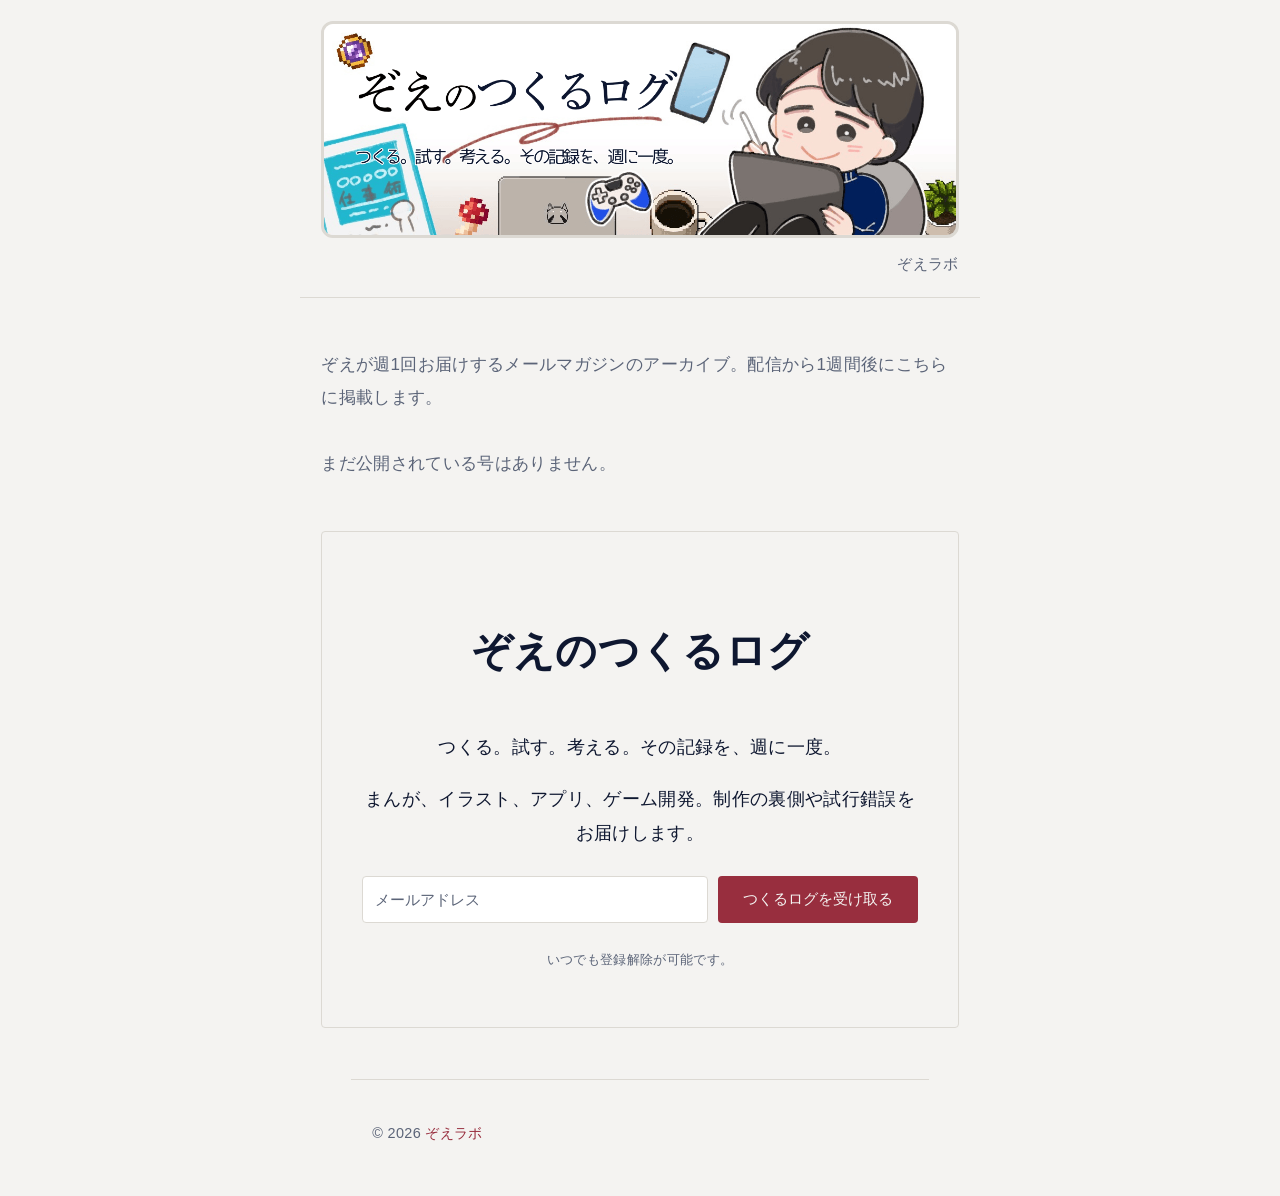
==== commit 184c026b: "deploy: push 4b92120a7136e23bac74b89e97e8cdc9cc80acf5 kz-sue/zoelab-letter@4b92120a7136e23bac74b89e9" ====
--- a/index.html
+++ b/index.html
@@ -1,3 +1 @@
-<!doctype html><html lang=ja><head><meta charset=utf-8><meta name=viewport content="width=device-width,initial-scale=1"><title>ぞえのつくるログ</title><meta name=description content="ぞえが週1回お届けするメールマガジンのアーカイブ"><link rel=canonical href=https://letter.zoelab.jp/><link rel=stylesheet href=/css/style.css><link rel=alternate type=application/rss+xml title=ぞえのつくるログ href=https://letter.zoelab.jp/index.xml><meta name=generator content="Hugo 0.168.0"></head><body><header class="site-header site-header--image"><a class=site-title href=/><img class=site-logo src=/img/header.png alt=ぞえのつくるログ width=1200 height=400></a><nav class=site-nav><a href=https://zoelab.jp/>ぞえラボ</a></nav></header><main class=site-main><section class=intro><p>ぞえが週1回お届けするメールマガジンのアーカイブ。配信から1週間後にこちらに掲載します。</p></section><ul class=post-list><li class=post-list__item><time class=post-list__date datetime=2026-10-19>2026年10月19日</time>
-<a class=post-list__title href=/posts/2026-10-19-test-future/>テスト号(未来日付・まだ公開されない)</a></li><li class=post-list__item><time class=post-list__date datetime=2026-10-05>2026年10月5日</time>
-<a class=post-list__title href=/posts/2026-10-05-test-past/>テスト号(過去日付・公開される)</a></li></ul><section class=subscribe><script src=https://f.convertkit.com/ckjs/ck.5.js></script><form action=https://app.kit.com/forms/10065532/subscriptions style=background-color:#f4f3f1;border-radius:4px class="seva-form formkit-form" method=post data-sv-form=10065532 data-uid=e13d628d82 data-format=inline data-version=5 data-options='{"settings":{"after_subscribe":{"action":"message","success_message":"ご登録ありがとうございます。\n確認メールを送信しました。メール内のリンクをクリックすると登録完了です。","redirect_url":""},"analytics":{"google":null,"fathom":null,"facebook":null,"segment":null,"pinterest":null,"sparkloop":null,"googletagmanager":null},"modal":{"trigger":"timer","scroll_percentage":null,"timer":5,"devices":"all","show_once_every":15},"powered_by":{"show":false,"url":"https://kit.com/features/forms?utm_campaign=poweredby&amp;utm_content=form&amp;utm_medium=referral&amp;utm_source=dynamic"},"recaptcha":{"enabled":false},"return_visitor":{"action":"show","custom_content":""},"slide_in":{"display_in":"bottom_right","trigger":"timer","scroll_percentage":null,"timer":5,"devices":"all","show_once_every":15},"sticky_bar":{"display_in":"top","trigger":"timer","scroll_percentage":null,"timer":5,"devices":"all","show_once_every":15}},"version":"5"}' min-width="400 500 600 700 800"><div style=opacity:.2 class=formkit-background></div><div data-style=minimal><div class=formkit-header style=color:#0e1730;font-size:27px;font-weight:700 data-element=header><h2>ぞえのつくるログ</h2></div><div class=formkit-subheader style=color:#0e1730;font-size:18px data-element=subheader><p>つくる。試す。考える。その記録を、週に一度。</p><p>まんが、イラスト、アプリ、ゲーム開発。制作の裏側や試行錯誤をお届けします。</p></div><ul class="formkit-alert formkit-alert-error" data-element=errors data-group=alert></ul><div data-element=fields data-stacked=false class="seva-fields formkit-fields"><div class=formkit-field><input class=formkit-input name=email_address style=color:#000;border-color:#e3e3e3;border-radius:4px;font-weight:400 aria-label=メールアドレス placeholder=メールアドレス required type=email></div><button data-element=submit class="formkit-submit formkit-submit" style=color:#fff;background-color:#982e3e;border-radius:4px;font-weight:400><div class=formkit-spinner><div></div><div></div><div></div></div><span>つくるログを受け取る</span></button></div><div class=formkit-guarantee style=color:#4d4d4d;font-size:13px;font-weight:400 data-element=guarantee><p>いつでも登録解除が可能です。</p></div></div><style>.formkit-form[data-uid=e13d628d82] *{box-sizing:border-box}.formkit-form[data-uid=e13d628d82]{-webkit-font-smoothing:antialiased;-moz-osx-font-smoothing:grayscale}.formkit-form[data-uid=e13d628d82] legend{border:none;font-size:inherit;margin-bottom:10px;padding:0;position:relative;display:table}.formkit-form[data-uid=e13d628d82] fieldset{border:0;padding:.01em 0 0;margin:0;min-width:0}.formkit-form[data-uid=e13d628d82] body:not(:-moz-handler-blocked) fieldset{display:table-cell}.formkit-form[data-uid=e13d628d82] h1,.formkit-form[data-uid=e13d628d82] h2,.formkit-form[data-uid=e13d628d82] h3,.formkit-form[data-uid=e13d628d82] h4,.formkit-form[data-uid=e13d628d82] h5,.formkit-form[data-uid=e13d628d82] h6{color:inherit;font-size:inherit;font-weight:inherit}.formkit-form[data-uid=e13d628d82] h2{font-size:1.5em;margin:1em 0}.formkit-form[data-uid=e13d628d82] h3{font-size:1.17em;margin:1em 0}.formkit-form[data-uid=e13d628d82] p{color:inherit;font-size:inherit;font-weight:inherit}.formkit-form[data-uid=e13d628d82] ol:not([template-default]),.formkit-form[data-uid=e13d628d82] ul:not([template-default]),.formkit-form[data-uid=e13d628d82] blockquote:not([template-default]){text-align:left}.formkit-form[data-uid=e13d628d82] p:not([template-default]),.formkit-form[data-uid=e13d628d82] hr:not([template-default]),.formkit-form[data-uid=e13d628d82] blockquote:not([template-default]),.formkit-form[data-uid=e13d628d82] ol:not([template-default]),.formkit-form[data-uid=e13d628d82] ul:not([template-default]){color:inherit;font-style:initial}.formkit-form[data-uid=e13d628d82] .ordered-list,.formkit-form[data-uid=e13d628d82] .unordered-list{list-style-position:outside!important;padding-left:1em}.formkit-form[data-uid=e13d628d82] .list-item{padding-left:0}.formkit-form[data-uid=e13d628d82][data-format=modal]{display:none}.formkit-form[data-uid=e13d628d82][data-format="slide in"]{display:none}.formkit-form[data-uid=e13d628d82][data-format="sticky bar"]{display:none}.formkit-sticky-bar .formkit-form[data-uid=e13d628d82][data-format="sticky bar"]{display:block}.formkit-form[data-uid=e13d628d82] .formkit-input,.formkit-form[data-uid=e13d628d82] .formkit-select,.formkit-form[data-uid=e13d628d82] .formkit-checkboxes{width:100%}.formkit-form[data-uid=e13d628d82] .formkit-button,.formkit-form[data-uid=e13d628d82] .formkit-submit{border:0;border-radius:5px;color:#fff;cursor:pointer;display:inline-block;text-align:center;font-size:15px;font-weight:500;cursor:pointer;margin-bottom:15px;overflow:hidden;padding:0;position:relative;vertical-align:middle}.formkit-form[data-uid=e13d628d82] .formkit-button:hover,.formkit-form[data-uid=e13d628d82] .formkit-submit:hover,.formkit-form[data-uid=e13d628d82] .formkit-button:focus,.formkit-form[data-uid=e13d628d82] .formkit-submit:focus{outline:none}.formkit-form[data-uid=e13d628d82] .formkit-button:hover>span,.formkit-form[data-uid=e13d628d82] .formkit-submit:hover>span,.formkit-form[data-uid=e13d628d82] .formkit-button:focus>span,.formkit-form[data-uid=e13d628d82] .formkit-submit:focus>span{background-color:rgba(0,0,0,.1)}.formkit-form[data-uid=e13d628d82] .formkit-button>span,.formkit-form[data-uid=e13d628d82] .formkit-submit>span{display:block;-webkit-transition:all 300ms ease-in-out;transition:all 300ms ease-in-out;padding:12px 24px}.formkit-form[data-uid=e13d628d82] .formkit-input{background:#fff;font-size:15px;padding:12px;border:1px solid #e3e3e3;-webkit-flex:1 0 auto;-ms-flex:1 0 auto;flex:1 0 auto;line-height:1.4;margin:0;-webkit-transition:border-color ease-out 300ms;transition:border-color ease-out 300ms}.formkit-form[data-uid=e13d628d82] .formkit-input:focus{outline:none;border-color:#1677be;-webkit-transition:border-color ease 300ms;transition:border-color ease 300ms}.formkit-form[data-uid=e13d628d82] .formkit-input::-webkit-input-placeholder{color:inherit;opacity:.8}.formkit-form[data-uid=e13d628d82] .formkit-input::-moz-placeholder{color:inherit;opacity:.8}.formkit-form[data-uid=e13d628d82] .formkit-input:-ms-input-placeholder{color:inherit;opacity:.8}.formkit-form[data-uid=e13d628d82] .formkit-input::placeholder{color:inherit;opacity:.8}.formkit-form[data-uid=e13d628d82] [data-group=dropdown]{position:relative;display:inline-block;width:100%}.formkit-form[data-uid=e13d628d82] [data-group=dropdown]::before{content:"";top:calc(50% - 2.5px);right:10px;position:absolute;pointer-events:none;border-color:#4f4f4f transparent transparent transparent;border-style:solid;border-width:6px 6px 0;height:0;width:0;z-index:999}.formkit-form[data-uid=e13d628d82] [data-group=dropdown] select{height:auto;width:100%;cursor:pointer;color:#333;line-height:1.4;margin-bottom:0;padding:0 6px;-webkit-appearance:none;-moz-appearance:none;appearance:none;font-size:15px;padding:12px;padding-right:25px;border:1px solid #e3e3e3;background:#fff}.formkit-form[data-uid=e13d628d82] [data-group=dropdown] select:focus{outline:none}.formkit-form[data-uid=e13d628d82] [data-group=checkboxes]{text-align:left;margin:0}.formkit-form[data-uid=e13d628d82] [data-group=checkboxes] [data-group=checkbox]{margin-bottom:10px}.formkit-form[data-uid=e13d628d82] [data-group=checkboxes] [data-group=checkbox] *{cursor:pointer}.formkit-form[data-uid=e13d628d82] [data-group=checkboxes] [data-group=checkbox]:last-of-type{margin-bottom:0}.formkit-form[data-uid=e13d628d82] [data-group=checkboxes] [data-group=checkbox] input[type=checkbox]{display:none}.formkit-form[data-uid=e13d628d82] [data-group=checkboxes] [data-group=checkbox] input[type=checkbox]+label::after{content:none}.formkit-form[data-uid=e13d628d82] [data-group=checkboxes] [data-group=checkbox] input[type=checkbox]:checked+label::after{border-color:#fff;content:""}.formkit-form[data-uid=e13d628d82] [data-group=checkboxes] [data-group=checkbox] input[type=checkbox]:checked+label::before{background:#10bf7a;border-color:#10bf7a}.formkit-form[data-uid=e13d628d82] [data-group=checkboxes] [data-group=checkbox] label{position:relative;display:inline-block;padding-left:28px}.formkit-form[data-uid=e13d628d82] [data-group=checkboxes] [data-group=checkbox] label::before,.formkit-form[data-uid=e13d628d82] [data-group=checkboxes] [data-group=checkbox] label::after{position:absolute;content:"";display:inline-block}.formkit-form[data-uid=e13d628d82] [data-group=checkboxes] [data-group=checkbox] label::before{height:16px;width:16px;border:1px solid #e3e3e3;background:#fff;left:0;top:3px}.formkit-form[data-uid=e13d628d82] [data-group=checkboxes] [data-group=checkbox] label::after{height:4px;width:8px;border-left:2px solid #4d4d4d;border-bottom:2px solid #4d4d4d;-webkit-transform:rotate(-45deg);-ms-transform:rotate(-45deg);transform:rotate(-45deg);left:4px;top:8px}.formkit-form[data-uid=e13d628d82] .formkit-alert{background:#f9fafb;border:1px solid #e3e3e3;border-radius:5px;-webkit-flex:1 0 auto;-ms-flex:1 0 auto;flex:1 0 auto;list-style:none;margin:25px auto;padding:12px;text-align:center;width:100%}.formkit-form[data-uid=e13d628d82] .formkit-alert:empty{display:none}.formkit-form[data-uid=e13d628d82] .formkit-alert-success{background:#d3fbeb;border-color:#10bf7a;color:#0c905c}.formkit-form[data-uid=e13d628d82] .formkit-alert-error{background:#fde8e2;border-color:#f2643b;color:#ea4110}.formkit-form[data-uid=e13d628d82] .formkit-spinner{display:-webkit-box;display:-webkit-flex;display:-ms-flexbox;display:flex;height:0;width:0;margin:0 auto;position:absolute;top:0;left:0;right:0;width:0;overflow:hidden;text-align:center;-webkit-transition:all 300ms ease-in-out;transition:all 300ms ease-in-out}.formkit-form[data-uid=e13d628d82] .formkit-spinner>div{margin:auto;width:12px;height:12px;background-color:#fff;opacity:.3;border-radius:100%;display:inline-block;-webkit-animation:formkit-bouncedelay-formkit-form-data-uid-e13d628d82- 1.4s infinite ease-in-out both;animation:formkit-bouncedelay-formkit-form-data-uid-e13d628d82- 1.4s infinite ease-in-out both}.formkit-form[data-uid=e13d628d82] .formkit-spinner>div:nth-child(1){-webkit-animation-delay:-.32s;animation-delay:-.32s}.formkit-form[data-uid=e13d628d82] .formkit-spinner>div:nth-child(2){-webkit-animation-delay:-.16s;animation-delay:-.16s}.formkit-form[data-uid=e13d628d82] .formkit-submit[data-active] .formkit-spinner{opacity:1;height:100%;width:50px}.formkit-form[data-uid=e13d628d82] .formkit-submit[data-active] .formkit-spinner~span{opacity:0}.formkit-form[data-uid=e13d628d82] .formkit-powered-by[data-active=false]{opacity:.35}.formkit-form[data-uid=e13d628d82] .formkit-powered-by-convertkit-container{display:-webkit-box;display:-webkit-flex;display:-ms-flexbox;display:flex;width:100%;margin:10px 0;position:relative}.formkit-form[data-uid=e13d628d82] .formkit-powered-by-convertkit-container[data-active=false]{opacity:.35}.formkit-form[data-uid=e13d628d82] .formkit-powered-by-convertkit{-webkit-align-items:center;-webkit-box-align:center;-ms-flex-align:center;align-items:center;background-color:#fff;border-radius:9px;color:#3d3d3d;cursor:pointer;display:block;height:36px;margin:0 auto;opacity:.95;padding:0;-webkit-text-decoration:none;text-decoration:none;text-indent:100%;-webkit-transition:ease-in-out all 200ms;transition:ease-in-out all 200ms;white-space:nowrap;overflow:hidden;-webkit-user-select:none;-moz-user-select:none;-ms-user-select:none;user-select:none;width:157px;background-repeat:no-repeat;background-position:50%;background-image:url("data:image/svg+xml;charset=utf8,%3Csvg width='133' height='36' viewBox='0 0 133 36' fill='none' xmlns='http://www.w3.org/2000/svg'%3E%3Cpath d='M0.861 25.5C0.735 25.5 0.651 25.416 0.651 25.29V10.548C0.651 10.422 0.735 10.338 0.861 10.338H6.279C9.072 10.338 10.668 11.451 10.668 13.824C10.668 15.819 9.219 16.932 8.001 17.226C7.707 17.268 7.707 17.625 8.022 17.688C9.912 18.108 11.088 19.116 11.088 21.321C11.088 23.715 9.429 25.5 6.426 25.5H0.861ZM5.397 23.085C6.825 23.085 7.518 22.224 7.518 21.006C7.518 19.683 6.825 18.948 5.397 18.948H4.2V23.085H5.397ZM5.313 16.617C6.51 16.617 7.245 15.945 7.245 14.601C7.245 13.383 6.51 12.753 5.25 12.753H4.2V16.617H5.313ZM17.9758 23.883C17.9758 23.568 17.6608 23.505 17.5348 23.799C17.0308 24.954 16.1698 25.731 14.5528 25.731C12.8728 25.731 12.0958 24.471 12.0958 22.707V14.937C12.0958 14.811 12.1798 14.727 12.3058 14.727H15.2248C15.3508 14.727 15.4348 14.811 15.4348 14.937V21.657C15.4348 22.581 15.7708 23.022 16.4638 23.022C17.1778 23.022 17.6188 22.581 17.6188 21.657V14.937C17.6188 14.811 17.7028 14.727 17.8288 14.727H20.7478C20.8738 14.727 20.9578 14.811 20.9578 14.937V25.29C20.9578 25.416 20.8738 25.5 20.7478 25.5H18.1858C18.0598 25.5 17.9758 25.416 17.9758 25.29V23.883ZM25.6141 25.29C25.6141 25.416 25.5301 25.5 25.4041 25.5H22.4851C22.3591 25.5 22.2751 25.416 22.2751 25.29V14.937C22.2751 14.811 22.3591 14.727 22.4851 14.727H25.4041C25.5301 14.727 25.6141 14.811 25.6141 14.937V25.29ZM23.9131 13.74C22.8001 13.74 22.0441 12.942 22.0441 11.934C22.0441 10.926 22.8001 10.107 23.9131 10.107C25.0051 10.107 25.7611 10.926 25.7611 11.934C25.7611 12.942 25.0051 13.74 23.9131 13.74ZM26.7883 10.548C26.7883 10.422 26.8723 10.338 26.9983 10.338H29.9173C30.0433 10.338 30.1273 10.422 30.1273 10.548V22.056C30.1273 22.749 30.2533 23.085 30.8203 23.085C31.0093 23.085 31.1983 23.043 31.3663 23.001C31.5133 22.959 31.6183 22.959 31.6183 23.127V25.059C31.6183 25.164 31.5763 25.269 31.4923 25.311C30.9673 25.521 30.2953 25.71 29.5813 25.71C27.7123 25.71 26.7883 24.639 26.7883 22.476V10.548ZM32.4237 14.727C32.8227 14.727 32.9277 14.538 32.9697 14.055L33.1167 12.039C33.1167 11.913 33.2217 11.829 33.3477 11.829H35.8887C36.0147 11.829 36.0987 11.913 36.0987 12.039V14.517C36.0987 14.643 36.1827 14.727 36.3087 14.727H38.2827C38.4087 14.727 38.4927 14.811 38.4927 14.937V16.659C38.4927 16.785 38.4087 16.869 38.2827 16.869H36.0777V22.056C36.0777 22.875 36.5397 23.085 37.0647 23.085C37.4847 23.085 37.9467 22.938 38.3247 22.707C38.4717 22.623 38.5767 22.665 38.5767 22.833V24.828C38.5767 24.933 38.5347 25.017 38.4507 25.08C37.8417 25.458 36.9807 25.71 36.0357 25.71C34.2927 25.71 32.7387 24.912 32.7387 22.476V16.869H31.8567C31.7307 16.869 31.6467 16.785 31.6467 16.659V14.937C31.6467 14.811 31.7307 14.727 31.8567 14.727H32.4237ZM51.3808 14.727C51.5068 14.727 51.5908 14.79 51.6118 14.916L52.3888 19.851L52.5778 21.174C52.6198 21.468 52.9558 21.468 52.9768 21.174C53.0398 20.712 53.0818 20.271 53.1658 19.83L53.8798 14.916C53.9008 14.79 53.9848 14.727 54.1108 14.727H56.6728C56.8198 14.727 56.8828 14.811 56.8618 14.958L54.6778 25.311C54.6568 25.437 54.5728 25.5 54.4468 25.5H51.3178C51.1918 25.5 51.1078 25.437 51.0868 25.311L50.1208 20.082L49.8898 18.633C49.8688 18.444 49.6588 18.444 49.6378 18.633L49.4068 20.103L48.5458 25.311C48.5248 25.437 48.4408 25.5 48.3148 25.5H45.2068C45.0808 25.5 44.9968 25.437 44.9758 25.311L42.8128 14.958C42.7918 14.811 42.8548 14.727 43.0018 14.727H45.9628C46.0888 14.727 46.1728 14.79 46.1938 14.916L46.9288 19.83C47.0128 20.271 47.0758 20.754 47.1388 21.195C47.2018 21.51 47.4748 21.531 47.5378 21.195L47.7478 19.872L48.6088 14.916C48.6298 14.79 48.7138 14.727 48.8398 14.727H51.3808ZM61.1582 25.29C61.1582 25.416 61.0742 25.5 60.9482 25.5H58.0292C57.9032 25.5 57.8192 25.416 57.8192 25.29V14.937C57.8192 14.811 57.9032 14.727 58.0292 14.727H60.9482C61.0742 14.727 61.1582 14.811 61.1582 14.937V25.29ZM59.4572 13.74C58.3442 13.74 57.5882 12.942 57.5882 11.934C57.5882 10.926 58.3442 10.107 59.4572 10.107C60.5492 10.107 61.3052 10.926 61.3052 11.934C61.3052 12.942 60.5492 13.74 59.4572 13.74ZM62.8154 14.727C63.2144 14.727 63.3194 14.538 63.3614 14.055L63.5084 12.039C63.5084 11.913 63.6134 11.829 63.7394 11.829H66.2804C66.4064 11.829 66.4904 11.913 66.4904 12.039V14.517C66.4904 14.643 66.5744 14.727 66.7004 14.727H68.6744C68.8004 14.727 68.8844 14.811 68.8844 14.937V16.659C68.8844 16.785 68.8004 16.869 68.6744 16.869H66.4694V22.056C66.4694 22.875 66.9314 23.085 67.4564 23.085C67.8764 23.085 68.3384 22.938 68.7164 22.707C68.8634 22.623 68.9684 22.665 68.9684 22.833V24.828C68.9684 24.933 68.9264 25.017 68.8424 25.08C68.2334 25.458 67.3724 25.71 66.4274 25.71C64.6844 25.71 63.1304 24.912 63.1304 22.476V16.869H62.2484C62.1224 16.869 62.0384 16.785 62.0384 16.659V14.937C62.0384 14.811 62.1224 14.727 62.2484 14.727H62.8154ZM73.4298 16.323C73.4298 16.638 73.7868 16.68 73.9128 16.407C74.3748 15.315 75.1308 14.496 76.6008 14.496C78.2178 14.496 78.9528 15.609 78.9528 17.373V25.29C78.9528 25.416 78.8688 25.5 78.7428 25.5H75.8238C75.6978 25.5 75.6138 25.416 75.6138 25.29V18.633C75.6138 17.709 75.2778 17.268 74.5848 17.268C73.8708 17.268 73.4298 17.709 73.4298 18.633V25.29C73.4298 25.416 73.3458 25.5 73.2198 25.5H70.3008C70.1748 25.5 70.0908 25.416 70.0908 25.29V10.548C70.0908 10.422 70.1748 10.338 70.3008 10.338H73.2198C73.3458 10.338 73.4298 10.422 73.4298 10.548V16.323Z' fill='%231E1E1E'/%3E%3Cpath d='M100.132 16.3203C105.58 17.3761 107.272 22.4211 107.318 27.4961C107.318 27.6101 107.226 27.7041 107.112 27.7041H100.252C100.138 27.7041 100.046 27.6121 100.046 27.5001C100.026 23.5629 99.3877 20.0896 95.4865 19.9396C95.3705 19.9356 95.2725 20.0276 95.2725 20.1456V27.5001C95.2725 27.6141 95.1806 27.7061 95.0666 27.7061H88.206C88.092 27.7061 88 27.6141 88 27.5001V8.75585C88 8.64187 88.092 8.54989 88.206 8.54989H95.0686C95.1826 8.54989 95.2745 8.64187 95.2745 8.75585V15.7764C95.2745 15.8804 95.3585 15.9644 95.4625 15.9644C95.5445 15.9644 95.6185 15.9104 95.6425 15.8324C97.4081 10.0416 100.709 8.58588 106.07 8.55189C106.184 8.55189 106.276 8.64387 106.276 8.75785V15.7604C106.276 15.8744 106.184 15.9664 106.07 15.9664H100.166C100.066 15.9664 99.9856 16.0464 99.9856 16.1464C99.9856 16.2304 100.048 16.3043 100.132 16.3203ZM118.918 20.7095V16.1704C118.918 16.0564 119.01 15.9644 119.124 15.9644H124.173C124.273 15.9644 124.353 15.8844 124.353 15.7844C124.353 15.6985 124.291 15.6245 124.207 15.6085C120.256 14.8246 118.432 12.5511 118.37 8.75585C118.368 8.64387 118.458 8.54989 118.572 8.54989H125.986C126.1 8.54989 126.192 8.64187 126.192 8.75585V11.9532C126.192 12.0672 126.284 12.1592 126.398 12.1592H130.649C130.763 12.1592 130.855 12.2511 130.855 12.3651V15.7624C130.855 15.8764 130.763 15.9684 130.649 15.9684H126.398C126.284 15.9684 126.192 16.0604 126.192 16.1744V19.8356C126.192 21.1294 126.986 21.5553 128.04 21.5553C129.692 21.5553 131.323 20.8114 131.977 20.4735C132.113 20.4035 132.277 20.5015 132.277 20.6555V26.3543C132.277 26.5063 132.193 26.6463 132.059 26.7183C131.413 27.0582 129.418 28 127.136 28C122.435 27.996 118.918 26.0824 118.918 20.7095ZM109.266 27.4981V16.1704C109.266 16.0564 109.358 15.9644 109.472 15.9644H116.334C116.448 15.9644 116.54 16.0564 116.54 16.1704V27.4981C116.54 27.6121 116.448 27.7041 116.334 27.7041H109.472C109.358 27.7021 109.266 27.6101 109.266 27.4981ZM108.876 11.4913C108.876 13.4189 110.238 14.9826 112.853 14.9826C115.469 14.9826 116.83 13.4189 116.83 11.4913C116.83 9.56369 115.471 8 112.853 8C110.238 8 108.876 9.56369 108.876 11.4913Z' fill='%231E1E1E'/%3E%3C/svg%3E")}.formkit-form[data-uid=e13d628d82] .formkit-powered-by-convertkit:hover,.formkit-form[data-uid=e13d628d82] .formkit-powered-by-convertkit:focus{background-color:#fff;-webkit-transform:scale(1.025)perspective(1px);-ms-transform:scale(1.025)perspective(1px);transform:scale(1.025)perspective(1px);opacity:1}.formkit-form[data-uid=e13d628d82] .formkit-powered-by-convertkit[data-variant=dark],.formkit-form[data-uid=e13d628d82] .formkit-powered-by-convertkit[data-variant=light]{background-color:transparent;border-color:transparent;width:133px}.formkit-form[data-uid=e13d628d82] .formkit-powered-by-convertkit[data-variant=light]{color:#fff;background-image:url("data:image/svg+xml;charset=utf8,%3Csvg width='133' height='36' viewBox='0 0 133 36' fill='none' xmlns='http://www.w3.org/2000/svg'%3E%3Cpath d='M0.861 25.5C0.735 25.5 0.651 25.416 0.651 25.29V10.548C0.651 10.422 0.735 10.338 0.861 10.338H6.279C9.072 10.338 10.668 11.451 10.668 13.824C10.668 15.819 9.219 16.932 8.001 17.226C7.707 17.268 7.707 17.625 8.022 17.688C9.912 18.108 11.088 19.116 11.088 21.321C11.088 23.715 9.429 25.5 6.426 25.5H0.861ZM5.397 23.085C6.825 23.085 7.518 22.224 7.518 21.006C7.518 19.683 6.825 18.948 5.397 18.948H4.2V23.085H5.397ZM5.313 16.617C6.51 16.617 7.245 15.945 7.245 14.601C7.245 13.383 6.51 12.753 5.25 12.753H4.2V16.617H5.313ZM17.9758 23.883C17.9758 23.568 17.6608 23.505 17.5348 23.799C17.0308 24.954 16.1698 25.731 14.5528 25.731C12.8728 25.731 12.0958 24.471 12.0958 22.707V14.937C12.0958 14.811 12.1798 14.727 12.3058 14.727H15.2248C15.3508 14.727 15.4348 14.811 15.4348 14.937V21.657C15.4348 22.581 15.7708 23.022 16.4638 23.022C17.1778 23.022 17.6188 22.581 17.6188 21.657V14.937C17.6188 14.811 17.7028 14.727 17.8288 14.727H20.7478C20.8738 14.727 20.9578 14.811 20.9578 14.937V25.29C20.9578 25.416 20.8738 25.5 20.7478 25.5H18.1858C18.0598 25.5 17.9758 25.416 17.9758 25.29V23.883ZM25.6141 25.29C25.6141 25.416 25.5301 25.5 25.4041 25.5H22.4851C22.3591 25.5 22.2751 25.416 22.2751 25.29V14.937C22.2751 14.811 22.3591 14.727 22.4851 14.727H25.4041C25.5301 14.727 25.6141 14.811 25.6141 14.937V25.29ZM23.9131 13.74C22.8001 13.74 22.0441 12.942 22.0441 11.934C22.0441 10.926 22.8001 10.107 23.9131 10.107C25.0051 10.107 25.7611 10.926 25.7611 11.934C25.7611 12.942 25.0051 13.74 23.9131 13.74ZM26.7883 10.548C26.7883 10.422 26.8723 10.338 26.9983 10.338H29.9173C30.0433 10.338 30.1273 10.422 30.1273 10.548V22.056C30.1273 22.749 30.2533 23.085 30.8203 23.085C31.0093 23.085 31.1983 23.043 31.3663 23.001C31.5133 22.959 31.6183 22.959 31.6183 23.127V25.059C31.6183 25.164 31.5763 25.269 31.4923 25.311C30.9673 25.521 30.2953 25.71 29.5813 25.71C27.7123 25.71 26.7883 24.639 26.7883 22.476V10.548ZM32.4237 14.727C32.8227 14.727 32.9277 14.538 32.9697 14.055L33.1167 12.039C33.1167 11.913 33.2217 11.829 33.3477 11.829H35.8887C36.0147 11.829 36.0987 11.913 36.0987 12.039V14.517C36.0987 14.643 36.1827 14.727 36.3087 14.727H38.2827C38.4087 14.727 38.4927 14.811 38.4927 14.937V16.659C38.4927 16.785 38.4087 16.869 38.2827 16.869H36.0777V22.056C36.0777 22.875 36.5397 23.085 37.0647 23.085C37.4847 23.085 37.9467 22.938 38.3247 22.707C38.4717 22.623 38.5767 22.665 38.5767 22.833V24.828C38.5767 24.933 38.5347 25.017 38.4507 25.08C37.8417 25.458 36.9807 25.71 36.0357 25.71C34.2927 25.71 32.7387 24.912 32.7387 22.476V16.869H31.8567C31.7307 16.869 31.6467 16.785 31.6467 16.659V14.937C31.6467 14.811 31.7307 14.727 31.8567 14.727H32.4237ZM51.3808 14.727C51.5068 14.727 51.5908 14.79 51.6118 14.916L52.3888 19.851L52.5778 21.174C52.6198 21.468 52.9558 21.468 52.9768 21.174C53.0398 20.712 53.0818 20.271 53.1658 19.83L53.8798 14.916C53.9008 14.79 53.9848 14.727 54.1108 14.727H56.6728C56.8198 14.727 56.8828 14.811 56.8618 14.958L54.6778 25.311C54.6568 25.437 54.5728 25.5 54.4468 25.5H51.3178C51.1918 25.5 51.1078 25.437 51.0868 25.311L50.1208 20.082L49.8898 18.633C49.8688 18.444 49.6588 18.444 49.6378 18.633L49.4068 20.103L48.5458 25.311C48.5248 25.437 48.4408 25.5 48.3148 25.5H45.2068C45.0808 25.5 44.9968 25.437 44.9758 25.311L42.8128 14.958C42.7918 14.811 42.8548 14.727 43.0018 14.727H45.9628C46.0888 14.727 46.1728 14.79 46.1938 14.916L46.9288 19.83C47.0128 20.271 47.0758 20.754 47.1388 21.195C47.2018 21.51 47.4748 21.531 47.5378 21.195L47.7478 19.872L48.6088 14.916C48.6298 14.79 48.7138 14.727 48.8398 14.727H51.3808ZM61.1582 25.29C61.1582 25.416 61.0742 25.5 60.9482 25.5H58.0292C57.9032 25.5 57.8192 25.416 57.8192 25.29V14.937C57.8192 14.811 57.9032 14.727 58.0292 14.727H60.9482C61.0742 14.727 61.1582 14.811 61.1582 14.937V25.29ZM59.4572 13.74C58.3442 13.74 57.5882 12.942 57.5882 11.934C57.5882 10.926 58.3442 10.107 59.4572 10.107C60.5492 10.107 61.3052 10.926 61.3052 11.934C61.3052 12.942 60.5492 13.74 59.4572 13.74ZM62.8154 14.727C63.2144 14.727 63.3194 14.538 63.3614 14.055L63.5084 12.039C63.5084 11.913 63.6134 11.829 63.7394 11.829H66.2804C66.4064 11.829 66.4904 11.913 66.4904 12.039V14.517C66.4904 14.643 66.5744 14.727 66.7004 14.727H68.6744C68.8004 14.727 68.8844 14.811 68.8844 14.937V16.659C68.8844 16.785 68.8004 16.869 68.6744 16.869H66.4694V22.056C66.4694 22.875 66.9314 23.085 67.4564 23.085C67.8764 23.085 68.3384 22.938 68.7164 22.707C68.8634 22.623 68.9684 22.665 68.9684 22.833V24.828C68.9684 24.933 68.9264 25.017 68.8424 25.08C68.2334 25.458 67.3724 25.71 66.4274 25.71C64.6844 25.71 63.1304 24.912 63.1304 22.476V16.869H62.2484C62.1224 16.869 62.0384 16.785 62.0384 16.659V14.937C62.0384 14.811 62.1224 14.727 62.2484 14.727H62.8154ZM73.4298 16.323C73.4298 16.638 73.7868 16.68 73.9128 16.407C74.3748 15.315 75.1308 14.496 76.6008 14.496C78.2178 14.496 78.9528 15.609 78.9528 17.373V25.29C78.9528 25.416 78.8688 25.5 78.7428 25.5H75.8238C75.6978 25.5 75.6138 25.416 75.6138 25.29V18.633C75.6138 17.709 75.2778 17.268 74.5848 17.268C73.8708 17.268 73.4298 17.709 73.4298 18.633V25.29C73.4298 25.416 73.3458 25.5 73.2198 25.5H70.3008C70.1748 25.5 70.0908 25.416 70.0908 25.29V10.548C70.0908 10.422 70.1748 10.338 70.3008 10.338H73.2198C73.3458 10.338 73.4298 10.422 73.4298 10.548V16.323Z' fill='white'/%3E%3Cpath d='M100.132 16.3203C105.58 17.3761 107.272 22.4211 107.318 27.4961C107.318 27.6101 107.226 27.7041 107.112 27.7041H100.252C100.138 27.7041 100.046 27.6121 100.046 27.5001C100.026 23.5629 99.3877 20.0896 95.4865 19.9396C95.3705 19.9356 95.2725 20.0276 95.2725 20.1456V27.5001C95.2725 27.6141 95.1806 27.7061 95.0666 27.7061H88.206C88.092 27.7061 88 27.6141 88 27.5001V8.75585C88 8.64187 88.092 8.54989 88.206 8.54989H95.0686C95.1826 8.54989 95.2745 8.64187 95.2745 8.75585V15.7764C95.2745 15.8804 95.3585 15.9644 95.4625 15.9644C95.5445 15.9644 95.6185 15.9104 95.6425 15.8324C97.4081 10.0416 100.709 8.58588 106.07 8.55189C106.184 8.55189 106.276 8.64387 106.276 8.75785V15.7604C106.276 15.8744 106.184 15.9664 106.07 15.9664H100.166C100.066 15.9664 99.9856 16.0464 99.9856 16.1464C99.9856 16.2304 100.048 16.3043 100.132 16.3203ZM118.918 20.7095V16.1704C118.918 16.0564 119.01 15.9644 119.124 15.9644H124.173C124.273 15.9644 124.353 15.8844 124.353 15.7844C124.353 15.6985 124.291 15.6245 124.207 15.6085C120.256 14.8246 118.432 12.5511 118.37 8.75585C118.368 8.64387 118.458 8.54989 118.572 8.54989H125.986C126.1 8.54989 126.192 8.64187 126.192 8.75585V11.9532C126.192 12.0672 126.284 12.1592 126.398 12.1592H130.649C130.763 12.1592 130.855 12.2511 130.855 12.3651V15.7624C130.855 15.8764 130.763 15.9684 130.649 15.9684H126.398C126.284 15.9684 126.192 16.0604 126.192 16.1744V19.8356C126.192 21.1294 126.986 21.5553 128.04 21.5553C129.692 21.5553 131.323 20.8114 131.977 20.4735C132.113 20.4035 132.277 20.5015 132.277 20.6555V26.3543C132.277 26.5063 132.193 26.6463 132.059 26.7183C131.413 27.0582 129.418 28 127.136 28C122.435 27.996 118.918 26.0824 118.918 20.7095ZM109.266 27.4981V16.1704C109.266 16.0564 109.358 15.9644 109.472 15.9644H116.334C116.448 15.9644 116.54 16.0564 116.54 16.1704V27.4981C116.54 27.6121 116.448 27.7041 116.334 27.7041H109.472C109.358 27.7021 109.266 27.6101 109.266 27.4981ZM108.876 11.4913C108.876 13.4189 110.238 14.9826 112.853 14.9826C115.469 14.9826 116.83 13.4189 116.83 11.4913C116.83 9.56369 115.471 8 112.853 8C110.238 8 108.876 9.56369 108.876 11.4913Z' fill='white'/%3E%3C/svg%3E")}@-webkit-keyframes formkit-bouncedelay-formkit-form-data-uid-e13d628d82-{0%,80%,100%{-webkit-transform:scale(0);-ms-transform:scale(0);transform:scale(0)}40%{-webkit-transform:scale(1);-ms-transform:scale(1);transform:scale(1)}}@keyframes formkit-bouncedelay-formkit-form-data-uid-e13d628d82-{0%,80%,100%{-webkit-transform:scale(0);-ms-transform:scale(0);transform:scale(0)}40%{-webkit-transform:scale(1);-ms-transform:scale(1);transform:scale(1)}}.formkit-form[data-uid=e13d628d82] blockquote{padding:10px 20px;margin:0 0 20px;border-left:5px solid #e1e1e1}.formkit-form[data-uid=e13d628d82] .seva-custom-content{padding:15px;font-size:16px;color:#fff;mix-blend-mode:difference}.formkit-form[data-uid=e13d628d82] .formkit-modal.guard{max-width:420px;width:100%}.formkit-form[data-uid=e13d628d82]{border:1px solid #e3e3e3;max-width:700px;position:relative;overflow:hidden}.formkit-form[data-uid=e13d628d82] .formkit-background{width:100%;height:100%;position:absolute;top:0;left:0;background-size:cover;background-position:50%;opacity:.3}.formkit-form[data-uid=e13d628d82] [data-style=minimal]{padding:20px;width:100%;position:relative}.formkit-form[data-uid=e13d628d82] .formkit-header{margin:0 0 27px;text-align:center}.formkit-form[data-uid=e13d628d82] .formkit-subheader{margin:18px 0;text-align:center}.formkit-form[data-uid=e13d628d82] .formkit-guarantee{font-size:13px;margin:10px 0 15px;text-align:center}.formkit-form[data-uid=e13d628d82] .formkit-guarantee>p{margin:0}.formkit-form[data-uid=e13d628d82] .formkit-powered-by-convertkit-container{margin-bottom:0}.formkit-form[data-uid=e13d628d82] .formkit-fields{display:-webkit-box;display:-webkit-flex;display:-ms-flexbox;display:flex;-webkit-flex-wrap:wrap;-ms-flex-wrap:wrap;flex-wrap:wrap;margin:25px auto 0}.formkit-form[data-uid=e13d628d82] .formkit-field{min-width:220px}.formkit-form[data-uid=e13d628d82] .formkit-field,.formkit-form[data-uid=e13d628d82] .formkit-submit{margin:0 0 15px;-webkit-flex:1 0 100%;-ms-flex:1 0 100%;flex:1 0 100%}.formkit-form[data-uid=e13d628d82][min-width~="600"] [data-style=minimal]{padding:40px}.formkit-form[data-uid=e13d628d82][min-width~="600"] .formkit-fields[data-stacked=false]{margin-left:-5px;margin-right:-5px}.formkit-form[data-uid=e13d628d82][min-width~="600"] .formkit-fields[data-stacked=false] .formkit-field,.formkit-form[data-uid=e13d628d82][min-width~="600"] .formkit-fields[data-stacked=false] .formkit-submit{margin:0 5px 15px}.formkit-form[data-uid=e13d628d82][min-width~="600"] .formkit-fields[data-stacked=false] .formkit-field{-webkit-flex:100 1 auto;-ms-flex:100 1 auto;flex:100 1 auto}.formkit-form[data-uid=e13d628d82][min-width~="600"] .formkit-fields[data-stacked=false] .formkit-submit{-webkit-flex:1 1 auto;-ms-flex:1 1 auto;flex:auto}</style></form></section></main><footer class=site-footer><p>&copy; 2026 <a href=https://zoelab.jp/>ぞえラボ</a></p></footer></body></html>+<!doctype html><html lang=ja><head><meta charset=utf-8><meta name=viewport content="width=device-width,initial-scale=1"><title>ぞえのつくるログ</title><meta name=description content="ぞえが週1回お届けするメールマガジンのアーカイブ"><link rel=canonical href=https://letter.zoelab.jp/><link rel=stylesheet href=/css/style.css><link rel=alternate type=application/rss+xml title=ぞえのつくるログ href=https://letter.zoelab.jp/index.xml><meta name=generator content="Hugo 0.168.0"></head><body><header class="site-header site-header--image"><a class=site-title href=/><img class=site-logo src=/img/header.png alt=ぞえのつくるログ width=1200 height=400></a><nav class=site-nav><a href=https://zoelab.jp/>ぞえラボ</a></nav></header><main class=site-main><section class=intro><p>ぞえが週1回お届けするメールマガジンのアーカイブ。配信から1週間後にこちらに掲載します。</p></section><p class=empty>まだ公開されている号はありません。</p><section class=subscribe><script src=https://f.convertkit.com/ckjs/ck.5.js></script><form action=https://app.kit.com/forms/10065532/subscriptions style=background-color:#f4f3f1;border-radius:4px class="seva-form formkit-form" method=post data-sv-form=10065532 data-uid=e13d628d82 data-format=inline data-version=5 data-options='{"settings":{"after_subscribe":{"action":"message","success_message":"ご登録ありがとうございます。\n確認メールを送信しました。メール内のリンクをクリックすると登録完了です。","redirect_url":""},"analytics":{"google":null,"fathom":null,"facebook":null,"segment":null,"pinterest":null,"sparkloop":null,"googletagmanager":null},"modal":{"trigger":"timer","scroll_percentage":null,"timer":5,"devices":"all","show_once_every":15},"powered_by":{"show":false,"url":"https://kit.com/features/forms?utm_campaign=poweredby&amp;utm_content=form&amp;utm_medium=referral&amp;utm_source=dynamic"},"recaptcha":{"enabled":false},"return_visitor":{"action":"show","custom_content":""},"slide_in":{"display_in":"bottom_right","trigger":"timer","scroll_percentage":null,"timer":5,"devices":"all","show_once_every":15},"sticky_bar":{"display_in":"top","trigger":"timer","scroll_percentage":null,"timer":5,"devices":"all","show_once_every":15}},"version":"5"}' min-width="400 500 600 700 800"><div style=opacity:.2 class=formkit-background></div><div data-style=minimal><div class=formkit-header style=color:#0e1730;font-size:27px;font-weight:700 data-element=header><h2>ぞえのつくるログ</h2></div><div class=formkit-subheader style=color:#0e1730;font-size:18px data-element=subheader><p>つくる。試す。考える。その記録を、週に一度。</p><p>まんが、イラスト、アプリ、ゲーム開発。制作の裏側や試行錯誤をお届けします。</p></div><ul class="formkit-alert formkit-alert-error" data-element=errors data-group=alert></ul><div data-element=fields data-stacked=false class="seva-fields formkit-fields"><div class=formkit-field><input class=formkit-input name=email_address style=color:#000;border-color:#e3e3e3;border-radius:4px;font-weight:400 aria-label=メールアドレス placeholder=メールアドレス required type=email></div><button data-element=submit class="formkit-submit formkit-submit" style=color:#fff;background-color:#982e3e;border-radius:4px;font-weight:400><div class=formkit-spinner><div></div><div></div><div></div></div><span>つくるログを受け取る</span></button></div><div class=formkit-guarantee style=color:#4d4d4d;font-size:13px;font-weight:400 data-element=guarantee><p>いつでも登録解除が可能です。</p></div></div><style>.formkit-form[data-uid=e13d628d82] *{box-sizing:border-box}.formkit-form[data-uid=e13d628d82]{-webkit-font-smoothing:antialiased;-moz-osx-font-smoothing:grayscale}.formkit-form[data-uid=e13d628d82] legend{border:none;font-size:inherit;margin-bottom:10px;padding:0;position:relative;display:table}.formkit-form[data-uid=e13d628d82] fieldset{border:0;padding:.01em 0 0;margin:0;min-width:0}.formkit-form[data-uid=e13d628d82] body:not(:-moz-handler-blocked) fieldset{display:table-cell}.formkit-form[data-uid=e13d628d82] h1,.formkit-form[data-uid=e13d628d82] h2,.formkit-form[data-uid=e13d628d82] h3,.formkit-form[data-uid=e13d628d82] h4,.formkit-form[data-uid=e13d628d82] h5,.formkit-form[data-uid=e13d628d82] h6{color:inherit;font-size:inherit;font-weight:inherit}.formkit-form[data-uid=e13d628d82] h2{font-size:1.5em;margin:1em 0}.formkit-form[data-uid=e13d628d82] h3{font-size:1.17em;margin:1em 0}.formkit-form[data-uid=e13d628d82] p{color:inherit;font-size:inherit;font-weight:inherit}.formkit-form[data-uid=e13d628d82] ol:not([template-default]),.formkit-form[data-uid=e13d628d82] ul:not([template-default]),.formkit-form[data-uid=e13d628d82] blockquote:not([template-default]){text-align:left}.formkit-form[data-uid=e13d628d82] p:not([template-default]),.formkit-form[data-uid=e13d628d82] hr:not([template-default]),.formkit-form[data-uid=e13d628d82] blockquote:not([template-default]),.formkit-form[data-uid=e13d628d82] ol:not([template-default]),.formkit-form[data-uid=e13d628d82] ul:not([template-default]){color:inherit;font-style:initial}.formkit-form[data-uid=e13d628d82] .ordered-list,.formkit-form[data-uid=e13d628d82] .unordered-list{list-style-position:outside!important;padding-left:1em}.formkit-form[data-uid=e13d628d82] .list-item{padding-left:0}.formkit-form[data-uid=e13d628d82][data-format=modal]{display:none}.formkit-form[data-uid=e13d628d82][data-format="slide in"]{display:none}.formkit-form[data-uid=e13d628d82][data-format="sticky bar"]{display:none}.formkit-sticky-bar .formkit-form[data-uid=e13d628d82][data-format="sticky bar"]{display:block}.formkit-form[data-uid=e13d628d82] .formkit-input,.formkit-form[data-uid=e13d628d82] .formkit-select,.formkit-form[data-uid=e13d628d82] .formkit-checkboxes{width:100%}.formkit-form[data-uid=e13d628d82] .formkit-button,.formkit-form[data-uid=e13d628d82] .formkit-submit{border:0;border-radius:5px;color:#fff;cursor:pointer;display:inline-block;text-align:center;font-size:15px;font-weight:500;cursor:pointer;margin-bottom:15px;overflow:hidden;padding:0;position:relative;vertical-align:middle}.formkit-form[data-uid=e13d628d82] .formkit-button:hover,.formkit-form[data-uid=e13d628d82] .formkit-submit:hover,.formkit-form[data-uid=e13d628d82] .formkit-button:focus,.formkit-form[data-uid=e13d628d82] .formkit-submit:focus{outline:none}.formkit-form[data-uid=e13d628d82] .formkit-button:hover>span,.formkit-form[data-uid=e13d628d82] .formkit-submit:hover>span,.formkit-form[data-uid=e13d628d82] .formkit-button:focus>span,.formkit-form[data-uid=e13d628d82] .formkit-submit:focus>span{background-color:rgba(0,0,0,.1)}.formkit-form[data-uid=e13d628d82] .formkit-button>span,.formkit-form[data-uid=e13d628d82] .formkit-submit>span{display:block;-webkit-transition:all 300ms ease-in-out;transition:all 300ms ease-in-out;padding:12px 24px}.formkit-form[data-uid=e13d628d82] .formkit-input{background:#fff;font-size:15px;padding:12px;border:1px solid #e3e3e3;-webkit-flex:1 0 auto;-ms-flex:1 0 auto;flex:1 0 auto;line-height:1.4;margin:0;-webkit-transition:border-color ease-out 300ms;transition:border-color ease-out 300ms}.formkit-form[data-uid=e13d628d82] .formkit-input:focus{outline:none;border-color:#1677be;-webkit-transition:border-color ease 300ms;transition:border-color ease 300ms}.formkit-form[data-uid=e13d628d82] .formkit-input::-webkit-input-placeholder{color:inherit;opacity:.8}.formkit-form[data-uid=e13d628d82] .formkit-input::-moz-placeholder{color:inherit;opacity:.8}.formkit-form[data-uid=e13d628d82] .formkit-input:-ms-input-placeholder{color:inherit;opacity:.8}.formkit-form[data-uid=e13d628d82] .formkit-input::placeholder{color:inherit;opacity:.8}.formkit-form[data-uid=e13d628d82] [data-group=dropdown]{position:relative;display:inline-block;width:100%}.formkit-form[data-uid=e13d628d82] [data-group=dropdown]::before{content:"";top:calc(50% - 2.5px);right:10px;position:absolute;pointer-events:none;border-color:#4f4f4f transparent transparent transparent;border-style:solid;border-width:6px 6px 0;height:0;width:0;z-index:999}.formkit-form[data-uid=e13d628d82] [data-group=dropdown] select{height:auto;width:100%;cursor:pointer;color:#333;line-height:1.4;margin-bottom:0;padding:0 6px;-webkit-appearance:none;-moz-appearance:none;appearance:none;font-size:15px;padding:12px;padding-right:25px;border:1px solid #e3e3e3;background:#fff}.formkit-form[data-uid=e13d628d82] [data-group=dropdown] select:focus{outline:none}.formkit-form[data-uid=e13d628d82] [data-group=checkboxes]{text-align:left;margin:0}.formkit-form[data-uid=e13d628d82] [data-group=checkboxes] [data-group=checkbox]{margin-bottom:10px}.formkit-form[data-uid=e13d628d82] [data-group=checkboxes] [data-group=checkbox] *{cursor:pointer}.formkit-form[data-uid=e13d628d82] [data-group=checkboxes] [data-group=checkbox]:last-of-type{margin-bottom:0}.formkit-form[data-uid=e13d628d82] [data-group=checkboxes] [data-group=checkbox] input[type=checkbox]{display:none}.formkit-form[data-uid=e13d628d82] [data-group=checkboxes] [data-group=checkbox] input[type=checkbox]+label::after{content:none}.formkit-form[data-uid=e13d628d82] [data-group=checkboxes] [data-group=checkbox] input[type=checkbox]:checked+label::after{border-color:#fff;content:""}.formkit-form[data-uid=e13d628d82] [data-group=checkboxes] [data-group=checkbox] input[type=checkbox]:checked+label::before{background:#10bf7a;border-color:#10bf7a}.formkit-form[data-uid=e13d628d82] [data-group=checkboxes] [data-group=checkbox] label{position:relative;display:inline-block;padding-left:28px}.formkit-form[data-uid=e13d628d82] [data-group=checkboxes] [data-group=checkbox] label::before,.formkit-form[data-uid=e13d628d82] [data-group=checkboxes] [data-group=checkbox] label::after{position:absolute;content:"";display:inline-block}.formkit-form[data-uid=e13d628d82] [data-group=checkboxes] [data-group=checkbox] label::before{height:16px;width:16px;border:1px solid #e3e3e3;background:#fff;left:0;top:3px}.formkit-form[data-uid=e13d628d82] [data-group=checkboxes] [data-group=checkbox] label::after{height:4px;width:8px;border-left:2px solid #4d4d4d;border-bottom:2px solid #4d4d4d;-webkit-transform:rotate(-45deg);-ms-transform:rotate(-45deg);transform:rotate(-45deg);left:4px;top:8px}.formkit-form[data-uid=e13d628d82] .formkit-alert{background:#f9fafb;border:1px solid #e3e3e3;border-radius:5px;-webkit-flex:1 0 auto;-ms-flex:1 0 auto;flex:1 0 auto;list-style:none;margin:25px auto;padding:12px;text-align:center;width:100%}.formkit-form[data-uid=e13d628d82] .formkit-alert:empty{display:none}.formkit-form[data-uid=e13d628d82] .formkit-alert-success{background:#d3fbeb;border-color:#10bf7a;color:#0c905c}.formkit-form[data-uid=e13d628d82] .formkit-alert-error{background:#fde8e2;border-color:#f2643b;color:#ea4110}.formkit-form[data-uid=e13d628d82] .formkit-spinner{display:-webkit-box;display:-webkit-flex;display:-ms-flexbox;display:flex;height:0;width:0;margin:0 auto;position:absolute;top:0;left:0;right:0;width:0;overflow:hidden;text-align:center;-webkit-transition:all 300ms ease-in-out;transition:all 300ms ease-in-out}.formkit-form[data-uid=e13d628d82] .formkit-spinner>div{margin:auto;width:12px;height:12px;background-color:#fff;opacity:.3;border-radius:100%;display:inline-block;-webkit-animation:formkit-bouncedelay-formkit-form-data-uid-e13d628d82- 1.4s infinite ease-in-out both;animation:formkit-bouncedelay-formkit-form-data-uid-e13d628d82- 1.4s infinite ease-in-out both}.formkit-form[data-uid=e13d628d82] .formkit-spinner>div:nth-child(1){-webkit-animation-delay:-.32s;animation-delay:-.32s}.formkit-form[data-uid=e13d628d82] .formkit-spinner>div:nth-child(2){-webkit-animation-delay:-.16s;animation-delay:-.16s}.formkit-form[data-uid=e13d628d82] .formkit-submit[data-active] .formkit-spinner{opacity:1;height:100%;width:50px}.formkit-form[data-uid=e13d628d82] .formkit-submit[data-active] .formkit-spinner~span{opacity:0}.formkit-form[data-uid=e13d628d82] .formkit-powered-by[data-active=false]{opacity:.35}.formkit-form[data-uid=e13d628d82] .formkit-powered-by-convertkit-container{display:-webkit-box;display:-webkit-flex;display:-ms-flexbox;display:flex;width:100%;margin:10px 0;position:relative}.formkit-form[data-uid=e13d628d82] .formkit-powered-by-convertkit-container[data-active=false]{opacity:.35}.formkit-form[data-uid=e13d628d82] .formkit-powered-by-convertkit{-webkit-align-items:center;-webkit-box-align:center;-ms-flex-align:center;align-items:center;background-color:#fff;border-radius:9px;color:#3d3d3d;cursor:pointer;display:block;height:36px;margin:0 auto;opacity:.95;padding:0;-webkit-text-decoration:none;text-decoration:none;text-indent:100%;-webkit-transition:ease-in-out all 200ms;transition:ease-in-out all 200ms;white-space:nowrap;overflow:hidden;-webkit-user-select:none;-moz-user-select:none;-ms-user-select:none;user-select:none;width:157px;background-repeat:no-repeat;background-position:50%;background-image:url("data:image/svg+xml;charset=utf8,%3Csvg width='133' height='36' viewBox='0 0 133 36' fill='none' xmlns='http://www.w3.org/2000/svg'%3E%3Cpath d='M0.861 25.5C0.735 25.5 0.651 25.416 0.651 25.29V10.548C0.651 10.422 0.735 10.338 0.861 10.338H6.279C9.072 10.338 10.668 11.451 10.668 13.824C10.668 15.819 9.219 16.932 8.001 17.226C7.707 17.268 7.707 17.625 8.022 17.688C9.912 18.108 11.088 19.116 11.088 21.321C11.088 23.715 9.429 25.5 6.426 25.5H0.861ZM5.397 23.085C6.825 23.085 7.518 22.224 7.518 21.006C7.518 19.683 6.825 18.948 5.397 18.948H4.2V23.085H5.397ZM5.313 16.617C6.51 16.617 7.245 15.945 7.245 14.601C7.245 13.383 6.51 12.753 5.25 12.753H4.2V16.617H5.313ZM17.9758 23.883C17.9758 23.568 17.6608 23.505 17.5348 23.799C17.0308 24.954 16.1698 25.731 14.5528 25.731C12.8728 25.731 12.0958 24.471 12.0958 22.707V14.937C12.0958 14.811 12.1798 14.727 12.3058 14.727H15.2248C15.3508 14.727 15.4348 14.811 15.4348 14.937V21.657C15.4348 22.581 15.7708 23.022 16.4638 23.022C17.1778 23.022 17.6188 22.581 17.6188 21.657V14.937C17.6188 14.811 17.7028 14.727 17.8288 14.727H20.7478C20.8738 14.727 20.9578 14.811 20.9578 14.937V25.29C20.9578 25.416 20.8738 25.5 20.7478 25.5H18.1858C18.0598 25.5 17.9758 25.416 17.9758 25.29V23.883ZM25.6141 25.29C25.6141 25.416 25.5301 25.5 25.4041 25.5H22.4851C22.3591 25.5 22.2751 25.416 22.2751 25.29V14.937C22.2751 14.811 22.3591 14.727 22.4851 14.727H25.4041C25.5301 14.727 25.6141 14.811 25.6141 14.937V25.29ZM23.9131 13.74C22.8001 13.74 22.0441 12.942 22.0441 11.934C22.0441 10.926 22.8001 10.107 23.9131 10.107C25.0051 10.107 25.7611 10.926 25.7611 11.934C25.7611 12.942 25.0051 13.74 23.9131 13.74ZM26.7883 10.548C26.7883 10.422 26.8723 10.338 26.9983 10.338H29.9173C30.0433 10.338 30.1273 10.422 30.1273 10.548V22.056C30.1273 22.749 30.2533 23.085 30.8203 23.085C31.0093 23.085 31.1983 23.043 31.3663 23.001C31.5133 22.959 31.6183 22.959 31.6183 23.127V25.059C31.6183 25.164 31.5763 25.269 31.4923 25.311C30.9673 25.521 30.2953 25.71 29.5813 25.71C27.7123 25.71 26.7883 24.639 26.7883 22.476V10.548ZM32.4237 14.727C32.8227 14.727 32.9277 14.538 32.9697 14.055L33.1167 12.039C33.1167 11.913 33.2217 11.829 33.3477 11.829H35.8887C36.0147 11.829 36.0987 11.913 36.0987 12.039V14.517C36.0987 14.643 36.1827 14.727 36.3087 14.727H38.2827C38.4087 14.727 38.4927 14.811 38.4927 14.937V16.659C38.4927 16.785 38.4087 16.869 38.2827 16.869H36.0777V22.056C36.0777 22.875 36.5397 23.085 37.0647 23.085C37.4847 23.085 37.9467 22.938 38.3247 22.707C38.4717 22.623 38.5767 22.665 38.5767 22.833V24.828C38.5767 24.933 38.5347 25.017 38.4507 25.08C37.8417 25.458 36.9807 25.71 36.0357 25.71C34.2927 25.71 32.7387 24.912 32.7387 22.476V16.869H31.8567C31.7307 16.869 31.6467 16.785 31.6467 16.659V14.937C31.6467 14.811 31.7307 14.727 31.8567 14.727H32.4237ZM51.3808 14.727C51.5068 14.727 51.5908 14.79 51.6118 14.916L52.3888 19.851L52.5778 21.174C52.6198 21.468 52.9558 21.468 52.9768 21.174C53.0398 20.712 53.0818 20.271 53.1658 19.83L53.8798 14.916C53.9008 14.79 53.9848 14.727 54.1108 14.727H56.6728C56.8198 14.727 56.8828 14.811 56.8618 14.958L54.6778 25.311C54.6568 25.437 54.5728 25.5 54.4468 25.5H51.3178C51.1918 25.5 51.1078 25.437 51.0868 25.311L50.1208 20.082L49.8898 18.633C49.8688 18.444 49.6588 18.444 49.6378 18.633L49.4068 20.103L48.5458 25.311C48.5248 25.437 48.4408 25.5 48.3148 25.5H45.2068C45.0808 25.5 44.9968 25.437 44.9758 25.311L42.8128 14.958C42.7918 14.811 42.8548 14.727 43.0018 14.727H45.9628C46.0888 14.727 46.1728 14.79 46.1938 14.916L46.9288 19.83C47.0128 20.271 47.0758 20.754 47.1388 21.195C47.2018 21.51 47.4748 21.531 47.5378 21.195L47.7478 19.872L48.6088 14.916C48.6298 14.79 48.7138 14.727 48.8398 14.727H51.3808ZM61.1582 25.29C61.1582 25.416 61.0742 25.5 60.9482 25.5H58.0292C57.9032 25.5 57.8192 25.416 57.8192 25.29V14.937C57.8192 14.811 57.9032 14.727 58.0292 14.727H60.9482C61.0742 14.727 61.1582 14.811 61.1582 14.937V25.29ZM59.4572 13.74C58.3442 13.74 57.5882 12.942 57.5882 11.934C57.5882 10.926 58.3442 10.107 59.4572 10.107C60.5492 10.107 61.3052 10.926 61.3052 11.934C61.3052 12.942 60.5492 13.74 59.4572 13.74ZM62.8154 14.727C63.2144 14.727 63.3194 14.538 63.3614 14.055L63.5084 12.039C63.5084 11.913 63.6134 11.829 63.7394 11.829H66.2804C66.4064 11.829 66.4904 11.913 66.4904 12.039V14.517C66.4904 14.643 66.5744 14.727 66.7004 14.727H68.6744C68.8004 14.727 68.8844 14.811 68.8844 14.937V16.659C68.8844 16.785 68.8004 16.869 68.6744 16.869H66.4694V22.056C66.4694 22.875 66.9314 23.085 67.4564 23.085C67.8764 23.085 68.3384 22.938 68.7164 22.707C68.8634 22.623 68.9684 22.665 68.9684 22.833V24.828C68.9684 24.933 68.9264 25.017 68.8424 25.08C68.2334 25.458 67.3724 25.71 66.4274 25.71C64.6844 25.71 63.1304 24.912 63.1304 22.476V16.869H62.2484C62.1224 16.869 62.0384 16.785 62.0384 16.659V14.937C62.0384 14.811 62.1224 14.727 62.2484 14.727H62.8154ZM73.4298 16.323C73.4298 16.638 73.7868 16.68 73.9128 16.407C74.3748 15.315 75.1308 14.496 76.6008 14.496C78.2178 14.496 78.9528 15.609 78.9528 17.373V25.29C78.9528 25.416 78.8688 25.5 78.7428 25.5H75.8238C75.6978 25.5 75.6138 25.416 75.6138 25.29V18.633C75.6138 17.709 75.2778 17.268 74.5848 17.268C73.8708 17.268 73.4298 17.709 73.4298 18.633V25.29C73.4298 25.416 73.3458 25.5 73.2198 25.5H70.3008C70.1748 25.5 70.0908 25.416 70.0908 25.29V10.548C70.0908 10.422 70.1748 10.338 70.3008 10.338H73.2198C73.3458 10.338 73.4298 10.422 73.4298 10.548V16.323Z' fill='%231E1E1E'/%3E%3Cpath d='M100.132 16.3203C105.58 17.3761 107.272 22.4211 107.318 27.4961C107.318 27.6101 107.226 27.7041 107.112 27.7041H100.252C100.138 27.7041 100.046 27.6121 100.046 27.5001C100.026 23.5629 99.3877 20.0896 95.4865 19.9396C95.3705 19.9356 95.2725 20.0276 95.2725 20.1456V27.5001C95.2725 27.6141 95.1806 27.7061 95.0666 27.7061H88.206C88.092 27.7061 88 27.6141 88 27.5001V8.75585C88 8.64187 88.092 8.54989 88.206 8.54989H95.0686C95.1826 8.54989 95.2745 8.64187 95.2745 8.75585V15.7764C95.2745 15.8804 95.3585 15.9644 95.4625 15.9644C95.5445 15.9644 95.6185 15.9104 95.6425 15.8324C97.4081 10.0416 100.709 8.58588 106.07 8.55189C106.184 8.55189 106.276 8.64387 106.276 8.75785V15.7604C106.276 15.8744 106.184 15.9664 106.07 15.9664H100.166C100.066 15.9664 99.9856 16.0464 99.9856 16.1464C99.9856 16.2304 100.048 16.3043 100.132 16.3203ZM118.918 20.7095V16.1704C118.918 16.0564 119.01 15.9644 119.124 15.9644H124.173C124.273 15.9644 124.353 15.8844 124.353 15.7844C124.353 15.6985 124.291 15.6245 124.207 15.6085C120.256 14.8246 118.432 12.5511 118.37 8.75585C118.368 8.64387 118.458 8.54989 118.572 8.54989H125.986C126.1 8.54989 126.192 8.64187 126.192 8.75585V11.9532C126.192 12.0672 126.284 12.1592 126.398 12.1592H130.649C130.763 12.1592 130.855 12.2511 130.855 12.3651V15.7624C130.855 15.8764 130.763 15.9684 130.649 15.9684H126.398C126.284 15.9684 126.192 16.0604 126.192 16.1744V19.8356C126.192 21.1294 126.986 21.5553 128.04 21.5553C129.692 21.5553 131.323 20.8114 131.977 20.4735C132.113 20.4035 132.277 20.5015 132.277 20.6555V26.3543C132.277 26.5063 132.193 26.6463 132.059 26.7183C131.413 27.0582 129.418 28 127.136 28C122.435 27.996 118.918 26.0824 118.918 20.7095ZM109.266 27.4981V16.1704C109.266 16.0564 109.358 15.9644 109.472 15.9644H116.334C116.448 15.9644 116.54 16.0564 116.54 16.1704V27.4981C116.54 27.6121 116.448 27.7041 116.334 27.7041H109.472C109.358 27.7021 109.266 27.6101 109.266 27.4981ZM108.876 11.4913C108.876 13.4189 110.238 14.9826 112.853 14.9826C115.469 14.9826 116.83 13.4189 116.83 11.4913C116.83 9.56369 115.471 8 112.853 8C110.238 8 108.876 9.56369 108.876 11.4913Z' fill='%231E1E1E'/%3E%3C/svg%3E")}.formkit-form[data-uid=e13d628d82] .formkit-powered-by-convertkit:hover,.formkit-form[data-uid=e13d628d82] .formkit-powered-by-convertkit:focus{background-color:#fff;-webkit-transform:scale(1.025)perspective(1px);-ms-transform:scale(1.025)perspective(1px);transform:scale(1.025)perspective(1px);opacity:1}.formkit-form[data-uid=e13d628d82] .formkit-powered-by-convertkit[data-variant=dark],.formkit-form[data-uid=e13d628d82] .formkit-powered-by-convertkit[data-variant=light]{background-color:transparent;border-color:transparent;width:133px}.formkit-form[data-uid=e13d628d82] .formkit-powered-by-convertkit[data-variant=light]{color:#fff;background-image:url("data:image/svg+xml;charset=utf8,%3Csvg width='133' height='36' viewBox='0 0 133 36' fill='none' xmlns='http://www.w3.org/2000/svg'%3E%3Cpath d='M0.861 25.5C0.735 25.5 0.651 25.416 0.651 25.29V10.548C0.651 10.422 0.735 10.338 0.861 10.338H6.279C9.072 10.338 10.668 11.451 10.668 13.824C10.668 15.819 9.219 16.932 8.001 17.226C7.707 17.268 7.707 17.625 8.022 17.688C9.912 18.108 11.088 19.116 11.088 21.321C11.088 23.715 9.429 25.5 6.426 25.5H0.861ZM5.397 23.085C6.825 23.085 7.518 22.224 7.518 21.006C7.518 19.683 6.825 18.948 5.397 18.948H4.2V23.085H5.397ZM5.313 16.617C6.51 16.617 7.245 15.945 7.245 14.601C7.245 13.383 6.51 12.753 5.25 12.753H4.2V16.617H5.313ZM17.9758 23.883C17.9758 23.568 17.6608 23.505 17.5348 23.799C17.0308 24.954 16.1698 25.731 14.5528 25.731C12.8728 25.731 12.0958 24.471 12.0958 22.707V14.937C12.0958 14.811 12.1798 14.727 12.3058 14.727H15.2248C15.3508 14.727 15.4348 14.811 15.4348 14.937V21.657C15.4348 22.581 15.7708 23.022 16.4638 23.022C17.1778 23.022 17.6188 22.581 17.6188 21.657V14.937C17.6188 14.811 17.7028 14.727 17.8288 14.727H20.7478C20.8738 14.727 20.9578 14.811 20.9578 14.937V25.29C20.9578 25.416 20.8738 25.5 20.7478 25.5H18.1858C18.0598 25.5 17.9758 25.416 17.9758 25.29V23.883ZM25.6141 25.29C25.6141 25.416 25.5301 25.5 25.4041 25.5H22.4851C22.3591 25.5 22.2751 25.416 22.2751 25.29V14.937C22.2751 14.811 22.3591 14.727 22.4851 14.727H25.4041C25.5301 14.727 25.6141 14.811 25.6141 14.937V25.29ZM23.9131 13.74C22.8001 13.74 22.0441 12.942 22.0441 11.934C22.0441 10.926 22.8001 10.107 23.9131 10.107C25.0051 10.107 25.7611 10.926 25.7611 11.934C25.7611 12.942 25.0051 13.74 23.9131 13.74ZM26.7883 10.548C26.7883 10.422 26.8723 10.338 26.9983 10.338H29.9173C30.0433 10.338 30.1273 10.422 30.1273 10.548V22.056C30.1273 22.749 30.2533 23.085 30.8203 23.085C31.0093 23.085 31.1983 23.043 31.3663 23.001C31.5133 22.959 31.6183 22.959 31.6183 23.127V25.059C31.6183 25.164 31.5763 25.269 31.4923 25.311C30.9673 25.521 30.2953 25.71 29.5813 25.71C27.7123 25.71 26.7883 24.639 26.7883 22.476V10.548ZM32.4237 14.727C32.8227 14.727 32.9277 14.538 32.9697 14.055L33.1167 12.039C33.1167 11.913 33.2217 11.829 33.3477 11.829H35.8887C36.0147 11.829 36.0987 11.913 36.0987 12.039V14.517C36.0987 14.643 36.1827 14.727 36.3087 14.727H38.2827C38.4087 14.727 38.4927 14.811 38.4927 14.937V16.659C38.4927 16.785 38.4087 16.869 38.2827 16.869H36.0777V22.056C36.0777 22.875 36.5397 23.085 37.0647 23.085C37.4847 23.085 37.9467 22.938 38.3247 22.707C38.4717 22.623 38.5767 22.665 38.5767 22.833V24.828C38.5767 24.933 38.5347 25.017 38.4507 25.08C37.8417 25.458 36.9807 25.71 36.0357 25.71C34.2927 25.71 32.7387 24.912 32.7387 22.476V16.869H31.8567C31.7307 16.869 31.6467 16.785 31.6467 16.659V14.937C31.6467 14.811 31.7307 14.727 31.8567 14.727H32.4237ZM51.3808 14.727C51.5068 14.727 51.5908 14.79 51.6118 14.916L52.3888 19.851L52.5778 21.174C52.6198 21.468 52.9558 21.468 52.9768 21.174C53.0398 20.712 53.0818 20.271 53.1658 19.83L53.8798 14.916C53.9008 14.79 53.9848 14.727 54.1108 14.727H56.6728C56.8198 14.727 56.8828 14.811 56.8618 14.958L54.6778 25.311C54.6568 25.437 54.5728 25.5 54.4468 25.5H51.3178C51.1918 25.5 51.1078 25.437 51.0868 25.311L50.1208 20.082L49.8898 18.633C49.8688 18.444 49.6588 18.444 49.6378 18.633L49.4068 20.103L48.5458 25.311C48.5248 25.437 48.4408 25.5 48.3148 25.5H45.2068C45.0808 25.5 44.9968 25.437 44.9758 25.311L42.8128 14.958C42.7918 14.811 42.8548 14.727 43.0018 14.727H45.9628C46.0888 14.727 46.1728 14.79 46.1938 14.916L46.9288 19.83C47.0128 20.271 47.0758 20.754 47.1388 21.195C47.2018 21.51 47.4748 21.531 47.5378 21.195L47.7478 19.872L48.6088 14.916C48.6298 14.79 48.7138 14.727 48.8398 14.727H51.3808ZM61.1582 25.29C61.1582 25.416 61.0742 25.5 60.9482 25.5H58.0292C57.9032 25.5 57.8192 25.416 57.8192 25.29V14.937C57.8192 14.811 57.9032 14.727 58.0292 14.727H60.9482C61.0742 14.727 61.1582 14.811 61.1582 14.937V25.29ZM59.4572 13.74C58.3442 13.74 57.5882 12.942 57.5882 11.934C57.5882 10.926 58.3442 10.107 59.4572 10.107C60.5492 10.107 61.3052 10.926 61.3052 11.934C61.3052 12.942 60.5492 13.74 59.4572 13.74ZM62.8154 14.727C63.2144 14.727 63.3194 14.538 63.3614 14.055L63.5084 12.039C63.5084 11.913 63.6134 11.829 63.7394 11.829H66.2804C66.4064 11.829 66.4904 11.913 66.4904 12.039V14.517C66.4904 14.643 66.5744 14.727 66.7004 14.727H68.6744C68.8004 14.727 68.8844 14.811 68.8844 14.937V16.659C68.8844 16.785 68.8004 16.869 68.6744 16.869H66.4694V22.056C66.4694 22.875 66.9314 23.085 67.4564 23.085C67.8764 23.085 68.3384 22.938 68.7164 22.707C68.8634 22.623 68.9684 22.665 68.9684 22.833V24.828C68.9684 24.933 68.9264 25.017 68.8424 25.08C68.2334 25.458 67.3724 25.71 66.4274 25.71C64.6844 25.71 63.1304 24.912 63.1304 22.476V16.869H62.2484C62.1224 16.869 62.0384 16.785 62.0384 16.659V14.937C62.0384 14.811 62.1224 14.727 62.2484 14.727H62.8154ZM73.4298 16.323C73.4298 16.638 73.7868 16.68 73.9128 16.407C74.3748 15.315 75.1308 14.496 76.6008 14.496C78.2178 14.496 78.9528 15.609 78.9528 17.373V25.29C78.9528 25.416 78.8688 25.5 78.7428 25.5H75.8238C75.6978 25.5 75.6138 25.416 75.6138 25.29V18.633C75.6138 17.709 75.2778 17.268 74.5848 17.268C73.8708 17.268 73.4298 17.709 73.4298 18.633V25.29C73.4298 25.416 73.3458 25.5 73.2198 25.5H70.3008C70.1748 25.5 70.0908 25.416 70.0908 25.29V10.548C70.0908 10.422 70.1748 10.338 70.3008 10.338H73.2198C73.3458 10.338 73.4298 10.422 73.4298 10.548V16.323Z' fill='white'/%3E%3Cpath d='M100.132 16.3203C105.58 17.3761 107.272 22.4211 107.318 27.4961C107.318 27.6101 107.226 27.7041 107.112 27.7041H100.252C100.138 27.7041 100.046 27.6121 100.046 27.5001C100.026 23.5629 99.3877 20.0896 95.4865 19.9396C95.3705 19.9356 95.2725 20.0276 95.2725 20.1456V27.5001C95.2725 27.6141 95.1806 27.7061 95.0666 27.7061H88.206C88.092 27.7061 88 27.6141 88 27.5001V8.75585C88 8.64187 88.092 8.54989 88.206 8.54989H95.0686C95.1826 8.54989 95.2745 8.64187 95.2745 8.75585V15.7764C95.2745 15.8804 95.3585 15.9644 95.4625 15.9644C95.5445 15.9644 95.6185 15.9104 95.6425 15.8324C97.4081 10.0416 100.709 8.58588 106.07 8.55189C106.184 8.55189 106.276 8.64387 106.276 8.75785V15.7604C106.276 15.8744 106.184 15.9664 106.07 15.9664H100.166C100.066 15.9664 99.9856 16.0464 99.9856 16.1464C99.9856 16.2304 100.048 16.3043 100.132 16.3203ZM118.918 20.7095V16.1704C118.918 16.0564 119.01 15.9644 119.124 15.9644H124.173C124.273 15.9644 124.353 15.8844 124.353 15.7844C124.353 15.6985 124.291 15.6245 124.207 15.6085C120.256 14.8246 118.432 12.5511 118.37 8.75585C118.368 8.64387 118.458 8.54989 118.572 8.54989H125.986C126.1 8.54989 126.192 8.64187 126.192 8.75585V11.9532C126.192 12.0672 126.284 12.1592 126.398 12.1592H130.649C130.763 12.1592 130.855 12.2511 130.855 12.3651V15.7624C130.855 15.8764 130.763 15.9684 130.649 15.9684H126.398C126.284 15.9684 126.192 16.0604 126.192 16.1744V19.8356C126.192 21.1294 126.986 21.5553 128.04 21.5553C129.692 21.5553 131.323 20.8114 131.977 20.4735C132.113 20.4035 132.277 20.5015 132.277 20.6555V26.3543C132.277 26.5063 132.193 26.6463 132.059 26.7183C131.413 27.0582 129.418 28 127.136 28C122.435 27.996 118.918 26.0824 118.918 20.7095ZM109.266 27.4981V16.1704C109.266 16.0564 109.358 15.9644 109.472 15.9644H116.334C116.448 15.9644 116.54 16.0564 116.54 16.1704V27.4981C116.54 27.6121 116.448 27.7041 116.334 27.7041H109.472C109.358 27.7021 109.266 27.6101 109.266 27.4981ZM108.876 11.4913C108.876 13.4189 110.238 14.9826 112.853 14.9826C115.469 14.9826 116.83 13.4189 116.83 11.4913C116.83 9.56369 115.471 8 112.853 8C110.238 8 108.876 9.56369 108.876 11.4913Z' fill='white'/%3E%3C/svg%3E")}@-webkit-keyframes formkit-bouncedelay-formkit-form-data-uid-e13d628d82-{0%,80%,100%{-webkit-transform:scale(0);-ms-transform:scale(0);transform:scale(0)}40%{-webkit-transform:scale(1);-ms-transform:scale(1);transform:scale(1)}}@keyframes formkit-bouncedelay-formkit-form-data-uid-e13d628d82-{0%,80%,100%{-webkit-transform:scale(0);-ms-transform:scale(0);transform:scale(0)}40%{-webkit-transform:scale(1);-ms-transform:scale(1);transform:scale(1)}}.formkit-form[data-uid=e13d628d82] blockquote{padding:10px 20px;margin:0 0 20px;border-left:5px solid #e1e1e1}.formkit-form[data-uid=e13d628d82] .seva-custom-content{padding:15px;font-size:16px;color:#fff;mix-blend-mode:difference}.formkit-form[data-uid=e13d628d82] .formkit-modal.guard{max-width:420px;width:100%}.formkit-form[data-uid=e13d628d82]{border:1px solid #e3e3e3;max-width:700px;position:relative;overflow:hidden}.formkit-form[data-uid=e13d628d82] .formkit-background{width:100%;height:100%;position:absolute;top:0;left:0;background-size:cover;background-position:50%;opacity:.3}.formkit-form[data-uid=e13d628d82] [data-style=minimal]{padding:20px;width:100%;position:relative}.formkit-form[data-uid=e13d628d82] .formkit-header{margin:0 0 27px;text-align:center}.formkit-form[data-uid=e13d628d82] .formkit-subheader{margin:18px 0;text-align:center}.formkit-form[data-uid=e13d628d82] .formkit-guarantee{font-size:13px;margin:10px 0 15px;text-align:center}.formkit-form[data-uid=e13d628d82] .formkit-guarantee>p{margin:0}.formkit-form[data-uid=e13d628d82] .formkit-powered-by-convertkit-container{margin-bottom:0}.formkit-form[data-uid=e13d628d82] .formkit-fields{display:-webkit-box;display:-webkit-flex;display:-ms-flexbox;display:flex;-webkit-flex-wrap:wrap;-ms-flex-wrap:wrap;flex-wrap:wrap;margin:25px auto 0}.formkit-form[data-uid=e13d628d82] .formkit-field{min-width:220px}.formkit-form[data-uid=e13d628d82] .formkit-field,.formkit-form[data-uid=e13d628d82] .formkit-submit{margin:0 0 15px;-webkit-flex:1 0 100%;-ms-flex:1 0 100%;flex:1 0 100%}.formkit-form[data-uid=e13d628d82][min-width~="600"] [data-style=minimal]{padding:40px}.formkit-form[data-uid=e13d628d82][min-width~="600"] .formkit-fields[data-stacked=false]{margin-left:-5px;margin-right:-5px}.formkit-form[data-uid=e13d628d82][min-width~="600"] .formkit-fields[data-stacked=false] .formkit-field,.formkit-form[data-uid=e13d628d82][min-width~="600"] .formkit-fields[data-stacked=false] .formkit-submit{margin:0 5px 15px}.formkit-form[data-uid=e13d628d82][min-width~="600"] .formkit-fields[data-stacked=false] .formkit-field{-webkit-flex:100 1 auto;-ms-flex:100 1 auto;flex:100 1 auto}.formkit-form[data-uid=e13d628d82][min-width~="600"] .formkit-fields[data-stacked=false] .formkit-submit{-webkit-flex:1 1 auto;-ms-flex:1 1 auto;flex:auto}</style></form></section></main><footer class=site-footer><p>&copy; 2026 <a href=https://zoelab.jp/>ぞえラボ</a></p></footer></body></html>
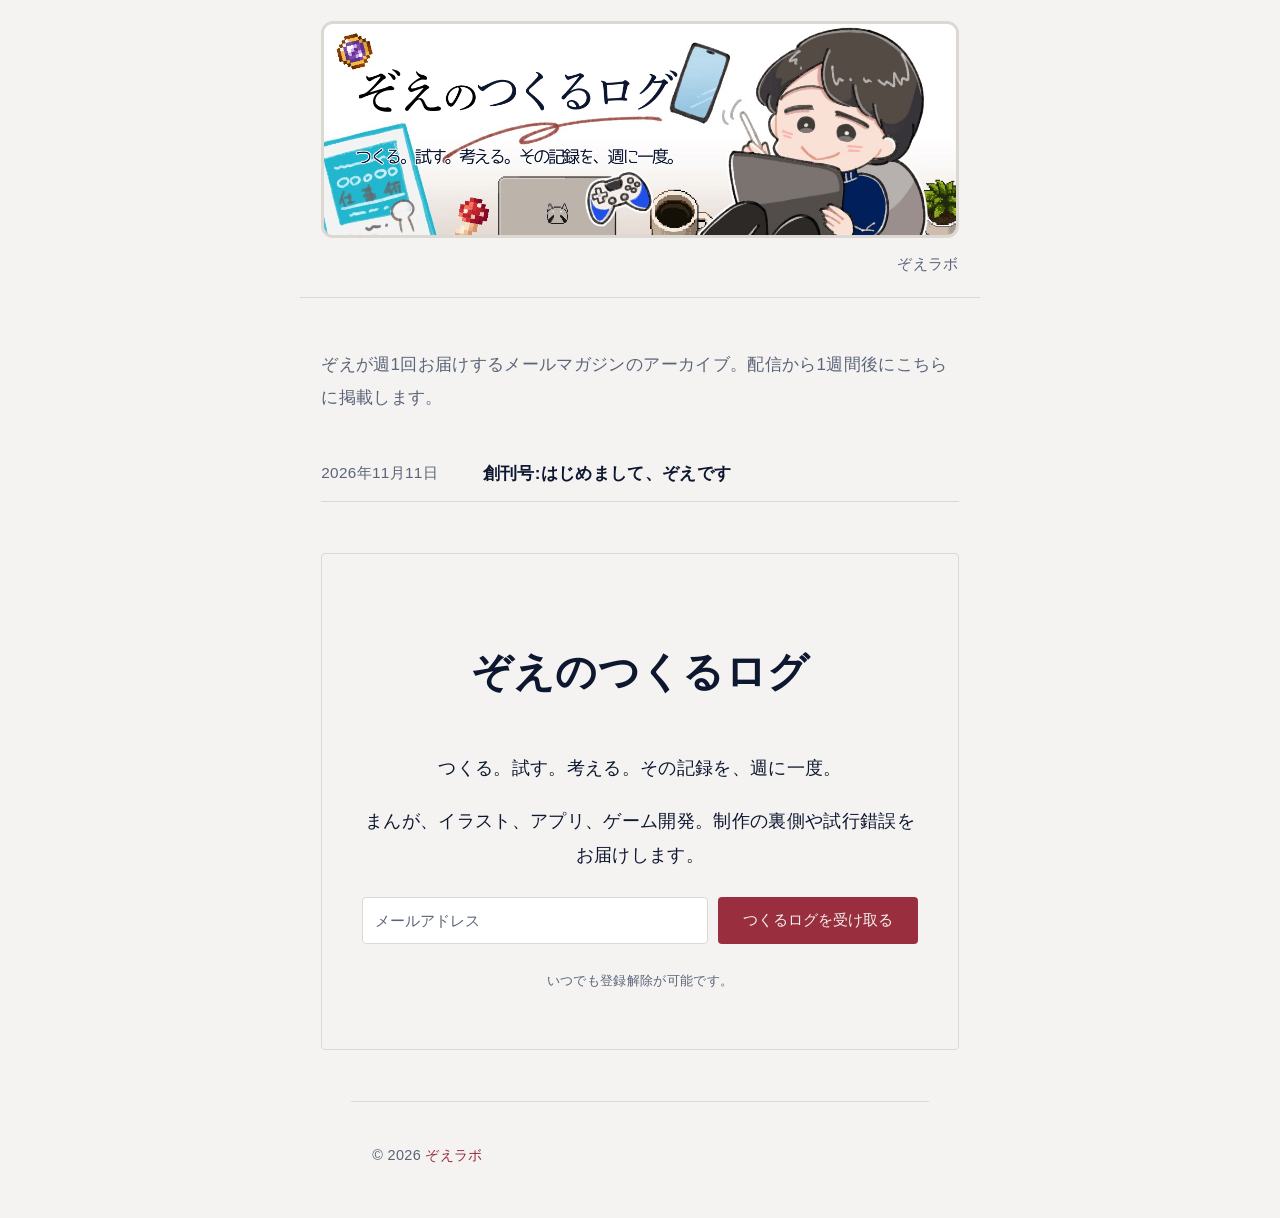
==== commit 153090d2: "deploy: push c1c262866348fc15b177a9fd87da71d1b8b2a8e7 kz-sue/zoelab-letter@c1c262866348fc15b177a9fd8" ====
--- a/index.html
+++ b/index.html
@@ -1 +1,2 @@
-<!doctype html><html lang=ja><head><meta charset=utf-8><meta name=viewport content="width=device-width,initial-scale=1"><title>ぞえのつくるログ</title><meta name=description content="ぞえが週1回お届けするメールマガジンのアーカイブ"><link rel=canonical href=https://letter.zoelab.jp/><link rel=stylesheet href=/css/style.css><link rel=alternate type=application/rss+xml title=ぞえのつくるログ href=https://letter.zoelab.jp/index.xml><meta name=generator content="Hugo 0.168.0"></head><body><header class="site-header site-header--image"><a class=site-title href=/><img class=site-logo src=/img/header.png alt=ぞえのつくるログ width=1200 height=400></a><nav class=site-nav><a href=https://zoelab.jp/>ぞえラボ</a></nav></header><main class=site-main><section class=intro><p>ぞえが週1回お届けするメールマガジンのアーカイブ。配信から1週間後にこちらに掲載します。</p></section><p class=empty>まだ公開されている号はありません。</p><section class=subscribe><script src=https://f.convertkit.com/ckjs/ck.5.js></script><form action=https://app.kit.com/forms/10065532/subscriptions style=background-color:#f4f3f1;border-radius:4px class="seva-form formkit-form" method=post data-sv-form=10065532 data-uid=e13d628d82 data-format=inline data-version=5 data-options='{"settings":{"after_subscribe":{"action":"message","success_message":"ご登録ありがとうございます。\n確認メールを送信しました。メール内のリンクをクリックすると登録完了です。","redirect_url":""},"analytics":{"google":null,"fathom":null,"facebook":null,"segment":null,"pinterest":null,"sparkloop":null,"googletagmanager":null},"modal":{"trigger":"timer","scroll_percentage":null,"timer":5,"devices":"all","show_once_every":15},"powered_by":{"show":false,"url":"https://kit.com/features/forms?utm_campaign=poweredby&amp;utm_content=form&amp;utm_medium=referral&amp;utm_source=dynamic"},"recaptcha":{"enabled":false},"return_visitor":{"action":"show","custom_content":""},"slide_in":{"display_in":"bottom_right","trigger":"timer","scroll_percentage":null,"timer":5,"devices":"all","show_once_every":15},"sticky_bar":{"display_in":"top","trigger":"timer","scroll_percentage":null,"timer":5,"devices":"all","show_once_every":15}},"version":"5"}' min-width="400 500 600 700 800"><div style=opacity:.2 class=formkit-background></div><div data-style=minimal><div class=formkit-header style=color:#0e1730;font-size:27px;font-weight:700 data-element=header><h2>ぞえのつくるログ</h2></div><div class=formkit-subheader style=color:#0e1730;font-size:18px data-element=subheader><p>つくる。試す。考える。その記録を、週に一度。</p><p>まんが、イラスト、アプリ、ゲーム開発。制作の裏側や試行錯誤をお届けします。</p></div><ul class="formkit-alert formkit-alert-error" data-element=errors data-group=alert></ul><div data-element=fields data-stacked=false class="seva-fields formkit-fields"><div class=formkit-field><input class=formkit-input name=email_address style=color:#000;border-color:#e3e3e3;border-radius:4px;font-weight:400 aria-label=メールアドレス placeholder=メールアドレス required type=email></div><button data-element=submit class="formkit-submit formkit-submit" style=color:#fff;background-color:#982e3e;border-radius:4px;font-weight:400><div class=formkit-spinner><div></div><div></div><div></div></div><span>つくるログを受け取る</span></button></div><div class=formkit-guarantee style=color:#4d4d4d;font-size:13px;font-weight:400 data-element=guarantee><p>いつでも登録解除が可能です。</p></div></div><style>.formkit-form[data-uid=e13d628d82] *{box-sizing:border-box}.formkit-form[data-uid=e13d628d82]{-webkit-font-smoothing:antialiased;-moz-osx-font-smoothing:grayscale}.formkit-form[data-uid=e13d628d82] legend{border:none;font-size:inherit;margin-bottom:10px;padding:0;position:relative;display:table}.formkit-form[data-uid=e13d628d82] fieldset{border:0;padding:.01em 0 0;margin:0;min-width:0}.formkit-form[data-uid=e13d628d82] body:not(:-moz-handler-blocked) fieldset{display:table-cell}.formkit-form[data-uid=e13d628d82] h1,.formkit-form[data-uid=e13d628d82] h2,.formkit-form[data-uid=e13d628d82] h3,.formkit-form[data-uid=e13d628d82] h4,.formkit-form[data-uid=e13d628d82] h5,.formkit-form[data-uid=e13d628d82] h6{color:inherit;font-size:inherit;font-weight:inherit}.formkit-form[data-uid=e13d628d82] h2{font-size:1.5em;margin:1em 0}.formkit-form[data-uid=e13d628d82] h3{font-size:1.17em;margin:1em 0}.formkit-form[data-uid=e13d628d82] p{color:inherit;font-size:inherit;font-weight:inherit}.formkit-form[data-uid=e13d628d82] ol:not([template-default]),.formkit-form[data-uid=e13d628d82] ul:not([template-default]),.formkit-form[data-uid=e13d628d82] blockquote:not([template-default]){text-align:left}.formkit-form[data-uid=e13d628d82] p:not([template-default]),.formkit-form[data-uid=e13d628d82] hr:not([template-default]),.formkit-form[data-uid=e13d628d82] blockquote:not([template-default]),.formkit-form[data-uid=e13d628d82] ol:not([template-default]),.formkit-form[data-uid=e13d628d82] ul:not([template-default]){color:inherit;font-style:initial}.formkit-form[data-uid=e13d628d82] .ordered-list,.formkit-form[data-uid=e13d628d82] .unordered-list{list-style-position:outside!important;padding-left:1em}.formkit-form[data-uid=e13d628d82] .list-item{padding-left:0}.formkit-form[data-uid=e13d628d82][data-format=modal]{display:none}.formkit-form[data-uid=e13d628d82][data-format="slide in"]{display:none}.formkit-form[data-uid=e13d628d82][data-format="sticky bar"]{display:none}.formkit-sticky-bar .formkit-form[data-uid=e13d628d82][data-format="sticky bar"]{display:block}.formkit-form[data-uid=e13d628d82] .formkit-input,.formkit-form[data-uid=e13d628d82] .formkit-select,.formkit-form[data-uid=e13d628d82] .formkit-checkboxes{width:100%}.formkit-form[data-uid=e13d628d82] .formkit-button,.formkit-form[data-uid=e13d628d82] .formkit-submit{border:0;border-radius:5px;color:#fff;cursor:pointer;display:inline-block;text-align:center;font-size:15px;font-weight:500;cursor:pointer;margin-bottom:15px;overflow:hidden;padding:0;position:relative;vertical-align:middle}.formkit-form[data-uid=e13d628d82] .formkit-button:hover,.formkit-form[data-uid=e13d628d82] .formkit-submit:hover,.formkit-form[data-uid=e13d628d82] .formkit-button:focus,.formkit-form[data-uid=e13d628d82] .formkit-submit:focus{outline:none}.formkit-form[data-uid=e13d628d82] .formkit-button:hover>span,.formkit-form[data-uid=e13d628d82] .formkit-submit:hover>span,.formkit-form[data-uid=e13d628d82] .formkit-button:focus>span,.formkit-form[data-uid=e13d628d82] .formkit-submit:focus>span{background-color:rgba(0,0,0,.1)}.formkit-form[data-uid=e13d628d82] .formkit-button>span,.formkit-form[data-uid=e13d628d82] .formkit-submit>span{display:block;-webkit-transition:all 300ms ease-in-out;transition:all 300ms ease-in-out;padding:12px 24px}.formkit-form[data-uid=e13d628d82] .formkit-input{background:#fff;font-size:15px;padding:12px;border:1px solid #e3e3e3;-webkit-flex:1 0 auto;-ms-flex:1 0 auto;flex:1 0 auto;line-height:1.4;margin:0;-webkit-transition:border-color ease-out 300ms;transition:border-color ease-out 300ms}.formkit-form[data-uid=e13d628d82] .formkit-input:focus{outline:none;border-color:#1677be;-webkit-transition:border-color ease 300ms;transition:border-color ease 300ms}.formkit-form[data-uid=e13d628d82] .formkit-input::-webkit-input-placeholder{color:inherit;opacity:.8}.formkit-form[data-uid=e13d628d82] .formkit-input::-moz-placeholder{color:inherit;opacity:.8}.formkit-form[data-uid=e13d628d82] .formkit-input:-ms-input-placeholder{color:inherit;opacity:.8}.formkit-form[data-uid=e13d628d82] .formkit-input::placeholder{color:inherit;opacity:.8}.formkit-form[data-uid=e13d628d82] [data-group=dropdown]{position:relative;display:inline-block;width:100%}.formkit-form[data-uid=e13d628d82] [data-group=dropdown]::before{content:"";top:calc(50% - 2.5px);right:10px;position:absolute;pointer-events:none;border-color:#4f4f4f transparent transparent transparent;border-style:solid;border-width:6px 6px 0;height:0;width:0;z-index:999}.formkit-form[data-uid=e13d628d82] [data-group=dropdown] select{height:auto;width:100%;cursor:pointer;color:#333;line-height:1.4;margin-bottom:0;padding:0 6px;-webkit-appearance:none;-moz-appearance:none;appearance:none;font-size:15px;padding:12px;padding-right:25px;border:1px solid #e3e3e3;background:#fff}.formkit-form[data-uid=e13d628d82] [data-group=dropdown] select:focus{outline:none}.formkit-form[data-uid=e13d628d82] [data-group=checkboxes]{text-align:left;margin:0}.formkit-form[data-uid=e13d628d82] [data-group=checkboxes] [data-group=checkbox]{margin-bottom:10px}.formkit-form[data-uid=e13d628d82] [data-group=checkboxes] [data-group=checkbox] *{cursor:pointer}.formkit-form[data-uid=e13d628d82] [data-group=checkboxes] [data-group=checkbox]:last-of-type{margin-bottom:0}.formkit-form[data-uid=e13d628d82] [data-group=checkboxes] [data-group=checkbox] input[type=checkbox]{display:none}.formkit-form[data-uid=e13d628d82] [data-group=checkboxes] [data-group=checkbox] input[type=checkbox]+label::after{content:none}.formkit-form[data-uid=e13d628d82] [data-group=checkboxes] [data-group=checkbox] input[type=checkbox]:checked+label::after{border-color:#fff;content:""}.formkit-form[data-uid=e13d628d82] [data-group=checkboxes] [data-group=checkbox] input[type=checkbox]:checked+label::before{background:#10bf7a;border-color:#10bf7a}.formkit-form[data-uid=e13d628d82] [data-group=checkboxes] [data-group=checkbox] label{position:relative;display:inline-block;padding-left:28px}.formkit-form[data-uid=e13d628d82] [data-group=checkboxes] [data-group=checkbox] label::before,.formkit-form[data-uid=e13d628d82] [data-group=checkboxes] [data-group=checkbox] label::after{position:absolute;content:"";display:inline-block}.formkit-form[data-uid=e13d628d82] [data-group=checkboxes] [data-group=checkbox] label::before{height:16px;width:16px;border:1px solid #e3e3e3;background:#fff;left:0;top:3px}.formkit-form[data-uid=e13d628d82] [data-group=checkboxes] [data-group=checkbox] label::after{height:4px;width:8px;border-left:2px solid #4d4d4d;border-bottom:2px solid #4d4d4d;-webkit-transform:rotate(-45deg);-ms-transform:rotate(-45deg);transform:rotate(-45deg);left:4px;top:8px}.formkit-form[data-uid=e13d628d82] .formkit-alert{background:#f9fafb;border:1px solid #e3e3e3;border-radius:5px;-webkit-flex:1 0 auto;-ms-flex:1 0 auto;flex:1 0 auto;list-style:none;margin:25px auto;padding:12px;text-align:center;width:100%}.formkit-form[data-uid=e13d628d82] .formkit-alert:empty{display:none}.formkit-form[data-uid=e13d628d82] .formkit-alert-success{background:#d3fbeb;border-color:#10bf7a;color:#0c905c}.formkit-form[data-uid=e13d628d82] .formkit-alert-error{background:#fde8e2;border-color:#f2643b;color:#ea4110}.formkit-form[data-uid=e13d628d82] .formkit-spinner{display:-webkit-box;display:-webkit-flex;display:-ms-flexbox;display:flex;height:0;width:0;margin:0 auto;position:absolute;top:0;left:0;right:0;width:0;overflow:hidden;text-align:center;-webkit-transition:all 300ms ease-in-out;transition:all 300ms ease-in-out}.formkit-form[data-uid=e13d628d82] .formkit-spinner>div{margin:auto;width:12px;height:12px;background-color:#fff;opacity:.3;border-radius:100%;display:inline-block;-webkit-animation:formkit-bouncedelay-formkit-form-data-uid-e13d628d82- 1.4s infinite ease-in-out both;animation:formkit-bouncedelay-formkit-form-data-uid-e13d628d82- 1.4s infinite ease-in-out both}.formkit-form[data-uid=e13d628d82] .formkit-spinner>div:nth-child(1){-webkit-animation-delay:-.32s;animation-delay:-.32s}.formkit-form[data-uid=e13d628d82] .formkit-spinner>div:nth-child(2){-webkit-animation-delay:-.16s;animation-delay:-.16s}.formkit-form[data-uid=e13d628d82] .formkit-submit[data-active] .formkit-spinner{opacity:1;height:100%;width:50px}.formkit-form[data-uid=e13d628d82] .formkit-submit[data-active] .formkit-spinner~span{opacity:0}.formkit-form[data-uid=e13d628d82] .formkit-powered-by[data-active=false]{opacity:.35}.formkit-form[data-uid=e13d628d82] .formkit-powered-by-convertkit-container{display:-webkit-box;display:-webkit-flex;display:-ms-flexbox;display:flex;width:100%;margin:10px 0;position:relative}.formkit-form[data-uid=e13d628d82] .formkit-powered-by-convertkit-container[data-active=false]{opacity:.35}.formkit-form[data-uid=e13d628d82] .formkit-powered-by-convertkit{-webkit-align-items:center;-webkit-box-align:center;-ms-flex-align:center;align-items:center;background-color:#fff;border-radius:9px;color:#3d3d3d;cursor:pointer;display:block;height:36px;margin:0 auto;opacity:.95;padding:0;-webkit-text-decoration:none;text-decoration:none;text-indent:100%;-webkit-transition:ease-in-out all 200ms;transition:ease-in-out all 200ms;white-space:nowrap;overflow:hidden;-webkit-user-select:none;-moz-user-select:none;-ms-user-select:none;user-select:none;width:157px;background-repeat:no-repeat;background-position:50%;background-image:url("data:image/svg+xml;charset=utf8,%3Csvg width='133' height='36' viewBox='0 0 133 36' fill='none' xmlns='http://www.w3.org/2000/svg'%3E%3Cpath d='M0.861 25.5C0.735 25.5 0.651 25.416 0.651 25.29V10.548C0.651 10.422 0.735 10.338 0.861 10.338H6.279C9.072 10.338 10.668 11.451 10.668 13.824C10.668 15.819 9.219 16.932 8.001 17.226C7.707 17.268 7.707 17.625 8.022 17.688C9.912 18.108 11.088 19.116 11.088 21.321C11.088 23.715 9.429 25.5 6.426 25.5H0.861ZM5.397 23.085C6.825 23.085 7.518 22.224 7.518 21.006C7.518 19.683 6.825 18.948 5.397 18.948H4.2V23.085H5.397ZM5.313 16.617C6.51 16.617 7.245 15.945 7.245 14.601C7.245 13.383 6.51 12.753 5.25 12.753H4.2V16.617H5.313ZM17.9758 23.883C17.9758 23.568 17.6608 23.505 17.5348 23.799C17.0308 24.954 16.1698 25.731 14.5528 25.731C12.8728 25.731 12.0958 24.471 12.0958 22.707V14.937C12.0958 14.811 12.1798 14.727 12.3058 14.727H15.2248C15.3508 14.727 15.4348 14.811 15.4348 14.937V21.657C15.4348 22.581 15.7708 23.022 16.4638 23.022C17.1778 23.022 17.6188 22.581 17.6188 21.657V14.937C17.6188 14.811 17.7028 14.727 17.8288 14.727H20.7478C20.8738 14.727 20.9578 14.811 20.9578 14.937V25.29C20.9578 25.416 20.8738 25.5 20.7478 25.5H18.1858C18.0598 25.5 17.9758 25.416 17.9758 25.29V23.883ZM25.6141 25.29C25.6141 25.416 25.5301 25.5 25.4041 25.5H22.4851C22.3591 25.5 22.2751 25.416 22.2751 25.29V14.937C22.2751 14.811 22.3591 14.727 22.4851 14.727H25.4041C25.5301 14.727 25.6141 14.811 25.6141 14.937V25.29ZM23.9131 13.74C22.8001 13.74 22.0441 12.942 22.0441 11.934C22.0441 10.926 22.8001 10.107 23.9131 10.107C25.0051 10.107 25.7611 10.926 25.7611 11.934C25.7611 12.942 25.0051 13.74 23.9131 13.74ZM26.7883 10.548C26.7883 10.422 26.8723 10.338 26.9983 10.338H29.9173C30.0433 10.338 30.1273 10.422 30.1273 10.548V22.056C30.1273 22.749 30.2533 23.085 30.8203 23.085C31.0093 23.085 31.1983 23.043 31.3663 23.001C31.5133 22.959 31.6183 22.959 31.6183 23.127V25.059C31.6183 25.164 31.5763 25.269 31.4923 25.311C30.9673 25.521 30.2953 25.71 29.5813 25.71C27.7123 25.71 26.7883 24.639 26.7883 22.476V10.548ZM32.4237 14.727C32.8227 14.727 32.9277 14.538 32.9697 14.055L33.1167 12.039C33.1167 11.913 33.2217 11.829 33.3477 11.829H35.8887C36.0147 11.829 36.0987 11.913 36.0987 12.039V14.517C36.0987 14.643 36.1827 14.727 36.3087 14.727H38.2827C38.4087 14.727 38.4927 14.811 38.4927 14.937V16.659C38.4927 16.785 38.4087 16.869 38.2827 16.869H36.0777V22.056C36.0777 22.875 36.5397 23.085 37.0647 23.085C37.4847 23.085 37.9467 22.938 38.3247 22.707C38.4717 22.623 38.5767 22.665 38.5767 22.833V24.828C38.5767 24.933 38.5347 25.017 38.4507 25.08C37.8417 25.458 36.9807 25.71 36.0357 25.71C34.2927 25.71 32.7387 24.912 32.7387 22.476V16.869H31.8567C31.7307 16.869 31.6467 16.785 31.6467 16.659V14.937C31.6467 14.811 31.7307 14.727 31.8567 14.727H32.4237ZM51.3808 14.727C51.5068 14.727 51.5908 14.79 51.6118 14.916L52.3888 19.851L52.5778 21.174C52.6198 21.468 52.9558 21.468 52.9768 21.174C53.0398 20.712 53.0818 20.271 53.1658 19.83L53.8798 14.916C53.9008 14.79 53.9848 14.727 54.1108 14.727H56.6728C56.8198 14.727 56.8828 14.811 56.8618 14.958L54.6778 25.311C54.6568 25.437 54.5728 25.5 54.4468 25.5H51.3178C51.1918 25.5 51.1078 25.437 51.0868 25.311L50.1208 20.082L49.8898 18.633C49.8688 18.444 49.6588 18.444 49.6378 18.633L49.4068 20.103L48.5458 25.311C48.5248 25.437 48.4408 25.5 48.3148 25.5H45.2068C45.0808 25.5 44.9968 25.437 44.9758 25.311L42.8128 14.958C42.7918 14.811 42.8548 14.727 43.0018 14.727H45.9628C46.0888 14.727 46.1728 14.79 46.1938 14.916L46.9288 19.83C47.0128 20.271 47.0758 20.754 47.1388 21.195C47.2018 21.51 47.4748 21.531 47.5378 21.195L47.7478 19.872L48.6088 14.916C48.6298 14.79 48.7138 14.727 48.8398 14.727H51.3808ZM61.1582 25.29C61.1582 25.416 61.0742 25.5 60.9482 25.5H58.0292C57.9032 25.5 57.8192 25.416 57.8192 25.29V14.937C57.8192 14.811 57.9032 14.727 58.0292 14.727H60.9482C61.0742 14.727 61.1582 14.811 61.1582 14.937V25.29ZM59.4572 13.74C58.3442 13.74 57.5882 12.942 57.5882 11.934C57.5882 10.926 58.3442 10.107 59.4572 10.107C60.5492 10.107 61.3052 10.926 61.3052 11.934C61.3052 12.942 60.5492 13.74 59.4572 13.74ZM62.8154 14.727C63.2144 14.727 63.3194 14.538 63.3614 14.055L63.5084 12.039C63.5084 11.913 63.6134 11.829 63.7394 11.829H66.2804C66.4064 11.829 66.4904 11.913 66.4904 12.039V14.517C66.4904 14.643 66.5744 14.727 66.7004 14.727H68.6744C68.8004 14.727 68.8844 14.811 68.8844 14.937V16.659C68.8844 16.785 68.8004 16.869 68.6744 16.869H66.4694V22.056C66.4694 22.875 66.9314 23.085 67.4564 23.085C67.8764 23.085 68.3384 22.938 68.7164 22.707C68.8634 22.623 68.9684 22.665 68.9684 22.833V24.828C68.9684 24.933 68.9264 25.017 68.8424 25.08C68.2334 25.458 67.3724 25.71 66.4274 25.71C64.6844 25.71 63.1304 24.912 63.1304 22.476V16.869H62.2484C62.1224 16.869 62.0384 16.785 62.0384 16.659V14.937C62.0384 14.811 62.1224 14.727 62.2484 14.727H62.8154ZM73.4298 16.323C73.4298 16.638 73.7868 16.68 73.9128 16.407C74.3748 15.315 75.1308 14.496 76.6008 14.496C78.2178 14.496 78.9528 15.609 78.9528 17.373V25.29C78.9528 25.416 78.8688 25.5 78.7428 25.5H75.8238C75.6978 25.5 75.6138 25.416 75.6138 25.29V18.633C75.6138 17.709 75.2778 17.268 74.5848 17.268C73.8708 17.268 73.4298 17.709 73.4298 18.633V25.29C73.4298 25.416 73.3458 25.5 73.2198 25.5H70.3008C70.1748 25.5 70.0908 25.416 70.0908 25.29V10.548C70.0908 10.422 70.1748 10.338 70.3008 10.338H73.2198C73.3458 10.338 73.4298 10.422 73.4298 10.548V16.323Z' fill='%231E1E1E'/%3E%3Cpath d='M100.132 16.3203C105.58 17.3761 107.272 22.4211 107.318 27.4961C107.318 27.6101 107.226 27.7041 107.112 27.7041H100.252C100.138 27.7041 100.046 27.6121 100.046 27.5001C100.026 23.5629 99.3877 20.0896 95.4865 19.9396C95.3705 19.9356 95.2725 20.0276 95.2725 20.1456V27.5001C95.2725 27.6141 95.1806 27.7061 95.0666 27.7061H88.206C88.092 27.7061 88 27.6141 88 27.5001V8.75585C88 8.64187 88.092 8.54989 88.206 8.54989H95.0686C95.1826 8.54989 95.2745 8.64187 95.2745 8.75585V15.7764C95.2745 15.8804 95.3585 15.9644 95.4625 15.9644C95.5445 15.9644 95.6185 15.9104 95.6425 15.8324C97.4081 10.0416 100.709 8.58588 106.07 8.55189C106.184 8.55189 106.276 8.64387 106.276 8.75785V15.7604C106.276 15.8744 106.184 15.9664 106.07 15.9664H100.166C100.066 15.9664 99.9856 16.0464 99.9856 16.1464C99.9856 16.2304 100.048 16.3043 100.132 16.3203ZM118.918 20.7095V16.1704C118.918 16.0564 119.01 15.9644 119.124 15.9644H124.173C124.273 15.9644 124.353 15.8844 124.353 15.7844C124.353 15.6985 124.291 15.6245 124.207 15.6085C120.256 14.8246 118.432 12.5511 118.37 8.75585C118.368 8.64387 118.458 8.54989 118.572 8.54989H125.986C126.1 8.54989 126.192 8.64187 126.192 8.75585V11.9532C126.192 12.0672 126.284 12.1592 126.398 12.1592H130.649C130.763 12.1592 130.855 12.2511 130.855 12.3651V15.7624C130.855 15.8764 130.763 15.9684 130.649 15.9684H126.398C126.284 15.9684 126.192 16.0604 126.192 16.1744V19.8356C126.192 21.1294 126.986 21.5553 128.04 21.5553C129.692 21.5553 131.323 20.8114 131.977 20.4735C132.113 20.4035 132.277 20.5015 132.277 20.6555V26.3543C132.277 26.5063 132.193 26.6463 132.059 26.7183C131.413 27.0582 129.418 28 127.136 28C122.435 27.996 118.918 26.0824 118.918 20.7095ZM109.266 27.4981V16.1704C109.266 16.0564 109.358 15.9644 109.472 15.9644H116.334C116.448 15.9644 116.54 16.0564 116.54 16.1704V27.4981C116.54 27.6121 116.448 27.7041 116.334 27.7041H109.472C109.358 27.7021 109.266 27.6101 109.266 27.4981ZM108.876 11.4913C108.876 13.4189 110.238 14.9826 112.853 14.9826C115.469 14.9826 116.83 13.4189 116.83 11.4913C116.83 9.56369 115.471 8 112.853 8C110.238 8 108.876 9.56369 108.876 11.4913Z' fill='%231E1E1E'/%3E%3C/svg%3E")}.formkit-form[data-uid=e13d628d82] .formkit-powered-by-convertkit:hover,.formkit-form[data-uid=e13d628d82] .formkit-powered-by-convertkit:focus{background-color:#fff;-webkit-transform:scale(1.025)perspective(1px);-ms-transform:scale(1.025)perspective(1px);transform:scale(1.025)perspective(1px);opacity:1}.formkit-form[data-uid=e13d628d82] .formkit-powered-by-convertkit[data-variant=dark],.formkit-form[data-uid=e13d628d82] .formkit-powered-by-convertkit[data-variant=light]{background-color:transparent;border-color:transparent;width:133px}.formkit-form[data-uid=e13d628d82] .formkit-powered-by-convertkit[data-variant=light]{color:#fff;background-image:url("data:image/svg+xml;charset=utf8,%3Csvg width='133' height='36' viewBox='0 0 133 36' fill='none' xmlns='http://www.w3.org/2000/svg'%3E%3Cpath d='M0.861 25.5C0.735 25.5 0.651 25.416 0.651 25.29V10.548C0.651 10.422 0.735 10.338 0.861 10.338H6.279C9.072 10.338 10.668 11.451 10.668 13.824C10.668 15.819 9.219 16.932 8.001 17.226C7.707 17.268 7.707 17.625 8.022 17.688C9.912 18.108 11.088 19.116 11.088 21.321C11.088 23.715 9.429 25.5 6.426 25.5H0.861ZM5.397 23.085C6.825 23.085 7.518 22.224 7.518 21.006C7.518 19.683 6.825 18.948 5.397 18.948H4.2V23.085H5.397ZM5.313 16.617C6.51 16.617 7.245 15.945 7.245 14.601C7.245 13.383 6.51 12.753 5.25 12.753H4.2V16.617H5.313ZM17.9758 23.883C17.9758 23.568 17.6608 23.505 17.5348 23.799C17.0308 24.954 16.1698 25.731 14.5528 25.731C12.8728 25.731 12.0958 24.471 12.0958 22.707V14.937C12.0958 14.811 12.1798 14.727 12.3058 14.727H15.2248C15.3508 14.727 15.4348 14.811 15.4348 14.937V21.657C15.4348 22.581 15.7708 23.022 16.4638 23.022C17.1778 23.022 17.6188 22.581 17.6188 21.657V14.937C17.6188 14.811 17.7028 14.727 17.8288 14.727H20.7478C20.8738 14.727 20.9578 14.811 20.9578 14.937V25.29C20.9578 25.416 20.8738 25.5 20.7478 25.5H18.1858C18.0598 25.5 17.9758 25.416 17.9758 25.29V23.883ZM25.6141 25.29C25.6141 25.416 25.5301 25.5 25.4041 25.5H22.4851C22.3591 25.5 22.2751 25.416 22.2751 25.29V14.937C22.2751 14.811 22.3591 14.727 22.4851 14.727H25.4041C25.5301 14.727 25.6141 14.811 25.6141 14.937V25.29ZM23.9131 13.74C22.8001 13.74 22.0441 12.942 22.0441 11.934C22.0441 10.926 22.8001 10.107 23.9131 10.107C25.0051 10.107 25.7611 10.926 25.7611 11.934C25.7611 12.942 25.0051 13.74 23.9131 13.74ZM26.7883 10.548C26.7883 10.422 26.8723 10.338 26.9983 10.338H29.9173C30.0433 10.338 30.1273 10.422 30.1273 10.548V22.056C30.1273 22.749 30.2533 23.085 30.8203 23.085C31.0093 23.085 31.1983 23.043 31.3663 23.001C31.5133 22.959 31.6183 22.959 31.6183 23.127V25.059C31.6183 25.164 31.5763 25.269 31.4923 25.311C30.9673 25.521 30.2953 25.71 29.5813 25.71C27.7123 25.71 26.7883 24.639 26.7883 22.476V10.548ZM32.4237 14.727C32.8227 14.727 32.9277 14.538 32.9697 14.055L33.1167 12.039C33.1167 11.913 33.2217 11.829 33.3477 11.829H35.8887C36.0147 11.829 36.0987 11.913 36.0987 12.039V14.517C36.0987 14.643 36.1827 14.727 36.3087 14.727H38.2827C38.4087 14.727 38.4927 14.811 38.4927 14.937V16.659C38.4927 16.785 38.4087 16.869 38.2827 16.869H36.0777V22.056C36.0777 22.875 36.5397 23.085 37.0647 23.085C37.4847 23.085 37.9467 22.938 38.3247 22.707C38.4717 22.623 38.5767 22.665 38.5767 22.833V24.828C38.5767 24.933 38.5347 25.017 38.4507 25.08C37.8417 25.458 36.9807 25.71 36.0357 25.71C34.2927 25.71 32.7387 24.912 32.7387 22.476V16.869H31.8567C31.7307 16.869 31.6467 16.785 31.6467 16.659V14.937C31.6467 14.811 31.7307 14.727 31.8567 14.727H32.4237ZM51.3808 14.727C51.5068 14.727 51.5908 14.79 51.6118 14.916L52.3888 19.851L52.5778 21.174C52.6198 21.468 52.9558 21.468 52.9768 21.174C53.0398 20.712 53.0818 20.271 53.1658 19.83L53.8798 14.916C53.9008 14.79 53.9848 14.727 54.1108 14.727H56.6728C56.8198 14.727 56.8828 14.811 56.8618 14.958L54.6778 25.311C54.6568 25.437 54.5728 25.5 54.4468 25.5H51.3178C51.1918 25.5 51.1078 25.437 51.0868 25.311L50.1208 20.082L49.8898 18.633C49.8688 18.444 49.6588 18.444 49.6378 18.633L49.4068 20.103L48.5458 25.311C48.5248 25.437 48.4408 25.5 48.3148 25.5H45.2068C45.0808 25.5 44.9968 25.437 44.9758 25.311L42.8128 14.958C42.7918 14.811 42.8548 14.727 43.0018 14.727H45.9628C46.0888 14.727 46.1728 14.79 46.1938 14.916L46.9288 19.83C47.0128 20.271 47.0758 20.754 47.1388 21.195C47.2018 21.51 47.4748 21.531 47.5378 21.195L47.7478 19.872L48.6088 14.916C48.6298 14.79 48.7138 14.727 48.8398 14.727H51.3808ZM61.1582 25.29C61.1582 25.416 61.0742 25.5 60.9482 25.5H58.0292C57.9032 25.5 57.8192 25.416 57.8192 25.29V14.937C57.8192 14.811 57.9032 14.727 58.0292 14.727H60.9482C61.0742 14.727 61.1582 14.811 61.1582 14.937V25.29ZM59.4572 13.74C58.3442 13.74 57.5882 12.942 57.5882 11.934C57.5882 10.926 58.3442 10.107 59.4572 10.107C60.5492 10.107 61.3052 10.926 61.3052 11.934C61.3052 12.942 60.5492 13.74 59.4572 13.74ZM62.8154 14.727C63.2144 14.727 63.3194 14.538 63.3614 14.055L63.5084 12.039C63.5084 11.913 63.6134 11.829 63.7394 11.829H66.2804C66.4064 11.829 66.4904 11.913 66.4904 12.039V14.517C66.4904 14.643 66.5744 14.727 66.7004 14.727H68.6744C68.8004 14.727 68.8844 14.811 68.8844 14.937V16.659C68.8844 16.785 68.8004 16.869 68.6744 16.869H66.4694V22.056C66.4694 22.875 66.9314 23.085 67.4564 23.085C67.8764 23.085 68.3384 22.938 68.7164 22.707C68.8634 22.623 68.9684 22.665 68.9684 22.833V24.828C68.9684 24.933 68.9264 25.017 68.8424 25.08C68.2334 25.458 67.3724 25.71 66.4274 25.71C64.6844 25.71 63.1304 24.912 63.1304 22.476V16.869H62.2484C62.1224 16.869 62.0384 16.785 62.0384 16.659V14.937C62.0384 14.811 62.1224 14.727 62.2484 14.727H62.8154ZM73.4298 16.323C73.4298 16.638 73.7868 16.68 73.9128 16.407C74.3748 15.315 75.1308 14.496 76.6008 14.496C78.2178 14.496 78.9528 15.609 78.9528 17.373V25.29C78.9528 25.416 78.8688 25.5 78.7428 25.5H75.8238C75.6978 25.5 75.6138 25.416 75.6138 25.29V18.633C75.6138 17.709 75.2778 17.268 74.5848 17.268C73.8708 17.268 73.4298 17.709 73.4298 18.633V25.29C73.4298 25.416 73.3458 25.5 73.2198 25.5H70.3008C70.1748 25.5 70.0908 25.416 70.0908 25.29V10.548C70.0908 10.422 70.1748 10.338 70.3008 10.338H73.2198C73.3458 10.338 73.4298 10.422 73.4298 10.548V16.323Z' fill='white'/%3E%3Cpath d='M100.132 16.3203C105.58 17.3761 107.272 22.4211 107.318 27.4961C107.318 27.6101 107.226 27.7041 107.112 27.7041H100.252C100.138 27.7041 100.046 27.6121 100.046 27.5001C100.026 23.5629 99.3877 20.0896 95.4865 19.9396C95.3705 19.9356 95.2725 20.0276 95.2725 20.1456V27.5001C95.2725 27.6141 95.1806 27.7061 95.0666 27.7061H88.206C88.092 27.7061 88 27.6141 88 27.5001V8.75585C88 8.64187 88.092 8.54989 88.206 8.54989H95.0686C95.1826 8.54989 95.2745 8.64187 95.2745 8.75585V15.7764C95.2745 15.8804 95.3585 15.9644 95.4625 15.9644C95.5445 15.9644 95.6185 15.9104 95.6425 15.8324C97.4081 10.0416 100.709 8.58588 106.07 8.55189C106.184 8.55189 106.276 8.64387 106.276 8.75785V15.7604C106.276 15.8744 106.184 15.9664 106.07 15.9664H100.166C100.066 15.9664 99.9856 16.0464 99.9856 16.1464C99.9856 16.2304 100.048 16.3043 100.132 16.3203ZM118.918 20.7095V16.1704C118.918 16.0564 119.01 15.9644 119.124 15.9644H124.173C124.273 15.9644 124.353 15.8844 124.353 15.7844C124.353 15.6985 124.291 15.6245 124.207 15.6085C120.256 14.8246 118.432 12.5511 118.37 8.75585C118.368 8.64387 118.458 8.54989 118.572 8.54989H125.986C126.1 8.54989 126.192 8.64187 126.192 8.75585V11.9532C126.192 12.0672 126.284 12.1592 126.398 12.1592H130.649C130.763 12.1592 130.855 12.2511 130.855 12.3651V15.7624C130.855 15.8764 130.763 15.9684 130.649 15.9684H126.398C126.284 15.9684 126.192 16.0604 126.192 16.1744V19.8356C126.192 21.1294 126.986 21.5553 128.04 21.5553C129.692 21.5553 131.323 20.8114 131.977 20.4735C132.113 20.4035 132.277 20.5015 132.277 20.6555V26.3543C132.277 26.5063 132.193 26.6463 132.059 26.7183C131.413 27.0582 129.418 28 127.136 28C122.435 27.996 118.918 26.0824 118.918 20.7095ZM109.266 27.4981V16.1704C109.266 16.0564 109.358 15.9644 109.472 15.9644H116.334C116.448 15.9644 116.54 16.0564 116.54 16.1704V27.4981C116.54 27.6121 116.448 27.7041 116.334 27.7041H109.472C109.358 27.7021 109.266 27.6101 109.266 27.4981ZM108.876 11.4913C108.876 13.4189 110.238 14.9826 112.853 14.9826C115.469 14.9826 116.83 13.4189 116.83 11.4913C116.83 9.56369 115.471 8 112.853 8C110.238 8 108.876 9.56369 108.876 11.4913Z' fill='white'/%3E%3C/svg%3E")}@-webkit-keyframes formkit-bouncedelay-formkit-form-data-uid-e13d628d82-{0%,80%,100%{-webkit-transform:scale(0);-ms-transform:scale(0);transform:scale(0)}40%{-webkit-transform:scale(1);-ms-transform:scale(1);transform:scale(1)}}@keyframes formkit-bouncedelay-formkit-form-data-uid-e13d628d82-{0%,80%,100%{-webkit-transform:scale(0);-ms-transform:scale(0);transform:scale(0)}40%{-webkit-transform:scale(1);-ms-transform:scale(1);transform:scale(1)}}.formkit-form[data-uid=e13d628d82] blockquote{padding:10px 20px;margin:0 0 20px;border-left:5px solid #e1e1e1}.formkit-form[data-uid=e13d628d82] .seva-custom-content{padding:15px;font-size:16px;color:#fff;mix-blend-mode:difference}.formkit-form[data-uid=e13d628d82] .formkit-modal.guard{max-width:420px;width:100%}.formkit-form[data-uid=e13d628d82]{border:1px solid #e3e3e3;max-width:700px;position:relative;overflow:hidden}.formkit-form[data-uid=e13d628d82] .formkit-background{width:100%;height:100%;position:absolute;top:0;left:0;background-size:cover;background-position:50%;opacity:.3}.formkit-form[data-uid=e13d628d82] [data-style=minimal]{padding:20px;width:100%;position:relative}.formkit-form[data-uid=e13d628d82] .formkit-header{margin:0 0 27px;text-align:center}.formkit-form[data-uid=e13d628d82] .formkit-subheader{margin:18px 0;text-align:center}.formkit-form[data-uid=e13d628d82] .formkit-guarantee{font-size:13px;margin:10px 0 15px;text-align:center}.formkit-form[data-uid=e13d628d82] .formkit-guarantee>p{margin:0}.formkit-form[data-uid=e13d628d82] .formkit-powered-by-convertkit-container{margin-bottom:0}.formkit-form[data-uid=e13d628d82] .formkit-fields{display:-webkit-box;display:-webkit-flex;display:-ms-flexbox;display:flex;-webkit-flex-wrap:wrap;-ms-flex-wrap:wrap;flex-wrap:wrap;margin:25px auto 0}.formkit-form[data-uid=e13d628d82] .formkit-field{min-width:220px}.formkit-form[data-uid=e13d628d82] .formkit-field,.formkit-form[data-uid=e13d628d82] .formkit-submit{margin:0 0 15px;-webkit-flex:1 0 100%;-ms-flex:1 0 100%;flex:1 0 100%}.formkit-form[data-uid=e13d628d82][min-width~="600"] [data-style=minimal]{padding:40px}.formkit-form[data-uid=e13d628d82][min-width~="600"] .formkit-fields[data-stacked=false]{margin-left:-5px;margin-right:-5px}.formkit-form[data-uid=e13d628d82][min-width~="600"] .formkit-fields[data-stacked=false] .formkit-field,.formkit-form[data-uid=e13d628d82][min-width~="600"] .formkit-fields[data-stacked=false] .formkit-submit{margin:0 5px 15px}.formkit-form[data-uid=e13d628d82][min-width~="600"] .formkit-fields[data-stacked=false] .formkit-field{-webkit-flex:100 1 auto;-ms-flex:100 1 auto;flex:100 1 auto}.formkit-form[data-uid=e13d628d82][min-width~="600"] .formkit-fields[data-stacked=false] .formkit-submit{-webkit-flex:1 1 auto;-ms-flex:1 1 auto;flex:auto}</style></form></section></main><footer class=site-footer><p>&copy; 2026 <a href=https://zoelab.jp/>ぞえラボ</a></p></footer></body></html>+<!doctype html><html lang=ja><head><meta charset=utf-8><meta name=viewport content="width=device-width,initial-scale=1"><title>ぞえのつくるログ</title><meta name=description content="ぞえが週1回お届けするメールマガジンのアーカイブ"><link rel=canonical href=https://letter.zoelab.jp/><link rel=stylesheet href=/css/style.css><link rel=alternate type=application/rss+xml title=ぞえのつくるログ href=https://letter.zoelab.jp/index.xml><meta name=generator content="Hugo 0.168.0"></head><body><header class="site-header site-header--image"><a class=site-title href=/><img class=site-logo src=/img/header.png alt=ぞえのつくるログ width=1200 height=400></a><nav class=site-nav><a href=https://zoelab.jp/>ぞえラボ</a></nav></header><main class=site-main><section class=intro><p>ぞえが週1回お届けするメールマガジンのアーカイブ。配信から1週間後にこちらに掲載します。</p></section><ul class=post-list><li class=post-list__item><time class=post-list__date datetime=2026-11-11>2026年11月11日</time>
+<a class=post-list__title href=/posts/2026-11-11-hello/>創刊号:はじめまして、ぞえです</a></li></ul><section class=subscribe><script src=https://f.convertkit.com/ckjs/ck.5.js></script><form action=https://app.kit.com/forms/10065532/subscriptions style=background-color:#f4f3f1;border-radius:4px class="seva-form formkit-form" method=post data-sv-form=10065532 data-uid=e13d628d82 data-format=inline data-version=5 data-options='{"settings":{"after_subscribe":{"action":"message","success_message":"ご登録ありがとうございます。\n確認メールを送信しました。メール内のリンクをクリックすると登録完了です。","redirect_url":""},"analytics":{"google":null,"fathom":null,"facebook":null,"segment":null,"pinterest":null,"sparkloop":null,"googletagmanager":null},"modal":{"trigger":"timer","scroll_percentage":null,"timer":5,"devices":"all","show_once_every":15},"powered_by":{"show":false,"url":"https://kit.com/features/forms?utm_campaign=poweredby&amp;utm_content=form&amp;utm_medium=referral&amp;utm_source=dynamic"},"recaptcha":{"enabled":false},"return_visitor":{"action":"show","custom_content":""},"slide_in":{"display_in":"bottom_right","trigger":"timer","scroll_percentage":null,"timer":5,"devices":"all","show_once_every":15},"sticky_bar":{"display_in":"top","trigger":"timer","scroll_percentage":null,"timer":5,"devices":"all","show_once_every":15}},"version":"5"}' min-width="400 500 600 700 800"><div style=opacity:.2 class=formkit-background></div><div data-style=minimal><div class=formkit-header style=color:#0e1730;font-size:27px;font-weight:700 data-element=header><h2>ぞえのつくるログ</h2></div><div class=formkit-subheader style=color:#0e1730;font-size:18px data-element=subheader><p>つくる。試す。考える。その記録を、週に一度。</p><p>まんが、イラスト、アプリ、ゲーム開発。制作の裏側や試行錯誤をお届けします。</p></div><ul class="formkit-alert formkit-alert-error" data-element=errors data-group=alert></ul><div data-element=fields data-stacked=false class="seva-fields formkit-fields"><div class=formkit-field><input class=formkit-input name=email_address style=color:#000;border-color:#e3e3e3;border-radius:4px;font-weight:400 aria-label=メールアドレス placeholder=メールアドレス required type=email></div><button data-element=submit class="formkit-submit formkit-submit" style=color:#fff;background-color:#982e3e;border-radius:4px;font-weight:400><div class=formkit-spinner><div></div><div></div><div></div></div><span>つくるログを受け取る</span></button></div><div class=formkit-guarantee style=color:#4d4d4d;font-size:13px;font-weight:400 data-element=guarantee><p>いつでも登録解除が可能です。</p></div></div><style>.formkit-form[data-uid=e13d628d82] *{box-sizing:border-box}.formkit-form[data-uid=e13d628d82]{-webkit-font-smoothing:antialiased;-moz-osx-font-smoothing:grayscale}.formkit-form[data-uid=e13d628d82] legend{border:none;font-size:inherit;margin-bottom:10px;padding:0;position:relative;display:table}.formkit-form[data-uid=e13d628d82] fieldset{border:0;padding:.01em 0 0;margin:0;min-width:0}.formkit-form[data-uid=e13d628d82] body:not(:-moz-handler-blocked) fieldset{display:table-cell}.formkit-form[data-uid=e13d628d82] h1,.formkit-form[data-uid=e13d628d82] h2,.formkit-form[data-uid=e13d628d82] h3,.formkit-form[data-uid=e13d628d82] h4,.formkit-form[data-uid=e13d628d82] h5,.formkit-form[data-uid=e13d628d82] h6{color:inherit;font-size:inherit;font-weight:inherit}.formkit-form[data-uid=e13d628d82] h2{font-size:1.5em;margin:1em 0}.formkit-form[data-uid=e13d628d82] h3{font-size:1.17em;margin:1em 0}.formkit-form[data-uid=e13d628d82] p{color:inherit;font-size:inherit;font-weight:inherit}.formkit-form[data-uid=e13d628d82] ol:not([template-default]),.formkit-form[data-uid=e13d628d82] ul:not([template-default]),.formkit-form[data-uid=e13d628d82] blockquote:not([template-default]){text-align:left}.formkit-form[data-uid=e13d628d82] p:not([template-default]),.formkit-form[data-uid=e13d628d82] hr:not([template-default]),.formkit-form[data-uid=e13d628d82] blockquote:not([template-default]),.formkit-form[data-uid=e13d628d82] ol:not([template-default]),.formkit-form[data-uid=e13d628d82] ul:not([template-default]){color:inherit;font-style:initial}.formkit-form[data-uid=e13d628d82] .ordered-list,.formkit-form[data-uid=e13d628d82] .unordered-list{list-style-position:outside!important;padding-left:1em}.formkit-form[data-uid=e13d628d82] .list-item{padding-left:0}.formkit-form[data-uid=e13d628d82][data-format=modal]{display:none}.formkit-form[data-uid=e13d628d82][data-format="slide in"]{display:none}.formkit-form[data-uid=e13d628d82][data-format="sticky bar"]{display:none}.formkit-sticky-bar .formkit-form[data-uid=e13d628d82][data-format="sticky bar"]{display:block}.formkit-form[data-uid=e13d628d82] .formkit-input,.formkit-form[data-uid=e13d628d82] .formkit-select,.formkit-form[data-uid=e13d628d82] .formkit-checkboxes{width:100%}.formkit-form[data-uid=e13d628d82] .formkit-button,.formkit-form[data-uid=e13d628d82] .formkit-submit{border:0;border-radius:5px;color:#fff;cursor:pointer;display:inline-block;text-align:center;font-size:15px;font-weight:500;cursor:pointer;margin-bottom:15px;overflow:hidden;padding:0;position:relative;vertical-align:middle}.formkit-form[data-uid=e13d628d82] .formkit-button:hover,.formkit-form[data-uid=e13d628d82] .formkit-submit:hover,.formkit-form[data-uid=e13d628d82] .formkit-button:focus,.formkit-form[data-uid=e13d628d82] .formkit-submit:focus{outline:none}.formkit-form[data-uid=e13d628d82] .formkit-button:hover>span,.formkit-form[data-uid=e13d628d82] .formkit-submit:hover>span,.formkit-form[data-uid=e13d628d82] .formkit-button:focus>span,.formkit-form[data-uid=e13d628d82] .formkit-submit:focus>span{background-color:rgba(0,0,0,.1)}.formkit-form[data-uid=e13d628d82] .formkit-button>span,.formkit-form[data-uid=e13d628d82] .formkit-submit>span{display:block;-webkit-transition:all 300ms ease-in-out;transition:all 300ms ease-in-out;padding:12px 24px}.formkit-form[data-uid=e13d628d82] .formkit-input{background:#fff;font-size:15px;padding:12px;border:1px solid #e3e3e3;-webkit-flex:1 0 auto;-ms-flex:1 0 auto;flex:1 0 auto;line-height:1.4;margin:0;-webkit-transition:border-color ease-out 300ms;transition:border-color ease-out 300ms}.formkit-form[data-uid=e13d628d82] .formkit-input:focus{outline:none;border-color:#1677be;-webkit-transition:border-color ease 300ms;transition:border-color ease 300ms}.formkit-form[data-uid=e13d628d82] .formkit-input::-webkit-input-placeholder{color:inherit;opacity:.8}.formkit-form[data-uid=e13d628d82] .formkit-input::-moz-placeholder{color:inherit;opacity:.8}.formkit-form[data-uid=e13d628d82] .formkit-input:-ms-input-placeholder{color:inherit;opacity:.8}.formkit-form[data-uid=e13d628d82] .formkit-input::placeholder{color:inherit;opacity:.8}.formkit-form[data-uid=e13d628d82] [data-group=dropdown]{position:relative;display:inline-block;width:100%}.formkit-form[data-uid=e13d628d82] [data-group=dropdown]::before{content:"";top:calc(50% - 2.5px);right:10px;position:absolute;pointer-events:none;border-color:#4f4f4f transparent transparent transparent;border-style:solid;border-width:6px 6px 0;height:0;width:0;z-index:999}.formkit-form[data-uid=e13d628d82] [data-group=dropdown] select{height:auto;width:100%;cursor:pointer;color:#333;line-height:1.4;margin-bottom:0;padding:0 6px;-webkit-appearance:none;-moz-appearance:none;appearance:none;font-size:15px;padding:12px;padding-right:25px;border:1px solid #e3e3e3;background:#fff}.formkit-form[data-uid=e13d628d82] [data-group=dropdown] select:focus{outline:none}.formkit-form[data-uid=e13d628d82] [data-group=checkboxes]{text-align:left;margin:0}.formkit-form[data-uid=e13d628d82] [data-group=checkboxes] [data-group=checkbox]{margin-bottom:10px}.formkit-form[data-uid=e13d628d82] [data-group=checkboxes] [data-group=checkbox] *{cursor:pointer}.formkit-form[data-uid=e13d628d82] [data-group=checkboxes] [data-group=checkbox]:last-of-type{margin-bottom:0}.formkit-form[data-uid=e13d628d82] [data-group=checkboxes] [data-group=checkbox] input[type=checkbox]{display:none}.formkit-form[data-uid=e13d628d82] [data-group=checkboxes] [data-group=checkbox] input[type=checkbox]+label::after{content:none}.formkit-form[data-uid=e13d628d82] [data-group=checkboxes] [data-group=checkbox] input[type=checkbox]:checked+label::after{border-color:#fff;content:""}.formkit-form[data-uid=e13d628d82] [data-group=checkboxes] [data-group=checkbox] input[type=checkbox]:checked+label::before{background:#10bf7a;border-color:#10bf7a}.formkit-form[data-uid=e13d628d82] [data-group=checkboxes] [data-group=checkbox] label{position:relative;display:inline-block;padding-left:28px}.formkit-form[data-uid=e13d628d82] [data-group=checkboxes] [data-group=checkbox] label::before,.formkit-form[data-uid=e13d628d82] [data-group=checkboxes] [data-group=checkbox] label::after{position:absolute;content:"";display:inline-block}.formkit-form[data-uid=e13d628d82] [data-group=checkboxes] [data-group=checkbox] label::before{height:16px;width:16px;border:1px solid #e3e3e3;background:#fff;left:0;top:3px}.formkit-form[data-uid=e13d628d82] [data-group=checkboxes] [data-group=checkbox] label::after{height:4px;width:8px;border-left:2px solid #4d4d4d;border-bottom:2px solid #4d4d4d;-webkit-transform:rotate(-45deg);-ms-transform:rotate(-45deg);transform:rotate(-45deg);left:4px;top:8px}.formkit-form[data-uid=e13d628d82] .formkit-alert{background:#f9fafb;border:1px solid #e3e3e3;border-radius:5px;-webkit-flex:1 0 auto;-ms-flex:1 0 auto;flex:1 0 auto;list-style:none;margin:25px auto;padding:12px;text-align:center;width:100%}.formkit-form[data-uid=e13d628d82] .formkit-alert:empty{display:none}.formkit-form[data-uid=e13d628d82] .formkit-alert-success{background:#d3fbeb;border-color:#10bf7a;color:#0c905c}.formkit-form[data-uid=e13d628d82] .formkit-alert-error{background:#fde8e2;border-color:#f2643b;color:#ea4110}.formkit-form[data-uid=e13d628d82] .formkit-spinner{display:-webkit-box;display:-webkit-flex;display:-ms-flexbox;display:flex;height:0;width:0;margin:0 auto;position:absolute;top:0;left:0;right:0;width:0;overflow:hidden;text-align:center;-webkit-transition:all 300ms ease-in-out;transition:all 300ms ease-in-out}.formkit-form[data-uid=e13d628d82] .formkit-spinner>div{margin:auto;width:12px;height:12px;background-color:#fff;opacity:.3;border-radius:100%;display:inline-block;-webkit-animation:formkit-bouncedelay-formkit-form-data-uid-e13d628d82- 1.4s infinite ease-in-out both;animation:formkit-bouncedelay-formkit-form-data-uid-e13d628d82- 1.4s infinite ease-in-out both}.formkit-form[data-uid=e13d628d82] .formkit-spinner>div:nth-child(1){-webkit-animation-delay:-.32s;animation-delay:-.32s}.formkit-form[data-uid=e13d628d82] .formkit-spinner>div:nth-child(2){-webkit-animation-delay:-.16s;animation-delay:-.16s}.formkit-form[data-uid=e13d628d82] .formkit-submit[data-active] .formkit-spinner{opacity:1;height:100%;width:50px}.formkit-form[data-uid=e13d628d82] .formkit-submit[data-active] .formkit-spinner~span{opacity:0}.formkit-form[data-uid=e13d628d82] .formkit-powered-by[data-active=false]{opacity:.35}.formkit-form[data-uid=e13d628d82] .formkit-powered-by-convertkit-container{display:-webkit-box;display:-webkit-flex;display:-ms-flexbox;display:flex;width:100%;margin:10px 0;position:relative}.formkit-form[data-uid=e13d628d82] .formkit-powered-by-convertkit-container[data-active=false]{opacity:.35}.formkit-form[data-uid=e13d628d82] .formkit-powered-by-convertkit{-webkit-align-items:center;-webkit-box-align:center;-ms-flex-align:center;align-items:center;background-color:#fff;border-radius:9px;color:#3d3d3d;cursor:pointer;display:block;height:36px;margin:0 auto;opacity:.95;padding:0;-webkit-text-decoration:none;text-decoration:none;text-indent:100%;-webkit-transition:ease-in-out all 200ms;transition:ease-in-out all 200ms;white-space:nowrap;overflow:hidden;-webkit-user-select:none;-moz-user-select:none;-ms-user-select:none;user-select:none;width:157px;background-repeat:no-repeat;background-position:50%;background-image:url("data:image/svg+xml;charset=utf8,%3Csvg width='133' height='36' viewBox='0 0 133 36' fill='none' xmlns='http://www.w3.org/2000/svg'%3E%3Cpath d='M0.861 25.5C0.735 25.5 0.651 25.416 0.651 25.29V10.548C0.651 10.422 0.735 10.338 0.861 10.338H6.279C9.072 10.338 10.668 11.451 10.668 13.824C10.668 15.819 9.219 16.932 8.001 17.226C7.707 17.268 7.707 17.625 8.022 17.688C9.912 18.108 11.088 19.116 11.088 21.321C11.088 23.715 9.429 25.5 6.426 25.5H0.861ZM5.397 23.085C6.825 23.085 7.518 22.224 7.518 21.006C7.518 19.683 6.825 18.948 5.397 18.948H4.2V23.085H5.397ZM5.313 16.617C6.51 16.617 7.245 15.945 7.245 14.601C7.245 13.383 6.51 12.753 5.25 12.753H4.2V16.617H5.313ZM17.9758 23.883C17.9758 23.568 17.6608 23.505 17.5348 23.799C17.0308 24.954 16.1698 25.731 14.5528 25.731C12.8728 25.731 12.0958 24.471 12.0958 22.707V14.937C12.0958 14.811 12.1798 14.727 12.3058 14.727H15.2248C15.3508 14.727 15.4348 14.811 15.4348 14.937V21.657C15.4348 22.581 15.7708 23.022 16.4638 23.022C17.1778 23.022 17.6188 22.581 17.6188 21.657V14.937C17.6188 14.811 17.7028 14.727 17.8288 14.727H20.7478C20.8738 14.727 20.9578 14.811 20.9578 14.937V25.29C20.9578 25.416 20.8738 25.5 20.7478 25.5H18.1858C18.0598 25.5 17.9758 25.416 17.9758 25.29V23.883ZM25.6141 25.29C25.6141 25.416 25.5301 25.5 25.4041 25.5H22.4851C22.3591 25.5 22.2751 25.416 22.2751 25.29V14.937C22.2751 14.811 22.3591 14.727 22.4851 14.727H25.4041C25.5301 14.727 25.6141 14.811 25.6141 14.937V25.29ZM23.9131 13.74C22.8001 13.74 22.0441 12.942 22.0441 11.934C22.0441 10.926 22.8001 10.107 23.9131 10.107C25.0051 10.107 25.7611 10.926 25.7611 11.934C25.7611 12.942 25.0051 13.74 23.9131 13.74ZM26.7883 10.548C26.7883 10.422 26.8723 10.338 26.9983 10.338H29.9173C30.0433 10.338 30.1273 10.422 30.1273 10.548V22.056C30.1273 22.749 30.2533 23.085 30.8203 23.085C31.0093 23.085 31.1983 23.043 31.3663 23.001C31.5133 22.959 31.6183 22.959 31.6183 23.127V25.059C31.6183 25.164 31.5763 25.269 31.4923 25.311C30.9673 25.521 30.2953 25.71 29.5813 25.71C27.7123 25.71 26.7883 24.639 26.7883 22.476V10.548ZM32.4237 14.727C32.8227 14.727 32.9277 14.538 32.9697 14.055L33.1167 12.039C33.1167 11.913 33.2217 11.829 33.3477 11.829H35.8887C36.0147 11.829 36.0987 11.913 36.0987 12.039V14.517C36.0987 14.643 36.1827 14.727 36.3087 14.727H38.2827C38.4087 14.727 38.4927 14.811 38.4927 14.937V16.659C38.4927 16.785 38.4087 16.869 38.2827 16.869H36.0777V22.056C36.0777 22.875 36.5397 23.085 37.0647 23.085C37.4847 23.085 37.9467 22.938 38.3247 22.707C38.4717 22.623 38.5767 22.665 38.5767 22.833V24.828C38.5767 24.933 38.5347 25.017 38.4507 25.08C37.8417 25.458 36.9807 25.71 36.0357 25.71C34.2927 25.71 32.7387 24.912 32.7387 22.476V16.869H31.8567C31.7307 16.869 31.6467 16.785 31.6467 16.659V14.937C31.6467 14.811 31.7307 14.727 31.8567 14.727H32.4237ZM51.3808 14.727C51.5068 14.727 51.5908 14.79 51.6118 14.916L52.3888 19.851L52.5778 21.174C52.6198 21.468 52.9558 21.468 52.9768 21.174C53.0398 20.712 53.0818 20.271 53.1658 19.83L53.8798 14.916C53.9008 14.79 53.9848 14.727 54.1108 14.727H56.6728C56.8198 14.727 56.8828 14.811 56.8618 14.958L54.6778 25.311C54.6568 25.437 54.5728 25.5 54.4468 25.5H51.3178C51.1918 25.5 51.1078 25.437 51.0868 25.311L50.1208 20.082L49.8898 18.633C49.8688 18.444 49.6588 18.444 49.6378 18.633L49.4068 20.103L48.5458 25.311C48.5248 25.437 48.4408 25.5 48.3148 25.5H45.2068C45.0808 25.5 44.9968 25.437 44.9758 25.311L42.8128 14.958C42.7918 14.811 42.8548 14.727 43.0018 14.727H45.9628C46.0888 14.727 46.1728 14.79 46.1938 14.916L46.9288 19.83C47.0128 20.271 47.0758 20.754 47.1388 21.195C47.2018 21.51 47.4748 21.531 47.5378 21.195L47.7478 19.872L48.6088 14.916C48.6298 14.79 48.7138 14.727 48.8398 14.727H51.3808ZM61.1582 25.29C61.1582 25.416 61.0742 25.5 60.9482 25.5H58.0292C57.9032 25.5 57.8192 25.416 57.8192 25.29V14.937C57.8192 14.811 57.9032 14.727 58.0292 14.727H60.9482C61.0742 14.727 61.1582 14.811 61.1582 14.937V25.29ZM59.4572 13.74C58.3442 13.74 57.5882 12.942 57.5882 11.934C57.5882 10.926 58.3442 10.107 59.4572 10.107C60.5492 10.107 61.3052 10.926 61.3052 11.934C61.3052 12.942 60.5492 13.74 59.4572 13.74ZM62.8154 14.727C63.2144 14.727 63.3194 14.538 63.3614 14.055L63.5084 12.039C63.5084 11.913 63.6134 11.829 63.7394 11.829H66.2804C66.4064 11.829 66.4904 11.913 66.4904 12.039V14.517C66.4904 14.643 66.5744 14.727 66.7004 14.727H68.6744C68.8004 14.727 68.8844 14.811 68.8844 14.937V16.659C68.8844 16.785 68.8004 16.869 68.6744 16.869H66.4694V22.056C66.4694 22.875 66.9314 23.085 67.4564 23.085C67.8764 23.085 68.3384 22.938 68.7164 22.707C68.8634 22.623 68.9684 22.665 68.9684 22.833V24.828C68.9684 24.933 68.9264 25.017 68.8424 25.08C68.2334 25.458 67.3724 25.71 66.4274 25.71C64.6844 25.71 63.1304 24.912 63.1304 22.476V16.869H62.2484C62.1224 16.869 62.0384 16.785 62.0384 16.659V14.937C62.0384 14.811 62.1224 14.727 62.2484 14.727H62.8154ZM73.4298 16.323C73.4298 16.638 73.7868 16.68 73.9128 16.407C74.3748 15.315 75.1308 14.496 76.6008 14.496C78.2178 14.496 78.9528 15.609 78.9528 17.373V25.29C78.9528 25.416 78.8688 25.5 78.7428 25.5H75.8238C75.6978 25.5 75.6138 25.416 75.6138 25.29V18.633C75.6138 17.709 75.2778 17.268 74.5848 17.268C73.8708 17.268 73.4298 17.709 73.4298 18.633V25.29C73.4298 25.416 73.3458 25.5 73.2198 25.5H70.3008C70.1748 25.5 70.0908 25.416 70.0908 25.29V10.548C70.0908 10.422 70.1748 10.338 70.3008 10.338H73.2198C73.3458 10.338 73.4298 10.422 73.4298 10.548V16.323Z' fill='%231E1E1E'/%3E%3Cpath d='M100.132 16.3203C105.58 17.3761 107.272 22.4211 107.318 27.4961C107.318 27.6101 107.226 27.7041 107.112 27.7041H100.252C100.138 27.7041 100.046 27.6121 100.046 27.5001C100.026 23.5629 99.3877 20.0896 95.4865 19.9396C95.3705 19.9356 95.2725 20.0276 95.2725 20.1456V27.5001C95.2725 27.6141 95.1806 27.7061 95.0666 27.7061H88.206C88.092 27.7061 88 27.6141 88 27.5001V8.75585C88 8.64187 88.092 8.54989 88.206 8.54989H95.0686C95.1826 8.54989 95.2745 8.64187 95.2745 8.75585V15.7764C95.2745 15.8804 95.3585 15.9644 95.4625 15.9644C95.5445 15.9644 95.6185 15.9104 95.6425 15.8324C97.4081 10.0416 100.709 8.58588 106.07 8.55189C106.184 8.55189 106.276 8.64387 106.276 8.75785V15.7604C106.276 15.8744 106.184 15.9664 106.07 15.9664H100.166C100.066 15.9664 99.9856 16.0464 99.9856 16.1464C99.9856 16.2304 100.048 16.3043 100.132 16.3203ZM118.918 20.7095V16.1704C118.918 16.0564 119.01 15.9644 119.124 15.9644H124.173C124.273 15.9644 124.353 15.8844 124.353 15.7844C124.353 15.6985 124.291 15.6245 124.207 15.6085C120.256 14.8246 118.432 12.5511 118.37 8.75585C118.368 8.64387 118.458 8.54989 118.572 8.54989H125.986C126.1 8.54989 126.192 8.64187 126.192 8.75585V11.9532C126.192 12.0672 126.284 12.1592 126.398 12.1592H130.649C130.763 12.1592 130.855 12.2511 130.855 12.3651V15.7624C130.855 15.8764 130.763 15.9684 130.649 15.9684H126.398C126.284 15.9684 126.192 16.0604 126.192 16.1744V19.8356C126.192 21.1294 126.986 21.5553 128.04 21.5553C129.692 21.5553 131.323 20.8114 131.977 20.4735C132.113 20.4035 132.277 20.5015 132.277 20.6555V26.3543C132.277 26.5063 132.193 26.6463 132.059 26.7183C131.413 27.0582 129.418 28 127.136 28C122.435 27.996 118.918 26.0824 118.918 20.7095ZM109.266 27.4981V16.1704C109.266 16.0564 109.358 15.9644 109.472 15.9644H116.334C116.448 15.9644 116.54 16.0564 116.54 16.1704V27.4981C116.54 27.6121 116.448 27.7041 116.334 27.7041H109.472C109.358 27.7021 109.266 27.6101 109.266 27.4981ZM108.876 11.4913C108.876 13.4189 110.238 14.9826 112.853 14.9826C115.469 14.9826 116.83 13.4189 116.83 11.4913C116.83 9.56369 115.471 8 112.853 8C110.238 8 108.876 9.56369 108.876 11.4913Z' fill='%231E1E1E'/%3E%3C/svg%3E")}.formkit-form[data-uid=e13d628d82] .formkit-powered-by-convertkit:hover,.formkit-form[data-uid=e13d628d82] .formkit-powered-by-convertkit:focus{background-color:#fff;-webkit-transform:scale(1.025)perspective(1px);-ms-transform:scale(1.025)perspective(1px);transform:scale(1.025)perspective(1px);opacity:1}.formkit-form[data-uid=e13d628d82] .formkit-powered-by-convertkit[data-variant=dark],.formkit-form[data-uid=e13d628d82] .formkit-powered-by-convertkit[data-variant=light]{background-color:transparent;border-color:transparent;width:133px}.formkit-form[data-uid=e13d628d82] .formkit-powered-by-convertkit[data-variant=light]{color:#fff;background-image:url("data:image/svg+xml;charset=utf8,%3Csvg width='133' height='36' viewBox='0 0 133 36' fill='none' xmlns='http://www.w3.org/2000/svg'%3E%3Cpath d='M0.861 25.5C0.735 25.5 0.651 25.416 0.651 25.29V10.548C0.651 10.422 0.735 10.338 0.861 10.338H6.279C9.072 10.338 10.668 11.451 10.668 13.824C10.668 15.819 9.219 16.932 8.001 17.226C7.707 17.268 7.707 17.625 8.022 17.688C9.912 18.108 11.088 19.116 11.088 21.321C11.088 23.715 9.429 25.5 6.426 25.5H0.861ZM5.397 23.085C6.825 23.085 7.518 22.224 7.518 21.006C7.518 19.683 6.825 18.948 5.397 18.948H4.2V23.085H5.397ZM5.313 16.617C6.51 16.617 7.245 15.945 7.245 14.601C7.245 13.383 6.51 12.753 5.25 12.753H4.2V16.617H5.313ZM17.9758 23.883C17.9758 23.568 17.6608 23.505 17.5348 23.799C17.0308 24.954 16.1698 25.731 14.5528 25.731C12.8728 25.731 12.0958 24.471 12.0958 22.707V14.937C12.0958 14.811 12.1798 14.727 12.3058 14.727H15.2248C15.3508 14.727 15.4348 14.811 15.4348 14.937V21.657C15.4348 22.581 15.7708 23.022 16.4638 23.022C17.1778 23.022 17.6188 22.581 17.6188 21.657V14.937C17.6188 14.811 17.7028 14.727 17.8288 14.727H20.7478C20.8738 14.727 20.9578 14.811 20.9578 14.937V25.29C20.9578 25.416 20.8738 25.5 20.7478 25.5H18.1858C18.0598 25.5 17.9758 25.416 17.9758 25.29V23.883ZM25.6141 25.29C25.6141 25.416 25.5301 25.5 25.4041 25.5H22.4851C22.3591 25.5 22.2751 25.416 22.2751 25.29V14.937C22.2751 14.811 22.3591 14.727 22.4851 14.727H25.4041C25.5301 14.727 25.6141 14.811 25.6141 14.937V25.29ZM23.9131 13.74C22.8001 13.74 22.0441 12.942 22.0441 11.934C22.0441 10.926 22.8001 10.107 23.9131 10.107C25.0051 10.107 25.7611 10.926 25.7611 11.934C25.7611 12.942 25.0051 13.74 23.9131 13.74ZM26.7883 10.548C26.7883 10.422 26.8723 10.338 26.9983 10.338H29.9173C30.0433 10.338 30.1273 10.422 30.1273 10.548V22.056C30.1273 22.749 30.2533 23.085 30.8203 23.085C31.0093 23.085 31.1983 23.043 31.3663 23.001C31.5133 22.959 31.6183 22.959 31.6183 23.127V25.059C31.6183 25.164 31.5763 25.269 31.4923 25.311C30.9673 25.521 30.2953 25.71 29.5813 25.71C27.7123 25.71 26.7883 24.639 26.7883 22.476V10.548ZM32.4237 14.727C32.8227 14.727 32.9277 14.538 32.9697 14.055L33.1167 12.039C33.1167 11.913 33.2217 11.829 33.3477 11.829H35.8887C36.0147 11.829 36.0987 11.913 36.0987 12.039V14.517C36.0987 14.643 36.1827 14.727 36.3087 14.727H38.2827C38.4087 14.727 38.4927 14.811 38.4927 14.937V16.659C38.4927 16.785 38.4087 16.869 38.2827 16.869H36.0777V22.056C36.0777 22.875 36.5397 23.085 37.0647 23.085C37.4847 23.085 37.9467 22.938 38.3247 22.707C38.4717 22.623 38.5767 22.665 38.5767 22.833V24.828C38.5767 24.933 38.5347 25.017 38.4507 25.08C37.8417 25.458 36.9807 25.71 36.0357 25.71C34.2927 25.71 32.7387 24.912 32.7387 22.476V16.869H31.8567C31.7307 16.869 31.6467 16.785 31.6467 16.659V14.937C31.6467 14.811 31.7307 14.727 31.8567 14.727H32.4237ZM51.3808 14.727C51.5068 14.727 51.5908 14.79 51.6118 14.916L52.3888 19.851L52.5778 21.174C52.6198 21.468 52.9558 21.468 52.9768 21.174C53.0398 20.712 53.0818 20.271 53.1658 19.83L53.8798 14.916C53.9008 14.79 53.9848 14.727 54.1108 14.727H56.6728C56.8198 14.727 56.8828 14.811 56.8618 14.958L54.6778 25.311C54.6568 25.437 54.5728 25.5 54.4468 25.5H51.3178C51.1918 25.5 51.1078 25.437 51.0868 25.311L50.1208 20.082L49.8898 18.633C49.8688 18.444 49.6588 18.444 49.6378 18.633L49.4068 20.103L48.5458 25.311C48.5248 25.437 48.4408 25.5 48.3148 25.5H45.2068C45.0808 25.5 44.9968 25.437 44.9758 25.311L42.8128 14.958C42.7918 14.811 42.8548 14.727 43.0018 14.727H45.9628C46.0888 14.727 46.1728 14.79 46.1938 14.916L46.9288 19.83C47.0128 20.271 47.0758 20.754 47.1388 21.195C47.2018 21.51 47.4748 21.531 47.5378 21.195L47.7478 19.872L48.6088 14.916C48.6298 14.79 48.7138 14.727 48.8398 14.727H51.3808ZM61.1582 25.29C61.1582 25.416 61.0742 25.5 60.9482 25.5H58.0292C57.9032 25.5 57.8192 25.416 57.8192 25.29V14.937C57.8192 14.811 57.9032 14.727 58.0292 14.727H60.9482C61.0742 14.727 61.1582 14.811 61.1582 14.937V25.29ZM59.4572 13.74C58.3442 13.74 57.5882 12.942 57.5882 11.934C57.5882 10.926 58.3442 10.107 59.4572 10.107C60.5492 10.107 61.3052 10.926 61.3052 11.934C61.3052 12.942 60.5492 13.74 59.4572 13.74ZM62.8154 14.727C63.2144 14.727 63.3194 14.538 63.3614 14.055L63.5084 12.039C63.5084 11.913 63.6134 11.829 63.7394 11.829H66.2804C66.4064 11.829 66.4904 11.913 66.4904 12.039V14.517C66.4904 14.643 66.5744 14.727 66.7004 14.727H68.6744C68.8004 14.727 68.8844 14.811 68.8844 14.937V16.659C68.8844 16.785 68.8004 16.869 68.6744 16.869H66.4694V22.056C66.4694 22.875 66.9314 23.085 67.4564 23.085C67.8764 23.085 68.3384 22.938 68.7164 22.707C68.8634 22.623 68.9684 22.665 68.9684 22.833V24.828C68.9684 24.933 68.9264 25.017 68.8424 25.08C68.2334 25.458 67.3724 25.71 66.4274 25.71C64.6844 25.71 63.1304 24.912 63.1304 22.476V16.869H62.2484C62.1224 16.869 62.0384 16.785 62.0384 16.659V14.937C62.0384 14.811 62.1224 14.727 62.2484 14.727H62.8154ZM73.4298 16.323C73.4298 16.638 73.7868 16.68 73.9128 16.407C74.3748 15.315 75.1308 14.496 76.6008 14.496C78.2178 14.496 78.9528 15.609 78.9528 17.373V25.29C78.9528 25.416 78.8688 25.5 78.7428 25.5H75.8238C75.6978 25.5 75.6138 25.416 75.6138 25.29V18.633C75.6138 17.709 75.2778 17.268 74.5848 17.268C73.8708 17.268 73.4298 17.709 73.4298 18.633V25.29C73.4298 25.416 73.3458 25.5 73.2198 25.5H70.3008C70.1748 25.5 70.0908 25.416 70.0908 25.29V10.548C70.0908 10.422 70.1748 10.338 70.3008 10.338H73.2198C73.3458 10.338 73.4298 10.422 73.4298 10.548V16.323Z' fill='white'/%3E%3Cpath d='M100.132 16.3203C105.58 17.3761 107.272 22.4211 107.318 27.4961C107.318 27.6101 107.226 27.7041 107.112 27.7041H100.252C100.138 27.7041 100.046 27.6121 100.046 27.5001C100.026 23.5629 99.3877 20.0896 95.4865 19.9396C95.3705 19.9356 95.2725 20.0276 95.2725 20.1456V27.5001C95.2725 27.6141 95.1806 27.7061 95.0666 27.7061H88.206C88.092 27.7061 88 27.6141 88 27.5001V8.75585C88 8.64187 88.092 8.54989 88.206 8.54989H95.0686C95.1826 8.54989 95.2745 8.64187 95.2745 8.75585V15.7764C95.2745 15.8804 95.3585 15.9644 95.4625 15.9644C95.5445 15.9644 95.6185 15.9104 95.6425 15.8324C97.4081 10.0416 100.709 8.58588 106.07 8.55189C106.184 8.55189 106.276 8.64387 106.276 8.75785V15.7604C106.276 15.8744 106.184 15.9664 106.07 15.9664H100.166C100.066 15.9664 99.9856 16.0464 99.9856 16.1464C99.9856 16.2304 100.048 16.3043 100.132 16.3203ZM118.918 20.7095V16.1704C118.918 16.0564 119.01 15.9644 119.124 15.9644H124.173C124.273 15.9644 124.353 15.8844 124.353 15.7844C124.353 15.6985 124.291 15.6245 124.207 15.6085C120.256 14.8246 118.432 12.5511 118.37 8.75585C118.368 8.64387 118.458 8.54989 118.572 8.54989H125.986C126.1 8.54989 126.192 8.64187 126.192 8.75585V11.9532C126.192 12.0672 126.284 12.1592 126.398 12.1592H130.649C130.763 12.1592 130.855 12.2511 130.855 12.3651V15.7624C130.855 15.8764 130.763 15.9684 130.649 15.9684H126.398C126.284 15.9684 126.192 16.0604 126.192 16.1744V19.8356C126.192 21.1294 126.986 21.5553 128.04 21.5553C129.692 21.5553 131.323 20.8114 131.977 20.4735C132.113 20.4035 132.277 20.5015 132.277 20.6555V26.3543C132.277 26.5063 132.193 26.6463 132.059 26.7183C131.413 27.0582 129.418 28 127.136 28C122.435 27.996 118.918 26.0824 118.918 20.7095ZM109.266 27.4981V16.1704C109.266 16.0564 109.358 15.9644 109.472 15.9644H116.334C116.448 15.9644 116.54 16.0564 116.54 16.1704V27.4981C116.54 27.6121 116.448 27.7041 116.334 27.7041H109.472C109.358 27.7021 109.266 27.6101 109.266 27.4981ZM108.876 11.4913C108.876 13.4189 110.238 14.9826 112.853 14.9826C115.469 14.9826 116.83 13.4189 116.83 11.4913C116.83 9.56369 115.471 8 112.853 8C110.238 8 108.876 9.56369 108.876 11.4913Z' fill='white'/%3E%3C/svg%3E")}@-webkit-keyframes formkit-bouncedelay-formkit-form-data-uid-e13d628d82-{0%,80%,100%{-webkit-transform:scale(0);-ms-transform:scale(0);transform:scale(0)}40%{-webkit-transform:scale(1);-ms-transform:scale(1);transform:scale(1)}}@keyframes formkit-bouncedelay-formkit-form-data-uid-e13d628d82-{0%,80%,100%{-webkit-transform:scale(0);-ms-transform:scale(0);transform:scale(0)}40%{-webkit-transform:scale(1);-ms-transform:scale(1);transform:scale(1)}}.formkit-form[data-uid=e13d628d82] blockquote{padding:10px 20px;margin:0 0 20px;border-left:5px solid #e1e1e1}.formkit-form[data-uid=e13d628d82] .seva-custom-content{padding:15px;font-size:16px;color:#fff;mix-blend-mode:difference}.formkit-form[data-uid=e13d628d82] .formkit-modal.guard{max-width:420px;width:100%}.formkit-form[data-uid=e13d628d82]{border:1px solid #e3e3e3;max-width:700px;position:relative;overflow:hidden}.formkit-form[data-uid=e13d628d82] .formkit-background{width:100%;height:100%;position:absolute;top:0;left:0;background-size:cover;background-position:50%;opacity:.3}.formkit-form[data-uid=e13d628d82] [data-style=minimal]{padding:20px;width:100%;position:relative}.formkit-form[data-uid=e13d628d82] .formkit-header{margin:0 0 27px;text-align:center}.formkit-form[data-uid=e13d628d82] .formkit-subheader{margin:18px 0;text-align:center}.formkit-form[data-uid=e13d628d82] .formkit-guarantee{font-size:13px;margin:10px 0 15px;text-align:center}.formkit-form[data-uid=e13d628d82] .formkit-guarantee>p{margin:0}.formkit-form[data-uid=e13d628d82] .formkit-powered-by-convertkit-container{margin-bottom:0}.formkit-form[data-uid=e13d628d82] .formkit-fields{display:-webkit-box;display:-webkit-flex;display:-ms-flexbox;display:flex;-webkit-flex-wrap:wrap;-ms-flex-wrap:wrap;flex-wrap:wrap;margin:25px auto 0}.formkit-form[data-uid=e13d628d82] .formkit-field{min-width:220px}.formkit-form[data-uid=e13d628d82] .formkit-field,.formkit-form[data-uid=e13d628d82] .formkit-submit{margin:0 0 15px;-webkit-flex:1 0 100%;-ms-flex:1 0 100%;flex:1 0 100%}.formkit-form[data-uid=e13d628d82][min-width~="600"] [data-style=minimal]{padding:40px}.formkit-form[data-uid=e13d628d82][min-width~="600"] .formkit-fields[data-stacked=false]{margin-left:-5px;margin-right:-5px}.formkit-form[data-uid=e13d628d82][min-width~="600"] .formkit-fields[data-stacked=false] .formkit-field,.formkit-form[data-uid=e13d628d82][min-width~="600"] .formkit-fields[data-stacked=false] .formkit-submit{margin:0 5px 15px}.formkit-form[data-uid=e13d628d82][min-width~="600"] .formkit-fields[data-stacked=false] .formkit-field{-webkit-flex:100 1 auto;-ms-flex:100 1 auto;flex:100 1 auto}.formkit-form[data-uid=e13d628d82][min-width~="600"] .formkit-fields[data-stacked=false] .formkit-submit{-webkit-flex:1 1 auto;-ms-flex:1 1 auto;flex:auto}</style></form></section></main><footer class=site-footer><p>&copy; 2026 <a href=https://zoelab.jp/>ぞえラボ</a></p></footer></body></html>
